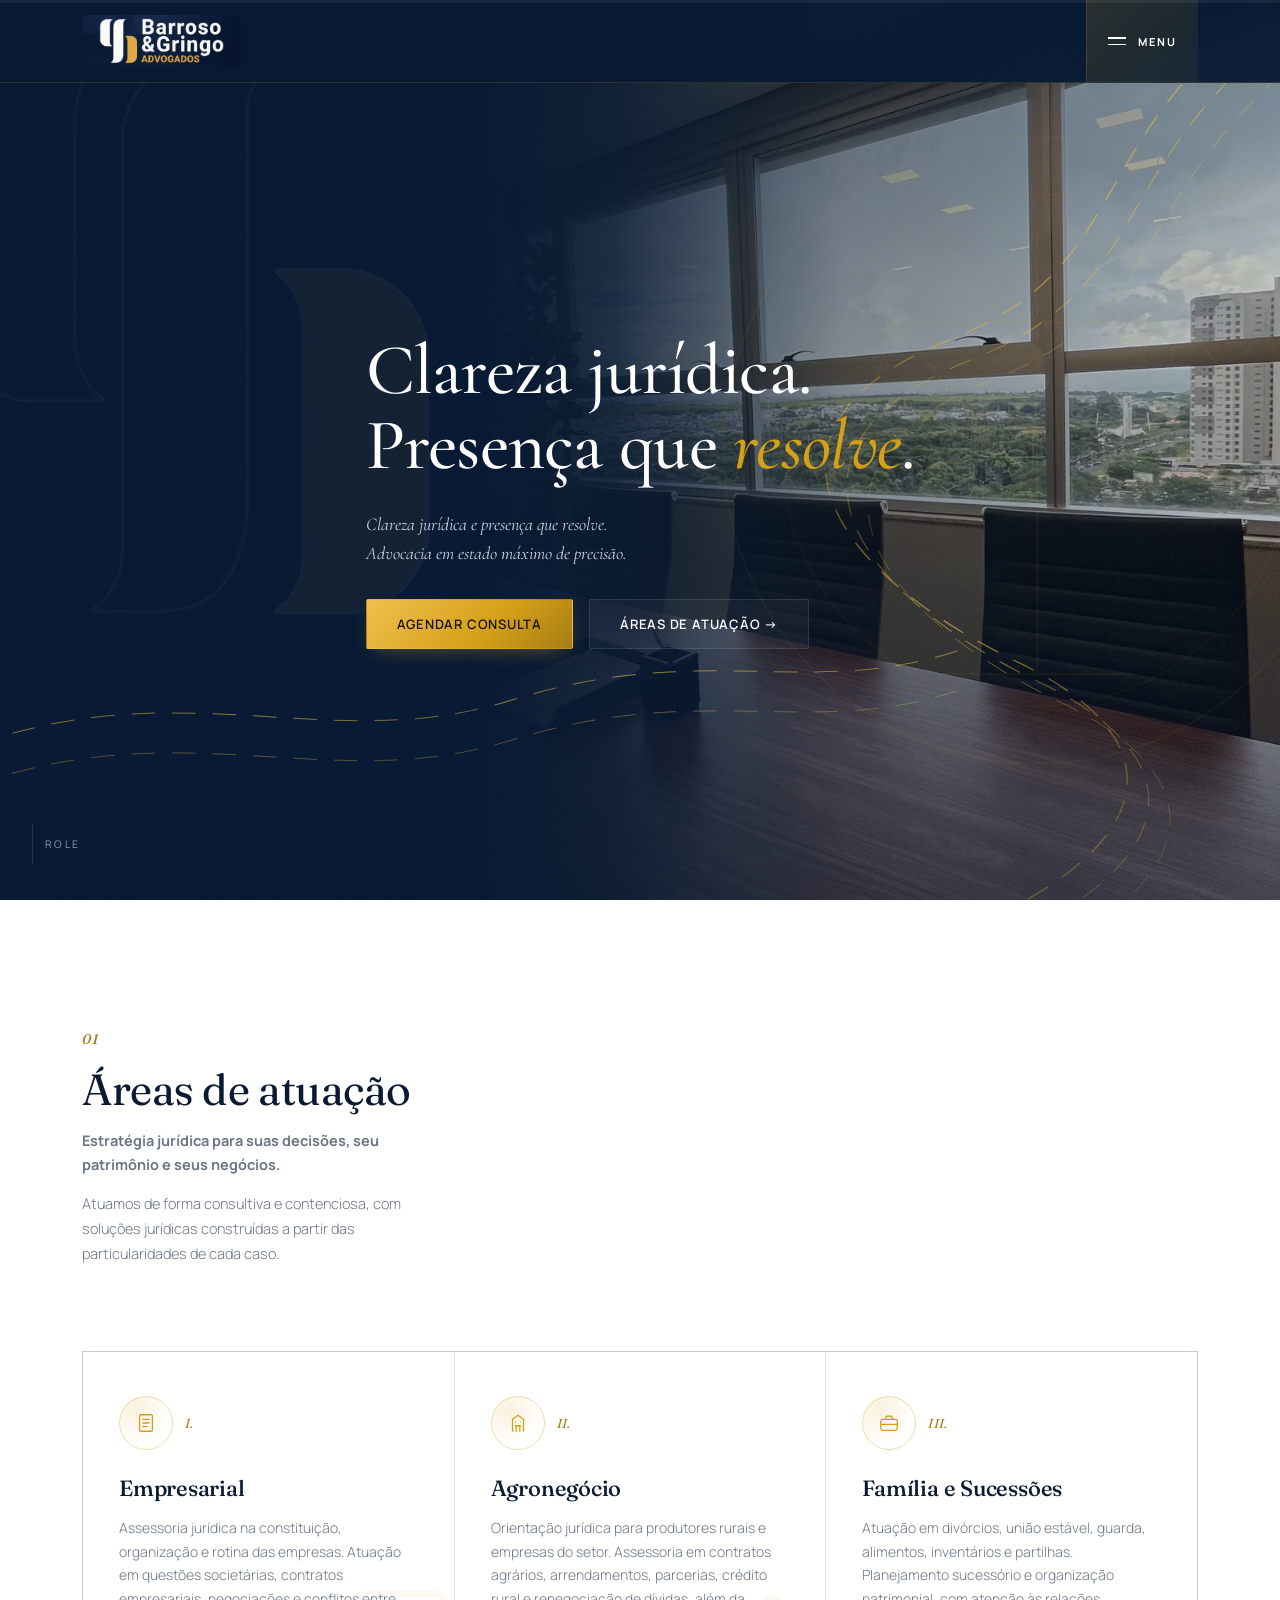
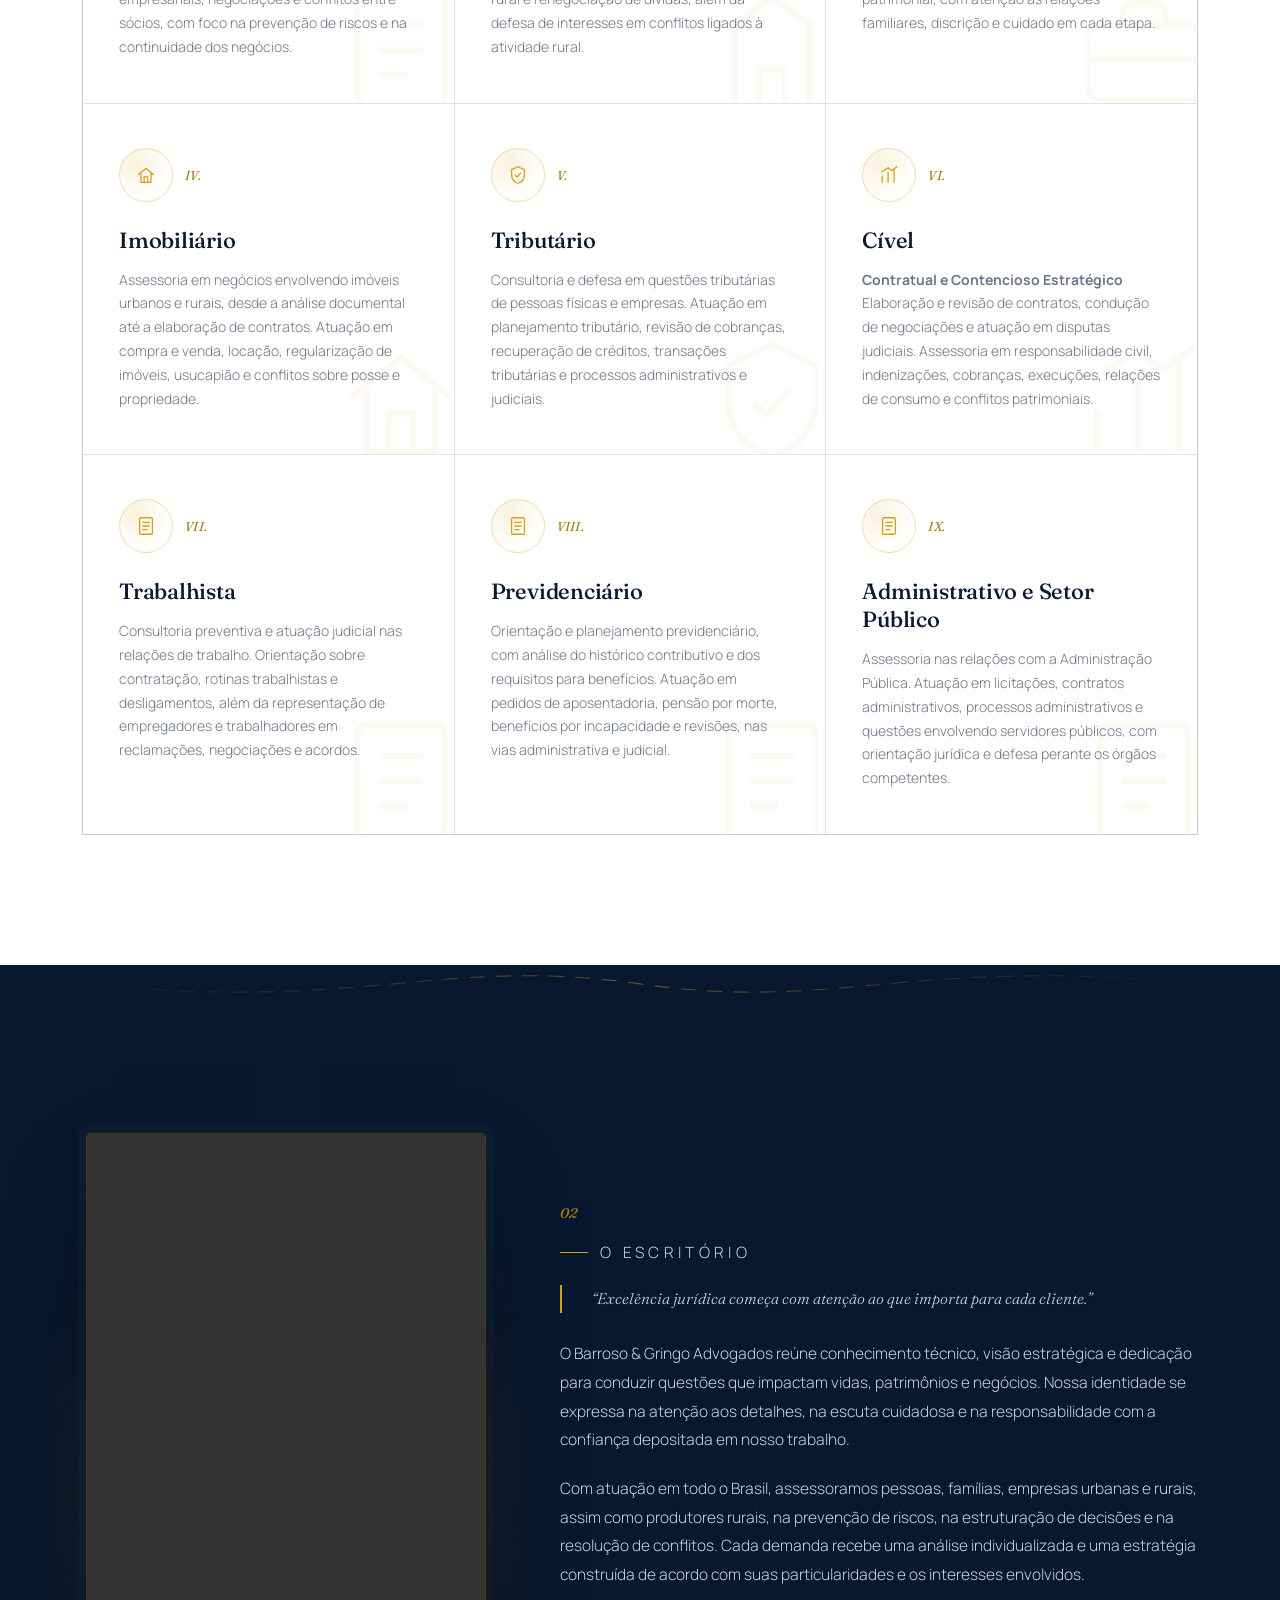
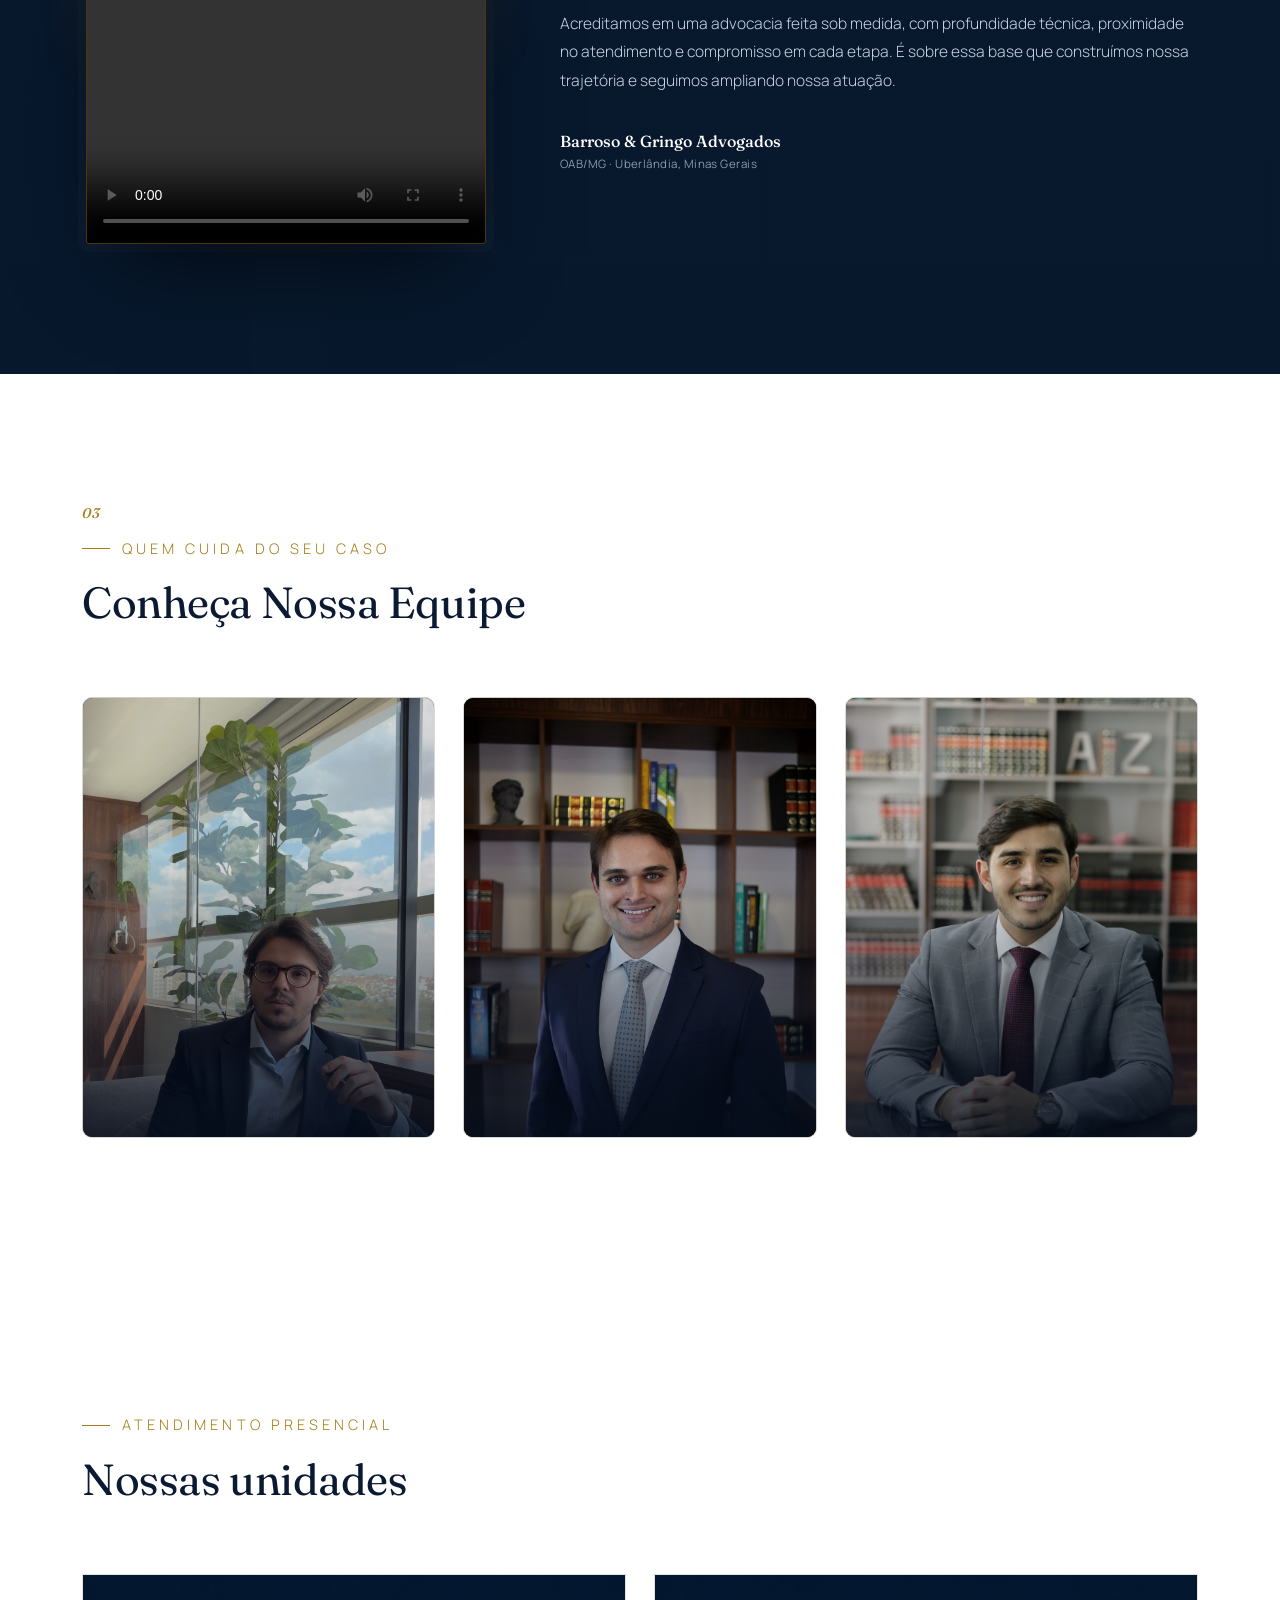
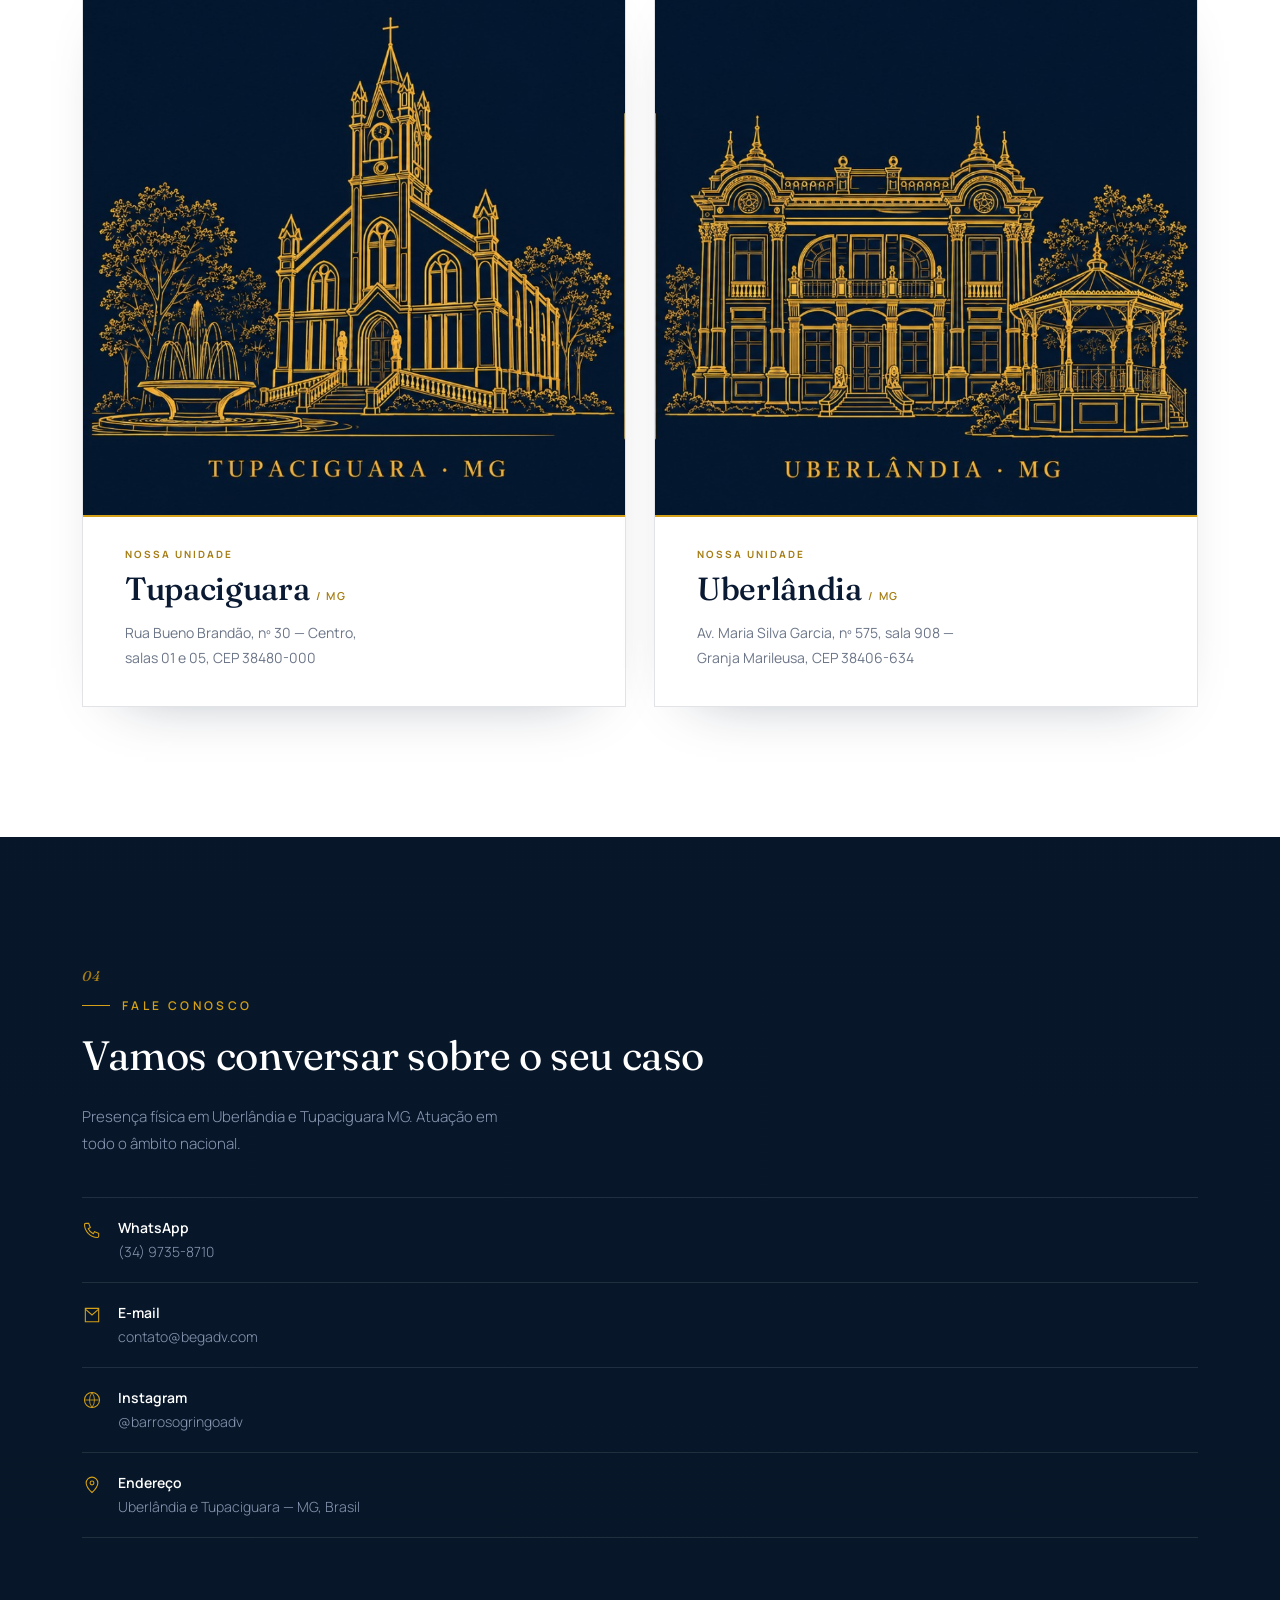
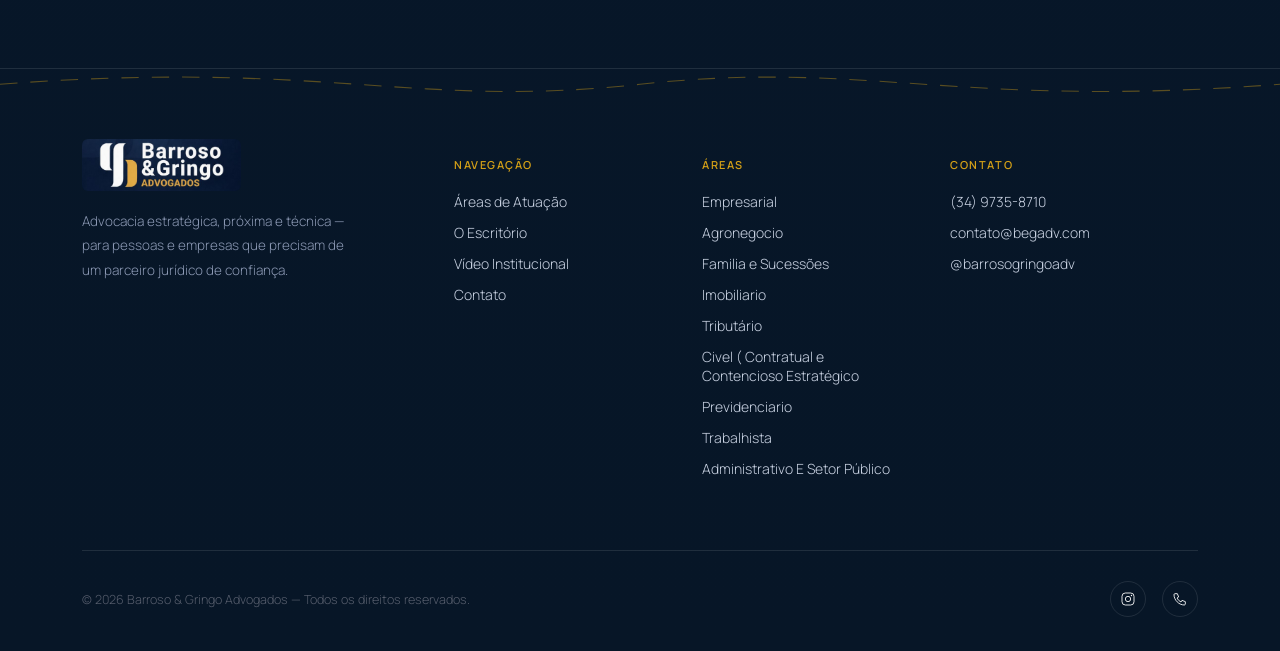
==== index.html @ 98a8cb7c "Atualiza imagem do hero para foto do escritório Co-authored-by: Copilot <223556219+Copilot@users.nor" ====
<!DOCTYPE html>
<html lang="pt-BR">
<head>
<meta charset="UTF-8">
<meta name="viewport" content="width=device-width, initial-scale=1.0">
<title>Barroso &amp; Gringo Advogados — Advocacia Estratégica</title>
<link rel="preconnect" href="https://fonts.googleapis.com">
<link rel="preconnect" href="https://fonts.gstatic.com" crossorigin>
<link href="https://fonts.googleapis.com/css2?family=Cormorant+Garamond:ital,wght@0,400;0,500;0,600;1,400;1,500&family=Fraunces:ital,opsz,wght@0,9..144,300;0,9..144,400;0,9..144,500;0,9..144,600;1,9..144,400;1,9..144,500&family=Manrope:wght@300;400;500;600;700;800&display=swap" rel="stylesheet">
<style>
  :root{
    --ink:#081a33;
    --ink-2:#0c2245;
    --ink-3:#123165;
    --cream:#ffffff;
    --cream-dim:#c9d2e2;
    --stone:#8b98b3;
    --gold:#d4a017;
    --gold-2:#f1c04f;
    --gold-soft:rgba(212,160,23,0.35);
    --gold-dim:#a67d14;
    --hair:rgba(255,255,255,0.10);
    --glass:rgba(255,255,255,0.045);
    --maxw:1180px;
  }
  *{box-sizing:border-box;}
  html{scroll-behavior:smooth;}
  body{
    margin:0;
    background:
      radial-gradient(ellipse 1200px 600px at 50% 0%, rgba(255,255,255,0.035), transparent 60%),
      linear-gradient(180deg, #081a33 0%, #071627 100%);
    color:var(--cream);
    font-family:'Manrope',sans-serif;
    font-weight:400;
    -webkit-font-smoothing:antialiased;
    overflow-x:hidden;
    position:relative;
  }
  body::before{
    content:"";
    position:fixed;inset:0;z-index:1;pointer-events:none;
    background-image:url("data:image/svg+xml,%3Csvg xmlns='http://www.w3.org/2000/svg' width='140' height='140'%3E%3Cfilter id='n'%3E%3CfeTurbulence type='fractalNoise' baseFrequency='0.85' numOctaves='2' stitchTiles='stitch'/%3E%3C/filter%3E%3Crect width='100%25' height='100%25' filter='url(%23n)'/%3E%3C/svg%3E");
    opacity:0.035;
    mix-blend-mode:overlay;
  }
  ::selection{background:var(--gold);color:var(--ink);}
  .curve-divider{display:block;width:100%;height:auto;opacity:0.55;pointer-events:none;}
  .curve-divider.flip{transform:scaleX(-1);}
  .glass{
    background:var(--glass);
    backdrop-filter:blur(18px);
    -webkit-backdrop-filter:blur(18px);
    border:1px solid rgba(255,255,255,0.09);
  }
  a{color:inherit;text-decoration:none;}
  a:focus-visible,button:focus-visible{outline:2px solid var(--gold-2);outline-offset:4px;}
  img{max-width:100%;display:block;}
  h1,h2,h3,h4{
    font-family:'Fraunces',serif;
    font-weight:500;
    margin:0;
    letter-spacing:-0.01em;
  }
  .wrap{max-width:var(--maxw);margin:0 auto;padding:0 32px;}
  .section-index{
    font-family:'Fraunces',serif;font-style:italic;font-weight:500;
    font-size:14px;color:var(--gold-dim);letter-spacing:0.04em;
    margin-bottom:12px;display:block;
  }
  .eyebrow{
    font-size:12px;
    letter-spacing:0.28em;
    text-transform:uppercase;
    color:var(--gold);
    font-weight:600;
    display:flex;
    align-items:center;
    gap:12px;
  }
  .eyebrow::before{
    content:"";
    display:inline-block;
    width:28px;height:1px;
    background:var(--gold);
  }
  section{position:relative;}
  .btn{
    display:inline-flex;
    align-items:center;
    gap:10px;
    padding:15px 30px;
    font-family:'Manrope',sans-serif;
    font-size:13px;
    font-weight:600;
    letter-spacing:0.06em;
    text-transform:uppercase;
    border-radius:2px;
    cursor:pointer;
    transition:all .35s cubic-bezier(.2,.8,.2,1);
    border:1px solid transparent;
    white-space:nowrap;
  }
  .btn-gold{
    background:linear-gradient(135deg, var(--gold-2), var(--gold) 60%, var(--gold-dim));
    color:#1a1200;
    position:relative;overflow:hidden;
    box-shadow:0 8px 20px -10px rgba(212,160,23,0.5);
  }
  .btn-gold::before{
    content:"";position:absolute;top:0;left:-60%;width:40%;height:100%;
    background:linear-gradient(120deg, transparent, rgba(255,255,255,0.55), transparent);
    transform:skewX(-20deg);transition:left .6s ease;
  }
  .btn-gold:hover::before{left:130%;}
  .btn-gold:hover{transform:translateY(-2px);box-shadow:0 14px 30px -10px rgba(212,160,23,0.6);}
  .btn-ghost{
    border-color:var(--hair);
    color:var(--cream);
    background:var(--glass);
  }
  .btn-ghost:hover{border-color:var(--gold-soft);color:var(--gold);transform:translateY(-2px);background:rgba(212,160,23,0.08);}

  /* ---------- NAV ---------- */
  header{
    position:fixed;top:0;left:0;right:0;z-index:100;
    padding:0;
    background:rgba(8,26,51,0.94);
    border-bottom:1px solid rgba(212,160,23,0.18);
    transition:all .4s ease;
    backdrop-filter:blur(16px);
    -webkit-backdrop-filter:blur(16px);
  }
  header.scrolled{
    background:rgba(6,17,35,0.96);
    box-shadow:0 10px 40px -20px rgba(0,0,0,0.6);
  }
  nav{display:flex;align-items:center;justify-content:space-between;gap:10px;min-width:0;min-height:82px;}
  .brand{
    display:flex;align-items:center;gap:12px;
    font-family:'Fraunces',serif;
    font-size:19px;
    letter-spacing:0.02em;
  }
  .brand .seal{width:34px;height:34px;flex-shrink:0;}
  .brand small{
    display:block;font-family:'Manrope',sans-serif;
    font-size:9.5px;letter-spacing:0.24em;color:var(--stone);
    font-weight:600;margin-top:2px;
  }
  .brand-logo{height:52px;width:auto;border-radius:6px;display:block;}
  .brand{position:relative;z-index:3;flex-shrink:0;}
  .navlinks{
    position:fixed;top:0;right:0;z-index:2;
    display:flex;flex-direction:column;justify-content:center;align-items:flex-start;
    gap:26px;width:min(420px,88vw);height:100vh;height:100dvh;
    padding:100px clamp(30px,7vw,58px) 48px;
    overflow-y:auto;
    background:
      radial-gradient(ellipse at 100% 0%,rgba(212,160,23,.13),transparent 50%),
      linear-gradient(160deg,#10294d,var(--ink) 60%);
    border-left:1px solid rgba(212,160,23,.28);
    box-shadow:-30px 0 90px rgba(0,0,0,.32);
    transform:translateX(105%);visibility:hidden;
    transition:transform .45s cubic-bezier(.2,.8,.2,1),visibility .45s;
  }
  .navlinks::before{
    content:"MENU PRINCIPAL";
    position:absolute;top:76px;left:clamp(30px,7vw,58px);
    color:var(--gold);font-size:10px;font-weight:700;letter-spacing:.24em;
  }
  .navlinks.open{transform:translateX(0);visibility:visible;}
  .navlinks a{
    font-family:'Fraunces',serif;font-size:clamp(22px,3vw,28px);font-weight:400;
    color:var(--cream-dim);
    position:relative;
    padding:0 0 5px;
    white-space:nowrap;
  }
  .navlinks a::after{
    content:"";position:absolute;left:0;bottom:0;width:0;height:1px;
    background:var(--gold);transition:width .3s ease;
  }
  .navlinks a:hover{color:var(--cream);}
  .navlinks a:hover::after{width:100%;}
  .navlinks .nav-contact{
    margin-top:10px;padding:15px 20px;
    font:700 11px 'Manrope',sans-serif;letter-spacing:.1em;text-transform:uppercase;
    color:#1a1200;background:linear-gradient(135deg,var(--gold-2),var(--gold) 60%,var(--gold-dim));
    border:1px solid rgba(241,192,79,.65);
  }
  .navlinks .nav-contact::after{display:none;}
  .nav-presence{
    width:100%;margin:12px 0 0;padding-top:18px;
    border-top:1px solid rgba(212,160,23,.22);
    color:var(--cream-dim);font:400 13px/1.7 'Manrope',sans-serif;
  }
  .burger{
    position:relative;z-index:3;
    display:flex;align-items:center;justify-content:center;gap:12px;
    min-width:112px;min-height:82px;padding:0 20px;
    border:0;border-left:1px solid rgba(212,160,23,.24);border-radius:0;
    background:linear-gradient(135deg,rgba(212,160,23,.16),rgba(212,160,23,.06));
    color:var(--cream);cursor:pointer;
    transition:background .25s ease,color .25s ease;
  }
  .burger:hover{background:rgba(212,160,23,.22);color:var(--gold-2);}
  .burger-label{font:700 11px 'Manrope',sans-serif;letter-spacing:.18em;}
  .burger-icon{display:flex;flex-direction:column;gap:5px;}
  .burger-icon span{width:18px;height:1.5px;background:currentColor;display:block;transition:transform .25s ease;}
  .burger[aria-expanded="true"] .burger-icon span:first-child{transform:translateY(3.25px) rotate(45deg);}
  .burger[aria-expanded="true"] .burger-icon span:last-child{transform:translateY(-3.25px) rotate(-45deg);}

  /* ---------- HERO ---------- */
  .hero{
    min-height:100vh;
    display:flex;align-items:center;
    padding:150px 0 90px;
    position:relative;
    overflow:hidden;
    background:var(--ink) url("Seu%20Direito,%20Nossa%20Prioridade.webp") no-repeat;
    background-size:cover;
    background-position:center;
  }
  .hero-bg-mark{
    position:absolute;right:-6%;top:50%;transform:translateY(-50%);
    width:640px;height:640px;opacity:0.05;pointer-events:none;
  }
  .hero::before{
    content:"";position:absolute;inset:0;z-index:0;pointer-events:none;
    background:
      linear-gradient(90deg,rgba(8,26,51,1) 0%,rgba(8,26,51,1) 38%,rgba(8,26,51,.9) 48%,rgba(8,26,51,.42) 66%,rgba(8,26,51,.18) 100%),
      linear-gradient(180deg,rgba(8,26,51,.35) 0%,transparent 38%,rgba(8,26,51,.45) 100%);
  }
  .hero-lines{position:absolute;inset:0;width:100%;height:100%;z-index:1;pointer-events:none;}
  .hero-lines path{
    fill:none;stroke:url(#goldLineGrad);opacity:0.65;
    stroke-dasharray:22 16;
    animation:goldFlow 9s linear infinite;
  }
  .hero-lines path:nth-child(2){animation-duration:11s;animation-direction:reverse;}
  .hero-lines path:nth-child(3){animation-duration:7.5s;}
  .hero-lines path:nth-child(4){animation-duration:13s;animation-direction:reverse;}
  .hero-lines path:nth-child(5){animation-duration:10s;}
  @keyframes goldFlow{
    to{ stroke-dashoffset:-380; }
  }
  .curve-divider path{
    stroke-dasharray:16 12;
    animation:goldFlow 8s linear infinite;
  }
  .hero-wordmark-bg{
    position:absolute;left:-4%;top:6%;
    width:480px;opacity:0.05;z-index:0;pointer-events:none;user-select:none;
  }
  .hero-grid{display:grid;grid-template-columns:1fr;gap:60px;align-items:end;position:relative;z-index:2;}
  .hero h1{
    font-family:'Cormorant Garamond',serif;
    font-size:clamp(40px,5.6vw,74px);
    line-height:1.05;
    margin:22px 0 26px;
    font-weight:500;
  }
  .hero h1 em{font-style:italic;color:var(--gold);font-weight:500;}
  .hero p.lead{
    max-width:560px;margin:0 0 30px;
    color:var(--cream-dim);font:italic 400 clamp(16px,1.45vw,18px)/1.65 'Cormorant Garamond',serif;
  }
  .hero-actions{display:flex;gap:16px;flex-wrap:wrap;}
  .scroll-cue{
    position:absolute;bottom:36px;left:32px;
    display:flex;align-items:center;gap:12px;
    font-size:10.5px;letter-spacing:0.22em;text-transform:uppercase;color:var(--stone);
  }
  .scroll-cue .line{width:1px;height:40px;background:var(--hair);position:relative;overflow:hidden;}
  .scroll-cue .line::after{
    content:"";position:absolute;top:-40px;left:0;width:100%;height:40px;background:var(--gold);
    animation:scrolldrip 2.2s ease-in-out infinite;
  }
  @keyframes scrolldrip{0%{top:-40px;}60%{top:40px;}100%{top:40px;}}

  /* ---------- SECTION HEADS ---------- */
  .section-pad{padding:130px 0;}

  /* ---------- LIGHT SECTIONS (alternância com branco, estilo Demarest) ---------- */
  .section-light{
    --ink:#ffffff;
    --ink-2:#f5f3ee;
    --ink-3:#ece7dc;
    --cream:#0b1a33;
    --cream-dim:#3a4863;
    --stone:#6c7688;
    --hair:rgba(11,26,51,0.12);
    --glass:rgba(11,26,51,0.03);
    background:var(--ink);
    color:var(--cream);
    position:relative;
  }
  .section-light .eyebrow{color:var(--gold-dim);}
  .section-light .eyebrow::before{background:var(--gold-dim);}
  .section-light .btn-ghost{color:var(--cream);}
  .section-light .btn-ghost:hover{color:var(--gold-dim);}
  .section-light .area-num{color:var(--gold-dim);}
  .section-head{
    display:flex;justify-content:space-between;align-items:flex-end;gap:40px;
    margin-bottom:70px;flex-wrap:wrap;
  }
  .section-head h2{font-size:clamp(30px,3.4vw,46px);font-weight:400;max-width:560px;line-height:1.15;margin-top:16px;}
  .section-head p{max-width:340px;color:var(--stone);font-size:14.5px;line-height:1.7;font-weight:300;}
  /* ---------- AREAS GRID ---------- */
  .areas-grid{display:grid;grid-template-columns:repeat(3,1fr);gap:1px;background:var(--hair);border:1px solid var(--hair);}
  .area-card{
    background:var(--ink);
    padding:44px 36px;
    transition:background .4s ease;
    position:relative;
    overflow:hidden;
  }
  .area-card:hover{background:var(--ink-2);}
  .bg-icon{
    position:absolute;right:-22px;bottom:-22px;width:150px;height:150px;
    opacity:0.05;stroke:var(--gold);fill:none;stroke-width:1;
    pointer-events:none;z-index:0;transition:opacity .4s ease, transform .5s ease;
  }
  .area-card:hover .bg-icon{opacity:0.09;transform:scale(1.06);}
  .area-card > *:not(.bg-icon){position:relative;z-index:1;}
  .icon-badge{
    width:54px;height:54px;border-radius:50%;flex-shrink:0;
    border:1px solid rgba(212,160,23,0.32);
    display:flex;align-items:center;justify-content:center;
    background:radial-gradient(circle at 30% 25%, rgba(212,160,23,0.14), transparent 70%);
    margin-bottom:24px;
    transition:all .4s cubic-bezier(.2,.8,.2,1);
  }
  .icon-badge svg{width:22px;height:22px;stroke:var(--gold);fill:none;stroke-width:1.4;stroke-linecap:round;stroke-linejoin:round;transition:stroke .3s ease;}
  .area-card:hover .icon-badge, .process-item:hover .icon-badge{
    border-color:var(--gold);
    background:var(--gold);
    transform:scale(1.06);
  }
  .area-card:hover .icon-badge svg, .process-item:hover .icon-badge svg{stroke:#1a1200;}
  .area-num{font-family:'Fraunces',serif;font-style:italic;color:var(--gold-dim);font-size:13px;margin-left:12px;letter-spacing:0.02em;}
  .area-card .icon-row{display:flex;align-items:center;margin-bottom:24px;}
  .area-card .icon-row .icon-badge{margin-bottom:0;}
  .area-card h3{font-size:22px;font-weight:500;margin-bottom:14px;}
  .area-card p{font-size:14px;line-height:1.7;color:var(--stone);font-weight:300;margin:0;}
  .area-card .arrow{
    position:absolute;top:44px;right:36px;color:var(--gold);opacity:0;
    transition:all .3s ease;transform:translate(-6px,6px);
  }
  .area-card:hover .arrow{opacity:1;transform:translate(0,0);}

  /* ---------- ABOUT ---------- */
  .about-grid{display:grid;grid-template-columns:0.78fr 1.22fr;gap:70px;align-items:center;}
  .about-photo-wrap{position:relative;display:flex;justify-content:center;}
  .about-photo-glow{position:absolute;inset:-30px;z-index:-1;background:radial-gradient(circle, rgba(212,160,23,0.14), transparent 65%);filter:blur(10px);}
  .about-photo{
    position:relative;width:100%;max-width:400px;border-radius:4px;overflow:hidden;
    border:1px solid var(--gold-soft);
    box-shadow:0 40px 90px -30px rgba(0,0,0,0.7), 0 0 0 8px rgba(244,241,234,0.02);
  }
  .about-photo img{width:100%;display:block;filter:grayscale(0.15) contrast(1.04);}
  .about-photo.about-photo--video{aspect-ratio:9/16;background:#000;}
  .about-photo.about-photo--video video{width:100%;height:100%;display:block;object-fit:cover;background:#000;}
  .about-photo.about-photo--video::after{display:none;}
  .about-photo::after{
    content:"";position:absolute;inset:0;
    background:linear-gradient(180deg, transparent 55%, rgba(11,14,19,0.55) 100%);
    pointer-events:none;
  }
  .about-photo-tag{
    position:absolute;bottom:16px;left:16px;z-index:2;
    font-size:10px;letter-spacing:0.14em;text-transform:uppercase;color:var(--cream);
  }
  .about-photo-tag b{display:block;font-family:'Fraunces',serif;font-size:15px;font-style:italic;letter-spacing:0;text-transform:none;color:var(--gold);margin-bottom:2px;}
  .about-quote{
    font-family:'Fraunces',serif;font-style:italic;font-weight:400;
    font-size:clamp(24px,2.6vw,32px);line-height:1.4;color:var(--cream);
    border-left:2px solid var(--gold);padding-left:30px;
  }
  .about-text p{font-size:15.5px;line-height:1.85;color:var(--cream-dim);font-weight:300;margin-bottom:20px;}
  .about-signature{display:flex;align-items:center;gap:18px;margin-top:36px;}
  .about-signature .seal{width:46px;height:46px;}
  .about-signature b{display:block;font-family:'Fraunces',serif;font-size:16px;font-weight:500;}
  .about-signature span{font-size:11.5px;color:var(--stone);letter-spacing:0.04em;}

  /* ---------- SÓCIOS ---------- */
  .socios-hero-photo{
    position:relative;border-radius:10px;overflow:hidden;margin-bottom:64px;
    border:1px solid rgba(212,160,23,0.22);
    box-shadow:0 50px 100px -40px rgba(0,0,0,0.65);
  }
  .socios-grid{display:grid;grid-template-columns:repeat(3,minmax(0,1fr));gap:28px;}
  .socio-card{
    min-width:0;border-radius:10px;overflow:hidden;
    background:linear-gradient(180deg,var(--ink-2),var(--ink-3));
    border:1px solid var(--hair);position:relative;
    transition:transform .45s cubic-bezier(.2,.8,.2,1),border-color .45s ease,box-shadow .45s ease;
  }
  .socio-card:hover{transform:translateY(-6px);border-color:rgba(212,160,23,.35);box-shadow:0 30px 60px -24px rgba(0,0,0,.45);}
  .socio-photo{aspect-ratio:4/5;position:relative;overflow:hidden;background:#0c2245;}
  .socio-photo img{width:100%;height:100%;object-fit:cover;object-position:50% 15%;filter:grayscale(.15) contrast(1.04);transition:transform .6s ease;}
  .socio-card:hover .socio-photo img{transform:scale(1.04);}
  .socio-photo::after{content:"";position:absolute;inset:35% 0 0;background:linear-gradient(180deg,transparent,rgba(6,15,30,.82));pointer-events:none;}
  .socio-open{
    position:absolute;z-index:1;left:18px;bottom:18px;
    padding:11px 16px;border:1px solid rgba(241,192,79,.65);border-radius:2px;
    background:var(--gold);color:#1a1200;font:700 11px 'Manrope',sans-serif;
    letter-spacing:.08em;text-transform:uppercase;cursor:pointer;
    opacity:0;transform:translateY(6px);transition:opacity .25s ease,transform .25s ease;
  }
  .socio-card:hover .socio-open,.socio-open:focus-visible{opacity:1;transform:translateY(0);}
  .socio-badges{display:flex;flex-wrap:wrap;gap:7px;margin-top:15px;}
  .socio-badges span{border:1px solid rgba(212,160,23,.3);border-radius:20px;padding:5px 10px;color:var(--cream-dim);font-size:10px;}
  @media (hover:none),(pointer:coarse){.socio-open{opacity:1;transform:none;}}
  .socio-dialog{
    position:fixed;width:min(900px,calc(100% - 32px));max-width:900px;max-height:88vh;
    margin:auto;padding:30px;border:1px solid rgba(212,160,23,.35);border-radius:8px;
    background:var(--ink-2);color:var(--cream);box-shadow:0 30px 90px rgba(0,0,0,.65);overflow:auto;
  }
  .socio-dialog::backdrop{background:rgba(4,10,20,.82);backdrop-filter:blur(4px);}
  .socio-dialog__close{
    position:absolute;top:12px;right:12px;z-index:2;width:40px;height:40px;
    border:1px solid var(--hair);border-radius:50%;background:rgba(8,26,51,.86);
    color:var(--cream);font-size:24px;cursor:pointer;
  }
  .socio-dialog__profile{display:grid;grid-template-columns:minmax(200px,.68fr) minmax(0,1.32fr);gap:30px;align-items:start;}
  .socio-dialog__profile[hidden]{display:none;}
  .socio-dialog__photo{width:100%;aspect-ratio:4/5;object-fit:cover;object-position:50% 15%;border:1px solid var(--hair);}
  .socio-dialog__copy{padding:10px 34px 8px 0;}
  .socio-dialog__copy h2{font-size:clamp(27px,4vw,38px);line-height:1.15;margin:0 0 8px;}
  .socio-dialog__bio p{margin:18px 0 0;color:var(--cream-dim);font-size:13.5px;line-height:1.75;font-weight:300;}
  .socio-dialog__areas{margin-top:22px;}
  .socio-dialog__areas h3{font:700 10px 'Manrope',sans-serif;letter-spacing:.16em;text-transform:uppercase;color:var(--gold);}
  .socios-photo-glow{position:absolute;inset:-40px;z-index:-1;background:radial-gradient(circle, rgba(212,160,23,0.14), transparent 65%);filter:blur(14px);}
  .socios-hero-photo img{width:100%;height:auto;display:block;max-height:none;object-fit:contain;object-position:center;}
  .socios-hero-photo::after{
    content:"";position:absolute;inset:0;
    background:linear-gradient(180deg, rgba(8,26,51,0) 55%, rgba(6,17,33,0.88) 100%);
  }
  .socios-photo-caption{
    position:absolute;bottom:22px;left:28px;z-index:2;
    font-size:12.5px;color:var(--cream-dim);letter-spacing:0.03em;
  }
  .socios-photo-caption span{color:var(--gold);font-family:'Fraunces',serif;font-style:italic;font-size:16px;display:block;margin-bottom:2px;}

  /* toast */
  .toast{
    position:fixed;bottom:34px;left:50%;transform:translateX(-50%) translateY(20px);
    background:var(--ink-3);border:1px solid rgba(212,160,23,0.4);color:var(--cream);
    padding:14px 24px;border-radius:6px;font-size:13.5px;z-index:300;
    opacity:0;pointer-events:none;transition:all .4s cubic-bezier(.2,.8,.2,1);
    box-shadow:0 20px 50px -20px rgba(0,0,0,0.7);
  }
  .toast.show{opacity:1;transform:translateX(-50%) translateY(0);}

  /* ---------- MISSÃO / VISÃO / VALORES ---------- */
  .mvv-grid{
    display:grid;grid-template-columns:repeat(3,1fr);gap:1px;
    background:var(--hair);border:1px solid var(--hair);
    margin-top:80px;
  }
  .mvv-item{background:var(--ink);padding:38px 32px;transition:background .4s ease;}
  .mvv-item:hover{background:var(--ink-2);}
  .mvv-label{
    font-family:'Manrope',sans-serif;font-size:11px;letter-spacing:0.16em;text-transform:uppercase;
    color:var(--gold);font-weight:700;display:block;margin-bottom:16px;
  }
  .mvv-item h4{font-size:17px;font-weight:500;line-height:1.4;margin-bottom:12px;}
  .mvv-item p{font-size:13.5px;line-height:1.7;color:var(--stone);font-weight:300;margin:0;}
  .values-chips{
    display:flex;flex-wrap:wrap;gap:12px;justify-content:center;
    margin-top:40px;padding-top:40px;border-top:1px solid var(--hair);
  }
  .values-chips span{
    font-size:12px;letter-spacing:0.04em;color:var(--cream-dim);
    border:1px solid rgba(212,160,23,0.28);border-radius:20px;padding:8px 18px;
    transition:all .3s ease;
  }
  .values-chips span:hover{border-color:var(--gold);color:var(--gold);background:rgba(212,160,23,0.06);}

  /* ---------- TRAJETÓRIA ---------- */
  .trajetoria-section{
    position:relative;overflow:hidden;
    padding:100px 0;
    background:
      radial-gradient(ellipse 800px 400px at 12% 0%, rgba(212,160,23,0.07), transparent 60%),
      linear-gradient(180deg, var(--ink-3), var(--ink));
    border-top:1px solid var(--hair);border-bottom:1px solid var(--hair);
  }
  .trajetoria-head{max-width:640px;margin-bottom:66px;}
  .trajetoria-head h2{font-size:clamp(28px,3.4vw,44px);font-weight:400;line-height:1.2;margin-top:16px;}
  .trajetoria-head h2 em{font-style:italic;color:var(--gold);font-weight:400;}
  .trajetoria-grid{display:grid;grid-template-columns:repeat(4,1fr);border-top:1px solid var(--hair);}
  .traj-stat{
    padding:36px 30px 0 0;border-right:1px solid var(--hair);
    display:flex;flex-direction:column;gap:14px;
  }
  .traj-stat:last-child{border-right:none;}
  .traj-num{
    font-family:'Fraunces',serif;font-weight:500;font-size:clamp(42px,4.2vw,64px);
    color:var(--gold);line-height:1;letter-spacing:-0.02em;
  }
  .traj-num.traj-text{font-size:clamp(34px,3.6vw,54px);}
  .traj-label{font-size:13px;line-height:1.5;color:var(--stone);font-weight:400;}

  /* ---------- VIDEO ---------- */
  .video-section{
    background:var(--ink-2);
    border-top:1px solid var(--hair);border-bottom:1px solid var(--hair);
  }
  .video-grid{display:grid;grid-template-columns:0.85fr 1.15fr;gap:70px;align-items:center;}
  .video-copy .eyebrow{margin-bottom:20px;}
  .video-copy h2{font-size:clamp(28px,3vw,40px);line-height:1.18;margin-bottom:22px;font-weight:400;}
  .video-copy p{font-size:15px;line-height:1.8;color:var(--stone);font-weight:300;max-width:420px;margin-bottom:30px;}
  .video-frame-wrap{display:flex;justify-content:center;position:relative;}
  .video-frame{
    position:relative;
    width:280px;
    border-radius:22px;
    overflow:hidden;
    border:1px solid var(--gold-soft);
    box-shadow:0 40px 90px -30px rgba(0,0,0,0.7), 0 0 0 8px rgba(244,241,234,0.02);
    background:#000;
  }
  .video-frame video{width:100%;display:block;aspect-ratio:9/16;object-fit:cover;}
  .video-frame::before{
    content:"";position:absolute;top:0;left:0;right:0;height:70px;
    background:linear-gradient(180deg, rgba(0,0,0,0.45), transparent);z-index:2;pointer-events:none;
  }
  .video-tag{
    position:absolute;top:16px;left:16px;z-index:3;
    font-size:10px;letter-spacing:0.16em;text-transform:uppercase;color:var(--cream);
    display:flex;align-items:center;gap:7px;
  }
  .video-tag .dot{width:6px;height:6px;border-radius:50%;background:#e0554a;box-shadow:0 0 0 3px rgba(224,85,74,0.25);}
  .video-control-group{
    position:absolute;bottom:16px;right:16px;z-index:3;
    display:flex;gap:8px;
  }
  .video-controls{
    width:38px;height:38px;border-radius:50%;
    background:rgba(11,14,19,0.55);backdrop-filter:blur(6px);
    border:1px solid rgba(244,241,234,0.25);
    display:flex;align-items:center;justify-content:center;cursor:pointer;
    transition:all .25s ease;
  }
  .video-controls:focus-visible{outline:2px solid var(--gold-2);outline-offset:3px;}
  .video-controls:hover{background:var(--gold);border-color:var(--gold);}
  .video-controls:hover svg{stroke:#0b0e13;fill:#0b0e13;}
  .video-controls svg{width:15px;height:15px;stroke:var(--cream);}
  .video-frame-glow{
    position:absolute;inset:-40px;z-index:-1;
    background:radial-gradient(circle, rgba(212,160,23,0.16), transparent 65%);
    filter:blur(10px);
  }

  /* ---------- PROCESS ---------- */
  .process-list{display:grid;grid-template-columns:repeat(4,1fr);gap:0;border-top:1px solid var(--hair);}
  .process-item{
    padding:38px 30px 0 0;border-right:1px solid var(--hair);position:relative;overflow:hidden;
  }
  .process-item > *:not(.bg-icon){position:relative;z-index:1;}
  .process-item:last-child{border-right:none;}
  .process-item .pnum{
    font-family:'Fraunces',serif;font-size:13px;color:var(--gold);
    font-weight:600;letter-spacing:0.08em;margin-bottom:4px;display:block;
  }
  .process-item h4{font-size:16.5px;margin-bottom:10px;font-weight:500;}
  .process-item p{font-size:13.5px;line-height:1.7;color:var(--stone);font-weight:300;padding-right:16px;}

  /* ---------- CONTACT ---------- */
  .contact-section{position:relative;}
  .contact-grid{display:grid;grid-template-columns:1fr;}
  .contact-info h2{font-size:clamp(30px,3.2vw,42px);margin-bottom:24px;font-weight:400;line-height:1.15;}
  .contact-info p.lead{color:var(--stone);font-size:15px;line-height:1.8;font-weight:300;max-width:420px;margin-bottom:40px;}
  .contact-row{display:flex;align-items:flex-start;gap:16px;padding:20px 0;border-top:1px solid var(--hair);}
  .contact-row:last-of-type{border-bottom:1px solid var(--hair);}
  .contact-row .ico{color:var(--gold);flex-shrink:0;margin-top:2px;}
  .contact-row b{display:block;font-size:14px;font-weight:600;margin-bottom:3px;}
  .contact-row span, .contact-row a{font-size:14px;color:var(--stone);font-weight:300;}
  .contact-row a:hover{color:var(--gold);}

  /* ---------- UNIDADES ---------- */
  .locations-grid{display:grid;grid-template-columns:repeat(2,minmax(0,1fr));gap:28px;}
  .location-card{
    min-width:0;overflow:hidden;background:var(--ink);border:1px solid var(--hair);
    box-shadow:0 24px 60px -42px rgba(8,26,51,.42);
    transition:transform .35s ease,border-color .35s ease,box-shadow .35s ease;
  }
  .location-card:hover{
    transform:translateY(-4px);border-color:rgba(212,160,23,.45);
    box-shadow:0 30px 65px -38px rgba(8,26,51,.48);
  }
  .location-card__visual{
    position:relative;aspect-ratio:1;overflow:hidden;background:#081a33;
    border-bottom:2px solid var(--gold);
  }
  .location-card__visual img{
    position:absolute;top:0;left:0;width:200%;max-width:none;height:auto;
  }
  .location-card--uberlandia .location-card__visual img{left:-100%;}
  .location-card__content{padding:30px clamp(24px,4vw,42px) 36px;}
  .location-card__label{
    display:block;margin-bottom:8px;color:var(--gold-dim);
    font-size:10px;font-weight:700;letter-spacing:.2em;text-transform:uppercase;
  }
  .location-card__content h3{
    margin:0 0 12px;font-size:clamp(24px,2.5vw,32px);font-weight:500;
  }
  .location-card__content h3 span{
    color:var(--gold-dim);font:600 11px 'Manrope',sans-serif;
    letter-spacing:.14em;white-space:nowrap;
  }
  .location-card__content address{
    color:var(--stone);font-size:14px;font-style:normal;font-weight:400;line-height:1.8;
  }

  /* ---------- FOOTER ---------- */
  footer{border-top:1px solid var(--hair);padding:70px 0 34px;position:relative;}
  .foot-grid{display:grid;grid-template-columns:1.3fr 0.8fr 0.8fr 1fr;gap:50px;margin-bottom:60px;}
  .foot-brand .brand{margin-bottom:18px;}
  .foot-brand p{font-size:13.5px;color:var(--stone);line-height:1.8;font-weight:300;max-width:280px;}
  .foot-col h5{font-size:11px;letter-spacing:0.14em;text-transform:uppercase;color:var(--gold);margin-bottom:20px;font-weight:600;}
  .foot-col a{display:block;font-size:14px;color:var(--cream-dim);margin-bottom:12px;font-weight:300;}
  .foot-col a:hover{color:var(--gold);}
  .foot-bottom{
    display:flex;justify-content:space-between;align-items:center;
    padding-top:30px;border-top:1px solid var(--hair);flex-wrap:wrap;gap:16px;
  }
  .foot-bottom span{font-size:12.5px;color:#565d6c;font-weight:300;}
  .foot-social{display:flex;gap:16px;}
  .foot-social a{
    width:36px;height:36px;border:1px solid var(--hair);border-radius:50%;
    display:flex;align-items:center;justify-content:center;transition:all .3s ease;
  }
  .foot-social a:hover{border-color:var(--gold);color:var(--gold);transform:translateY(-3px);}

  /* ---------- REVEAL ---------- */
  .reveal{opacity:0;transform:translateY(26px);transition:opacity .8s cubic-bezier(.2,.7,.3,1), transform .8s cubic-bezier(.2,.7,.3,1);}
  .reveal.in{opacity:1;transform:translateY(0);}

  /* ---------- PROGRESS BAR ---------- */
  .progress-bar{
    position:fixed;top:0;left:0;width:100%;height:3px;z-index:250;
    background:rgba(255,255,255,0.06);
  }
  .progress-bar-fill{
    height:100%;width:0%;
    background:linear-gradient(90deg, var(--gold-dim), var(--gold-2));
    box-shadow:0 0 8px rgba(212,160,23,0.6);
    transition:width .08s linear;
  }

  /* ---------- SCROLL-SPY ---------- */
  .navlinks a.active{color:var(--gold);}
  .navlinks a.active::after{width:100%;}

  /* ---------- PREVIEW BADGE ---------- */

  /* ---------- RESPONSIVE ---------- */
  @media (max-width:980px){
    .hero-grid{gap:40px;}
    .areas-grid{grid-template-columns:repeat(2,1fr);}
    .socios-grid{grid-template-columns:repeat(2,minmax(0,1fr));}
    .about-grid,.video-grid,.contact-grid{grid-template-columns:1fr;gap:44px;}
    .about-photo{max-width:280px;}
    .socios-hero-photo img{max-height:none;}
    .trajetoria-grid{grid-template-columns:repeat(2,1fr);row-gap:36px;}
    .traj-stat:nth-child(2){border-right:none;}
    .mvv-grid{grid-template-columns:1fr;}
    .video-frame-wrap{order:-1;}
    .process-list{grid-template-columns:repeat(2,1fr);}
    .process-item{border-bottom:1px solid var(--hair);padding-bottom:30px;}
    .foot-grid{grid-template-columns:1fr 1fr;}
  }
  @media (max-width:720px){
    .hero{background-position:60% center;}
    .hero::before{
      background:
        linear-gradient(90deg,rgba(8,26,51,.98) 0%,rgba(8,26,51,.92) 52%,rgba(8,26,51,.4) 100%),
        linear-gradient(180deg,rgba(8,26,51,.45) 0%,transparent 42%,rgba(8,26,51,.65) 100%);
    }
    nav{min-height:70px;gap:8px;}
    .burger{min-width:96px;min-height:70px;padding:0 14px;gap:9px;}
    .burger-label{font-size:10px;}
    .brand-logo{height:44px;}
    .areas-grid{grid-template-columns:1fr;}
    .socios-grid{grid-template-columns:1fr;}
    .locations-grid{grid-template-columns:1fr;gap:22px;}
    .socio-dialog{padding:24px 18px;}
    .socio-dialog__profile{grid-template-columns:minmax(0,1fr);gap:22px;}
    .socio-dialog__photo{max-width:230px;}
    .socio-dialog__copy{padding:0;}
    .process-list{grid-template-columns:1fr;}
    .process-item{border-right:none;}
    .trajetoria-grid{grid-template-columns:1fr;}
    .traj-stat{border-right:none;border-bottom:1px solid var(--hair);padding-bottom:26px;}
    .traj-stat:last-child{border-bottom:none;}
    .socios-hero-photo img{max-height:none;}
    .foot-grid{grid-template-columns:1fr;gap:36px;}
    .section-pad{padding:90px 0;}
    .wrap{padding:0 22px;}
  }
</style>
</head>
<body>

<!-- ================= HEADER ================= -->
<div class="progress-bar"><div class="progress-bar-fill" id="progressFill"></div></div>

<header id="siteHeader">
  <div class="wrap">
    <nav>
      <a href="#top" class="brand">
        <img src="[data-uri]" alt="Barroso &amp; Gringo Advogados" class="brand-logo">
      </a>
      <div class="navlinks" id="navLinks">
        <a href="#areas">Áreas de Atuação</a>
        <a href="#escritorio">O Escritório</a>
        <a href="#socios">Nossa Equipe</a>
        <a href="#unidades">Nossas Unidades</a>
        <a href="#contato">Contato</a>
        <a href="https://wa.me/553497358710" target="_blank" rel="noopener noreferrer" class="nav-contact">Fale no WhatsApp</a>
        <p class="nav-presence">Presença física em Uberlândia e Tupaciguara MG. Atuação em todo o âmbito nacional.</p>
      </div>
      <button class="burger" id="burgerBtn" type="button" aria-label="Abrir menu" aria-expanded="false" aria-controls="navLinks">
        <span class="burger-icon" aria-hidden="true"><span></span><span></span></span>
        <span class="burger-label">MENU</span>
      </button>
    </nav>
  </div>
</header>

<!-- ================= HERO ================= -->
<section class="hero" id="top">
  <img class="hero-wordmark-bg" src="[data-uri]" alt="" aria-hidden="true">
  <svg class="hero-lines parallax-line" data-speed="0.18" viewBox="0 0 1200 900" preserveAspectRatio="none" xmlns="http://www.w3.org/2000/svg">
    <defs>
      <linearGradient id="goldLineGrad" x1="0%" y1="0%" x2="100%" y2="100%">
        <stop offset="0%" stop-color="#d4a017" stop-opacity="0"/>
        <stop offset="45%" stop-color="#f1c04f" stop-opacity="0.9"/>
        <stop offset="100%" stop-color="#d4a017" stop-opacity="0"/>
      </linearGradient>
    </defs>
    <path d="M1250,-40 C1000,120 1080,260 890,340 C700,420 760,560 950,660 C1120,745 1080,860 880,940" stroke-width="1.4"/>
    <path d="M1270,-20 C1020,150 1100,280 910,360 C720,440 780,580 970,680 C1140,765 1100,880 900,960" stroke-width="1"/>
    <path d="M1290,0 C1040,180 1120,300 930,380 C740,460 800,600 990,700 C1160,785 1120,900 920,980" stroke-width="0.7"/>
    <path d="M-60,760 C160,660 300,760 480,700 C660,640 760,700 900,650" stroke-width="1"/>
    <path d="M-60,800 C160,700 300,800 480,740 C660,680 760,740 900,690" stroke-width="0.6"/>
  </svg>
  <svg class="hero-bg-mark" viewBox="0 0 200 200" fill="none">
    <circle cx="100" cy="100" r="98" stroke="#d4a017" stroke-width="0.6"/>
    <circle cx="100" cy="100" r="80" stroke="#d4a017" stroke-width="0.4"/>
    <path d="M100 30 L100 170 M55 60 L45 95 A20 12 0 0 0 65 105 A20 12 0 0 0 85 95 Z M145 60 L135 95 A20 12 0 0 0 155 105 A20 12 0 0 0 175 95 Z M60 60 L140 60 M70 170 L130 170" stroke="#d4a017" stroke-width="0.8" stroke-linecap="round"/>
  </svg>
  <div class="wrap">
    <div class="hero-grid">
      <div class="reveal in">
        <h1>Clareza jurídica.<br>Presença que <em>resolve</em>.</h1>
        <p class="lead">Clareza jurídica e presença que resolve.<br>Advocacia em estado máximo de precisão.</p>
        <div class="hero-actions">
          <a href="#contato" class="btn btn-gold">Agendar Consulta</a>
          <a href="#areas" class="btn btn-ghost">Áreas de Atuação →</a>
        </div>
      </div>
    </div>
  </div>
  <div class="scroll-cue"><div class="line"></div><span>Role</span></div>
</section>

<!-- ================= ÁREAS DE ATUAÇÃO ================= -->
<section class="section-pad section-light" id="areas">
  <div class="wrap">
    <div class="section-head reveal">
      <div>
        <span class="section-index">01</span>
        <h2>Áreas de atuação</h2>
        <p><strong>Estratégia jurídica para suas decisões, seu patrimônio e seus negócios.</strong></p>
        <p>Atuamos de forma consultiva e contenciosa, com soluções jurídicas construídas a partir das particularidades de cada caso.</p>
      </div>
    </div>
    <div class="areas-grid reveal">
      <div class="area-card">
        <svg class="bg-icon" viewBox="0 0 24 24"><rect x="5" y="3" width="14" height="18" rx="1.5"/><path d="M8.5 8h7M8.5 12h7M8.5 16h4.5"/></svg>
        <div class="icon-row"><div class="icon-badge"><svg viewBox="0 0 24 24"><rect x="5" y="3" width="14" height="18" rx="1.5"/><path d="M8.5 8h7M8.5 12h7M8.5 16h4.5"/></svg></div><span class="area-num">I.</span></div>
        <h3>Empresarial</h3>
        <p>Assessoria jurídica na constituição, organização e rotina das empresas. Atuação em questões societárias, contratos empresariais, negociações e conflitos entre sócios, com foco na prevenção de riscos e na continuidade dos negócios.</p>
        <svg class="arrow" width="18" height="18" viewBox="0 0 24 24" fill="none"><path d="M5 19L19 5M19 5H8M19 5V16" stroke="currentColor" stroke-width="1.4"/></svg>
      </div>
      <div class="area-card">
        <svg class="bg-icon" viewBox="0 0 24 24"><path d="M6 21V8l6-4.5L18 8v13"/><path d="M10 21v-6h4v6"/><path d="M9 11h.01M9 15h.01M15 11h.01M15 15h.01"/></svg>
        <div class="icon-row"><div class="icon-badge"><svg viewBox="0 0 24 24"><path d="M6 21V8l6-4.5L18 8v13"/><path d="M10 21v-6h4v6"/><path d="M9 11h.01M9 15h.01M15 11h.01M15 15h.01"/></svg></div><span class="area-num">II.</span></div>
        <h3>Agronegócio</h3>
        <p>Orientação jurídica para produtores rurais e empresas do setor. Assessoria em contratos agrários, arrendamentos, parcerias, crédito rural e renegociação de dívidas, além da defesa de interesses em conflitos ligados à atividade rural.</p>
        <svg class="arrow" width="18" height="18" viewBox="0 0 24 24" fill="none"><path d="M5 19L19 5M19 5H8M19 5V16" stroke="currentColor" stroke-width="1.4"/></svg>
      </div>
      <div class="area-card">
        <svg class="bg-icon" viewBox="0 0 24 24"><rect x="3" y="8" width="18" height="12" rx="2"/><path d="M8.5 8V6.5a2 2 0 012-2h3a2 2 0 012 2V8"/><path d="M3 13.5h18"/></svg>
        <div class="icon-row"><div class="icon-badge"><svg viewBox="0 0 24 24"><rect x="3" y="8" width="18" height="12" rx="2"/><path d="M8.5 8V6.5a2 2 0 012-2h3a2 2 0 012 2V8"/><path d="M3 13.5h18"/></svg></div><span class="area-num">III.</span></div>
        <h3>Família e Sucessões</h3>
        <p>Atuação em divórcios, união estável, guarda, alimentos, inventários e partilhas. Planejamento sucessório e organização patrimonial, com atenção às relações familiares, discrição e cuidado em cada etapa.</p>
        <svg class="arrow" width="18" height="18" viewBox="0 0 24 24" fill="none"><path d="M5 19L19 5M19 5H8M19 5V16" stroke="currentColor" stroke-width="1.4"/></svg>
      </div>
      <div class="area-card">
        <svg class="bg-icon" viewBox="0 0 24 24"><path d="M4 11.5L12 5l8 6.5"/><path d="M6.5 10v10h11V10"/><path d="M10 20v-6h4v6"/></svg>
        <div class="icon-row"><div class="icon-badge"><svg viewBox="0 0 24 24"><path d="M4 11.5L12 5l8 6.5"/><path d="M6.5 10v10h11V10"/><path d="M10 20v-6h4v6"/></svg></div><span class="area-num">IV.</span></div>
        <h3>Imobiliário</h3>
        <p>Assessoria em negócios envolvendo imóveis urbanos e rurais, desde a análise documental até a elaboração de contratos. Atuação em compra e venda, locação, regularização de imóveis, usucapião e conflitos sobre posse e propriedade.</p>
        <svg class="arrow" width="18" height="18" viewBox="0 0 24 24" fill="none"><path d="M5 19L19 5M19 5H8M19 5V16" stroke="currentColor" stroke-width="1.4"/></svg>
      </div>
      <div class="area-card">
        <svg class="bg-icon" viewBox="0 0 24 24"><path d="M12 3l7 3.2v5.3c0 5-3 8.3-7 9.5-4-1.2-7-4.5-7-9.5V6.2z"/><path d="M9 12.2l2 2 4-4.2"/></svg>
        <div class="icon-row"><div class="icon-badge"><svg viewBox="0 0 24 24"><path d="M12 3l7 3.2v5.3c0 5-3 8.3-7 9.5-4-1.2-7-4.5-7-9.5V6.2z"/><path d="M9 12.2l2 2 4-4.2"/></svg></div><span class="area-num">V.</span></div>
        <h3>Tributário</h3>
        <p>Consultoria e defesa em questões tributárias de pessoas físicas e empresas. Atuação em planejamento tributário, revisão de cobranças, recuperação de créditos, transações tributárias e processos administrativos e judiciais.</p>
        <svg class="arrow" width="18" height="18" viewBox="0 0 24 24" fill="none"><path d="M5 19L19 5M19 5H8M19 5V16" stroke="currentColor" stroke-width="1.4"/></svg>
      </div>
      <div class="area-card">
        <svg class="bg-icon" viewBox="0 0 24 24"><path d="M4.5 20V13.5M11 20V9M17.5 20V5.5"/><path d="M4 8.5L11 4l4 3 5.5-4"/></svg>
        <div class="icon-row"><div class="icon-badge"><svg viewBox="0 0 24 24"><path d="M4.5 20V13.5M11 20V9M17.5 20V5.5"/><path d="M4 8.5L11 4l4 3 5.5-4"/></svg></div><span class="area-num">VI.</span></div>
        <h3>Cível</h3>
        <p><strong>Contratual e Contencioso Estratégico</strong></p>
        <p>Elaboração e revisão de contratos, condução de negociações e atuação em disputas judiciais. Assessoria em responsabilidade civil, indenizações, cobranças, execuções, relações de consumo e conflitos patrimoniais.</p>
        <svg class="arrow" width="18" height="18" viewBox="0 0 24 24" fill="none"><path d="M5 19L19 5M19 5H8M19 5V16" stroke="currentColor" stroke-width="1.4"/></svg>
      </div>
      <div class="area-card">
        <svg class="bg-icon" viewBox="0 0 24 24"><rect x="5" y="3" width="14" height="18" rx="1.5"/><path d="M8.5 8h7M8.5 12h7M8.5 16h4.5"/></svg>
        <div class="icon-row"><div class="icon-badge"><svg viewBox="0 0 24 24"><rect x="5" y="3" width="14" height="18" rx="1.5"/><path d="M8.5 8h7M8.5 12h7M8.5 16h4.5"/></svg></div><span class="area-num">VII.</span></div>
        <h3>Trabalhista</h3>
        <p>Consultoria preventiva e atuação judicial nas relações de trabalho. Orientação sobre contratação, rotinas trabalhistas e desligamentos, além da representação de empregadores e trabalhadores em reclamações, negociações e acordos.</p>
        <svg class="arrow" width="18" height="18" viewBox="0 0 24 24" fill="none"><path d="M5 19L19 5M19 5H8M19 5V16" stroke="currentColor" stroke-width="1.4"/></svg>
      </div>
      <div class="area-card">
        <svg class="bg-icon" viewBox="0 0 24 24"><rect x="5" y="3" width="14" height="18" rx="1.5"/><path d="M8.5 8h7M8.5 12h7M8.5 16h4.5"/></svg>
        <div class="icon-row"><div class="icon-badge"><svg viewBox="0 0 24 24"><rect x="5" y="3" width="14" height="18" rx="1.5"/><path d="M8.5 8h7M8.5 12h7M8.5 16h4.5"/></svg></div><span class="area-num">VIII.</span></div>
        <h3>Previdenciário</h3>
        <p>Orientação e planejamento previdenciário, com análise do histórico contributivo e dos requisitos para benefícios. Atuação em pedidos de aposentadoria, pensão por morte, benefícios por incapacidade e revisões, nas vias administrativa e judicial.</p>
        <svg class="arrow" width="18" height="18" viewBox="0 0 24 24" fill="none"><path d="M5 19L19 5M19 5H8M19 5V16" stroke="currentColor" stroke-width="1.4"/></svg>
      </div>
      <div class="area-card">
        <svg class="bg-icon" viewBox="0 0 24 24"><rect x="5" y="3" width="14" height="18" rx="1.5"/><path d="M8.5 8h7M8.5 12h7M8.5 16h4.5"/></svg>
        <div class="icon-row"><div class="icon-badge"><svg viewBox="0 0 24 24"><rect x="5" y="3" width="14" height="18" rx="1.5"/><path d="M8.5 8h7M8.5 12h7M8.5 16h4.5"/></svg></div><span class="area-num">IX.</span></div>
        <h3>Administrativo e Setor Público</h3>
        <p>Assessoria nas relações com a Administração Pública. Atuação em licitações, contratos administrativos, processos administrativos e questões envolvendo servidores públicos, com orientação jurídica e defesa perante os órgãos competentes.</p>
        <svg class="arrow" width="18" height="18" viewBox="0 0 24 24" fill="none"><path d="M5 19L19 5M19 5H8M19 5V16" stroke="currentColor" stroke-width="1.4"/></svg>
      </div>
    </div>
  </div>
</section>

<div class="wrap">
  <svg class="curve-divider parallax-line" data-speed="-0.05" viewBox="0 0 1180 40" preserveAspectRatio="none" xmlns="http://www.w3.org/2000/svg">
    <defs>
      <linearGradient id="divGrad2" x1="0%" y1="0%" x2="100%" y2="0%">
        <stop offset="0%" stop-color="#d4a017" stop-opacity="0"/>
        <stop offset="50%" stop-color="#d4a017" stop-opacity="0.8"/>
        <stop offset="100%" stop-color="#d4a017" stop-opacity="0"/>
      </linearGradient>
    </defs>
    <path d="M1180,20 C880,-10 800,50 590,20 C380,-10 300,50 0,20" stroke="url(#divGrad2)" stroke-width="1.2" fill="none"/>
  </svg>
</div>

<!-- ================= O ESCRITÓRIO ================= -->
<section class="section-pad" id="escritorio">
  <div class="wrap">
    <div class="about-grid">
      <div class="about-photo-wrap reveal">
        <div class="about-photo-glow"></div>
        <div class="about-photo about-photo--video">
          <video controls playsinline preload="metadata" aria-label="Vídeo institucional do escritório">
            <source src="Barroso%20e%20gringo%20institucional.mp4" type="video/mp4">
          </video>
        </div>
      </div>
      <div class="about-text reveal">
        <span class="section-index">02</span>
        <p class="eyebrow" style="margin-bottom:18px;">O escritório</p>
        <p class="about-quote" style="margin-bottom:26px;">“Excelência jurídica começa com atenção ao que importa para cada cliente.”</p>
        <p>O Barroso &amp; Gringo Advogados reúne conhecimento técnico, visão estratégica e dedicação para conduzir questões que impactam vidas, patrimônios e negócios. Nossa identidade se expressa na atenção aos detalhes, na escuta cuidadosa e na responsabilidade com a confiança depositada em nosso trabalho.</p>
        <p>Com atuação em todo o Brasil, assessoramos pessoas, famílias, empresas urbanas e rurais, assim como produtores rurais, na prevenção de riscos, na estruturação de decisões e na resolução de conflitos. Cada demanda recebe uma análise individualizada e uma estratégia construída de acordo com suas particularidades e os interesses envolvidos.</p>
        <p>Acreditamos em uma advocacia feita sob medida, com profundidade técnica, proximidade no atendimento e compromisso em cada etapa. É sobre essa base que construímos nossa trajetória e seguimos ampliando nossa atuação.</p>
        <div class="about-signature">
          <div>
            <b>Barroso &amp; Gringo Advogados</b>
            <span>OAB/MG · Uberlândia, Minas Gerais</span>
          </div>
        </div>
      </div>
    </div>



  </div>
</section>

<!-- ================= SÓCIOS ================= -->
<section class="section-pad socios-section section-light" id="socios">
  <div class="wrap">
    <div class="section-head reveal">
      <div>
        <span class="section-index">03</span>
        <p class="eyebrow">Quem cuida do seu caso</p>
        <h2>Conheça Nossa Equipe</h2>
      </div>
    </div>

    <div class="socios-grid reveal">
      <article class="socio-card">
        <div class="socio-photo">
          <img src="gabriel-barroso.png" alt="Retrato de Gabriel Barroso Gonçalves">
          <button type="button" class="socio-open" data-profile="profile-gabriel" aria-haspopup="dialog" aria-controls="socioDialog">VEJA MAIS</button>
        </div>
      </article>
      <article class="socio-card">
        <div class="socio-photo">
          <img src="andre-luiz-gringo.jpg" alt="Retrato de André Luiz Gringo dos Santos Filho">
          <button type="button" class="socio-open" data-profile="profile-andre" aria-haspopup="dialog" aria-controls="socioDialog">VEJA MAIS</button>
        </div>
      </article>
      <article class="socio-card">
        <div class="socio-photo">
          <img src="nathan-faleiros.jpg" alt="Retrato de Nathan Faleiros de Oliveira">
          <button type="button" class="socio-open" data-profile="profile-nathan" aria-haspopup="dialog" aria-controls="socioDialog">VEJA MAIS</button>
        </div>
      </article>
    </div>

    <dialog class="socio-dialog" id="socioDialog" aria-label="Perfil completo do sócio">
      <button type="button" class="socio-dialog__close" id="socioDialogClose" aria-label="Fechar perfil">&times;</button>
      <article class="socio-dialog__profile" id="profile-nathan" hidden>
        <img class="socio-dialog__photo" src="nathan-faleiros.jpg" alt="Retrato de Nathan Faleiros de Oliveira">
        <div class="socio-dialog__copy">
          <h2 id="profile-nathan-title">Nathan Faleiros de Oliveira</h2>
          <p class="socio-oab">Sócio | OAB/MG 239.601</p>
          <div class="socio-dialog__bio">
            <p>Graduado em Direito pelo Centro Universitário do Triângulo — UNITRI, em 2024, e pós-graduando em Direito Tributário pelo Instituto Brasileiro de Estudos Tributários — IBET, Nathan Faleiros de Oliveira atua exclusivamente na área tributária, com experiência em questões consultivas e contenciosas, administrativas e judiciais, além de demandas relacionadas ao planejamento e à estratégia tributária empresarial.</p>
            <p>Antes de integrar a sociedade do escritório, atuou por seis anos no escritório Ladir Franco Ribeiro, experiência que contribuiu para sua formação prática e para o desenvolvimento de uma visão estratégica sobre as relações entre empresas, contribuintes e o Fisco.</p>
            <p>Sua atuação é pautada pela análise individualizada de cada situação, buscando compreender não apenas a questão jurídica apresentada, mas também o contexto, os objetivos e as necessidades de cada cliente. A partir dessa compreensão, busca construir soluções personalizadas, tecnicamente consistentes e alinhadas aos interesses de cada negócio.</p>
            <p>No exercício da advocacia, acredita em uma atuação próxima, estratégica e cuidadosa, em que cada cliente é compreendido em sua individualidade e cada questão é analisada sob suas particularidades. Uma advocacia de clientes, e não de demandas, voltada à construção das melhores soluções jurídicas para cada realidade.</p>
          </div>
          <div class="socio-dialog__areas"><h3>Áreas de atuação</h3><div class="socio-badges"><span>Tributário</span></div></div>
        </div>
      </article>
      <article class="socio-dialog__profile" id="profile-gabriel" hidden>
        <img class="socio-dialog__photo" src="gabriel-barroso.png" alt="Retrato de Gabriel Barroso Gonçalves">
        <div class="socio-dialog__copy">
          <h2 id="profile-gabriel-title">Gabriel Barroso Gonçalves</h2>
          <p class="socio-oab">Sócio fundador | OAB/MG 205.365</p>
          <div class="socio-dialog__bio">
            <p>Sócio fundador do Barroso &amp; Gringo Advogados, Gabriel Barroso é graduado em Direito pela ESAMC Uberlândia e especialista em Direito Empresarial pela Fundação Getulio Vargas (FGV). Com mais de uma década de experiência profissional, construiu sua trajetória aliando profundo conhecimento técnico à experiência prática, desenvolvida em diferentes frentes da atividade jurídica, o que lhe permite uma abordagem estratégica, multidisciplinar e orientada à compreensão dos negócios e dos objetivos de seus clientes.</p>
            <p>Ao longo de sua carreira, exerceu as funções de Procurador e Chefe de Licitações em âmbito municipal e, durante sua formação profissional, integrou os quadros do Ministério Público e do Tribunal de Justiça de Minas Gerais, onde atuou no suporte direto a Promotores de Justiça e Magistrados, adquirindo ampla experiência na análise de diferentes situações jurídicas. Possui, ainda, certificação em métodos alternativos de solução de conflitos pelo Tribunal de Justiça de Minas Gerais.</p>
            <p>Atualmente, concentra sua atuação no Direito Civil Empresarial e no Agronegócio, com ênfase em estruturação e organização empresarial, contratos, negociações de alta complexidade, organização patrimonial, gestão de passivos e conflitos societários, assessorando empresas, empresários e produtores rurais em decisões estratégicas e na condução de relações jurídicas de relevância econômica.</p>
            <p>Também atua na recuperação estratégica de créditos e no contencioso cível estratégico, especialmente na condução de demandas judiciais de maior complexidade, relevância econômica ou impacto significativo sobre os negócios e o patrimônio de seus clientes.</p>
            <p>Sua prática profissional é pautada pela proximidade com o cliente, visão estratégica e compreensão aprofundada do negócio, buscando não apenas a solução de questões jurídicas, mas a construção de alternativas que ofereçam segurança, eficiência e previsibilidade para a tomada de decisões empresariais.</p>
          </div>
          <div class="socio-dialog__areas"><h3>Áreas de atuação</h3><div class="socio-badges"><span>Empresarial</span><span>Agronegocio</span></div></div>
        </div>
      </article>
      <article class="socio-dialog__profile" id="profile-andre" hidden>
        <img class="socio-dialog__photo" src="andre-luiz-gringo.jpg" alt="Retrato de André Luiz Gringo dos Santos Filho">
        <div class="socio-dialog__copy">
          <h2 id="profile-andre-title">André Luiz Gringo dos Santos Filho</h2>
          <p class="socio-oab">Sócio fundador | OAB/MG 207.829</p>
          <div class="socio-dialog__bio">
            <p>Sócio fundador do Barroso &amp; Gringo Advogados, André Luiz Gringo dos Santos Filho é graduado em Direito pela ESAMC Uberlândia e pós-graduado em Direito Imobiliário e em Direito de Família e Sucessões pela Escola Brasileira de Direito – EBRADI.</p>
            <p>Ao longo de sua trajetória profissional, desenvolveu sólida experiência em questões relacionadas a negócios e patrimônio, especialmente na interface entre o Direito de Família e Sucessões e o Direito Imobiliário. Sua atuação combina conhecimento técnico, experiência prática e compreensão das repercussões patrimoniais, econômicas e negociais envolvidas em relações familiares, sucessórias e imobiliárias.</p>
            <p>Há mais de uma década, atua como sócio e diretor da André Imóveis Ltda., sociedade empresária de relevante atuação no mercado imobiliário do Triângulo Mineiro, participando diretamente da condução e estruturação de negócios envolvendo imóveis urbanos e rurais. Essa vivência lhe proporcionou conhecimento aprofundado sobre a dinâmica do mercado, formação e negociação de negócios imobiliários, avaliação de riscos, documentação, regularização e particularidades práticas que envolvem operações dessa natureza.</p>
            <p>Atualmente, concentra sua atuação em Direito de Família e Sucessões e Direito Imobiliário. Na área de Família e Sucessões, atua especialmente em inventários, partilhas, planejamento sucessório, organização patrimonial, divórcios e demais questões relacionadas à estruturação, preservação e transmissão de patrimônio. No Direito Imobiliário, atua na estruturação e análise de negócios, elaboração e revisão de contratos, regularização de imóveis, compra e venda, locações, questões registrais e operações envolvendo propriedades urbanas e rurais.</p>
            <p>Possui, ainda, experiência na elaboração, revisão, negociação e estruturação de contratos em geral, especialmente em relações de natureza patrimonial, empresarial e imobiliária, com atenção à adequada distribuição de responsabilidades, prevenção de riscos e construção de mecanismos jurídicos capazes de conferir maior segurança e previsibilidade às relações negociais.</p>
          </div>
          <div class="socio-dialog__areas"><h3>Áreas de atuação</h3><div class="socio-badges"><span>Família e Sucessões</span><span>Imobiliário</span></div></div>
        </div>
      </article>
    </dialog>


  </div>
</section>

<section class="section-pad section-light locations-section" id="unidades" aria-labelledby="locations-title">
  <div class="wrap">
    <div class="section-head reveal">
      <div>
        <p class="eyebrow">Atendimento presencial</p>
        <h2 id="locations-title">Nossas unidades</h2>
      </div>
    </div>

    <div class="locations-grid">
      <article class="location-card location-card--tupaciguara reveal">
        <div class="location-card__visual">
          <img src="Imagem%20escritorio%20IA.jpeg" alt="Ilustração da unidade de Tupaciguara, Minas Gerais" loading="lazy">
        </div>
        <div class="location-card__content">
          <span class="location-card__label">Nossa unidade</span>
          <h3>Tupaciguara <span>/ MG</span></h3>
          <address>Rua Bueno Brandão, nº 30 — Centro,<br>salas 01 e 05, CEP 38480-000</address>
        </div>
      </article>

      <article class="location-card location-card--uberlandia reveal">
        <div class="location-card__visual">
          <img src="Imagem%20escritorio%20IA.jpeg" alt="Ilustração da unidade de Uberlândia, Minas Gerais" loading="lazy">
        </div>
        <div class="location-card__content">
          <span class="location-card__label">Nossa unidade</span>
          <h3>Uberlândia <span>/ MG</span></h3>
          <address>Av. Maria Silva Garcia, nº 575, sala 908 —<br>Granja Marileusa, CEP 38406-634</address>
        </div>
      </article>
    </div>
  </div>
</section>

<section class="section-pad contact-section" id="contato">
  <div class="wrap">
    <div class="contact-grid">
      <div class="contact-info reveal">
        <span class="section-index">04</span>
        <p class="eyebrow" style="margin-bottom:18px;">Fale conosco</p>
        <h2>Vamos conversar sobre o seu caso</h2>
        <p class="lead">Presença física em Uberlândia e Tupaciguara MG. Atuação em todo o âmbito nacional.</p>

        <div class="contact-row">
          <svg class="ico" width="20" height="20" viewBox="0 0 24 24" fill="none"><path d="M3 5.5C3 4.67 3.67 4 4.5 4H8l2 5-2.5 1.5a13 13 0 006 6L15 14l5 2v3.5c0 .83-.67 1.5-1.5 1.5C10.4 21 3 13.6 3 5.5z" stroke="currentColor" stroke-width="1.3"/></svg>
          <div><b>WhatsApp</b><a href="https://wa.me/553497358710" target="_blank">(34) 9735-8710</a></div>
        </div>
        <div class="contact-row">
          <svg class="ico" width="20" height="20" viewBox="0 0 24 24" fill="none"><path d="M4 4h16v16H4V4z" stroke="currentColor" stroke-width="1.3"/><path d="M4 5l8 7 8-7" stroke="currentColor" stroke-width="1.3"/></svg>
          <div><b>E-mail</b><a href="mailto:contato@begadv.com">contato@begadv.com</a></div>
        </div>
        <div class="contact-row">
          <svg class="ico" width="20" height="20" viewBox="0 0 24 24" fill="none"><circle cx="12" cy="12" r="9" stroke="currentColor" stroke-width="1.3"/><path d="M4 12h16M12 3a15 15 0 010 18M12 3a15 15 0 000 18" stroke="currentColor" stroke-width="1"/></svg>
          <div><b>Instagram</b><a href="https://www.instagram.com/barrosogringoadv/" target="_blank">@barrosogringoadv</a></div>
        </div>
        <div class="contact-row">
          <svg class="ico" width="20" height="20" viewBox="0 0 24 24" fill="none"><path d="M12 21s7-6.5 7-11.5a7 7 0 10-14 0C5 14.5 12 21 12 21z" stroke="currentColor" stroke-width="1.3"/><circle cx="12" cy="9.5" r="2.3" stroke="currentColor" stroke-width="1.3"/></svg>
          <div><b>Endereço</b><span>Uberlândia e Tupaciguara — MG, Brasil</span></div>
        </div>
      </div>

    </div>
  </div>
</section>

<!-- ================= FOOTER ================= -->
<footer>
  <svg class="curve-divider" viewBox="0 0 1180 30" preserveAspectRatio="none" style="position:absolute;top:-1px;left:0;opacity:0.4;" xmlns="http://www.w3.org/2000/svg">
    <path d="M0,15 C300,-8 380,38 590,15 C800,-8 880,38 1180,15" stroke="#d4a017" stroke-width="1" fill="none"/>
  </svg>
  <div class="wrap">
    <div class="foot-grid">
      <div class="foot-brand">
        <a href="#top" class="brand" style="margin-bottom:18px;">
          <img src="[data-uri]" alt="Barroso &amp; Gringo Advogados" class="brand-logo" style="height:52px;">
        </a>
        <p>Advocacia estratégica, próxima e técnica — para pessoas e empresas que precisam de um parceiro jurídico de confiança.</p>
      </div>
      <div class="foot-col">
        <h5>Navegação</h5>
        <a href="#areas">Áreas de Atuação</a>
        <a href="#escritorio">O Escritório</a>
        <a href="#escritorio">Vídeo Institucional</a>
        <a href="#contato">Contato</a>
      </div>
      <div class="foot-col">
        <h5>Áreas</h5>
        <a href="#areas">Empresarial</a>
        <a href="#areas">Agronegocio</a>
        <a href="#areas">Familia e Sucessões</a>
        <a href="#areas">Imobiliario</a>
        <a href="#areas">Tributário</a>
        <a href="#areas">Civel ( Contratual e Contencioso Estratégico</a>
        <a href="#areas">Previdenciario</a>
        <a href="#areas">Trabalhista</a>
        <a href="#areas">Administrativo E Setor Público</a>
      </div>
      <div class="foot-col">
        <h5>Contato</h5>
        <a href="https://wa.me/553497358710" target="_blank">(34) 9735-8710</a>
        <a href="mailto:contato@begadv.com">contato@begadv.com</a>
        <a href="https://www.instagram.com/barrosogringoadv/" target="_blank">@barrosogringoadv</a>
      </div>
    </div>
    <div class="foot-bottom">
      <span>© 2026 Barroso &amp; Gringo Advogados — Todos os direitos reservados.</span>
      <div class="foot-social">
        <a href="https://www.instagram.com/barrosogringoadv/" target="_blank" aria-label="Instagram">
          <svg width="16" height="16" viewBox="0 0 24 24" fill="none"><rect x="3" y="3" width="18" height="18" rx="5" stroke="currentColor" stroke-width="1.3"/><circle cx="12" cy="12" r="4" stroke="currentColor" stroke-width="1.3"/><circle cx="17.2" cy="6.8" r="1" fill="currentColor"/></svg>
        </a>
        <a href="https://wa.me/553497358710" target="_blank" aria-label="WhatsApp">
          <svg width="16" height="16" viewBox="0 0 24 24" fill="none"><path d="M3 5.5C3 4.67 3.67 4 4.5 4H8l2 5-2.5 1.5a13 13 0 006 6L15 14l5 2v3.5c0 .83-.67 1.5-1.5 1.5C10.4 21 3 13.6 3 5.5z" stroke="currentColor" stroke-width="1.3"/></svg>
        </a>
      </div>
    </div>
  </div>
</footer>



<script>
  // header scroll state
  const header = document.getElementById('siteHeader');
  const parallaxEls = Array.from(document.querySelectorAll('.parallax-line'));
  let ticking = false;
  function updateParallax(){
    const y = window.scrollY;
    if(y > 40){ header.classList.add('scrolled'); } else { header.classList.remove('scrolled'); }
    parallaxEls.forEach(el => {
      const speed = parseFloat(el.getAttribute('data-speed')) || 0.08;
      const offset = y * speed;
      if(el.classList.contains('hero-lines')){
        el.style.transform = `translate3d(0, ${offset}px, 0)`;
      } else {
        el.style.transform = `translate3d(${offset}px, 0, 0)`;
      }
    });
    // barra de progresso de leitura
    const docH = document.documentElement.scrollHeight - window.innerHeight;
    const pct = docH > 0 ? (y / docH) * 100 : 0;
    progressFill.style.width = pct + '%';
    ticking = false;
  }
  const progressFill = document.getElementById('progressFill');
  window.addEventListener('scroll', () => {
    if(!ticking){
      window.requestAnimationFrame(updateParallax);
      ticking = true;
    }
  });
  updateParallax();

  // scroll-spy: destaca no menu a seção visível
  const spySections = document.querySelectorAll('section[id]');
  const navAnchors = document.querySelectorAll('.navlinks a');
  const spyObserver = new IntersectionObserver((entries) => {
    entries.forEach(entry => {
      if(entry.isIntersecting){
        const id = entry.target.getAttribute('id');
        navAnchors.forEach(a => {
          a.classList.toggle('active', a.getAttribute('href') === '#' + id);
        });
      }
    });
  }, {rootMargin: '-45% 0px -50% 0px', threshold: 0});
  spySections.forEach(s => spyObserver.observe(s));

  // Navegação
  const burger = document.getElementById('burgerBtn');
  const navLinks = document.getElementById('navLinks');
  function setMenuOpen(isOpen){
    navLinks.classList.toggle('open', isOpen);
    burger.setAttribute('aria-expanded', String(isOpen));
    burger.setAttribute('aria-label', isOpen ? 'Fechar menu' : 'Abrir menu');
    burger.querySelector('.burger-label').textContent = isOpen ? 'FECHAR' : 'MENU';
  }
  burger.addEventListener('click', () => setMenuOpen(burger.getAttribute('aria-expanded') !== 'true'));
  navLinks.querySelectorAll('a').forEach(a => a.addEventListener('click', () => setMenuOpen(false)));
  document.addEventListener('click', event => {
    if(navLinks.classList.contains('open') && !navLinks.contains(event.target) && !burger.contains(event.target)){
      setMenuOpen(false);
    }
  });
  document.addEventListener('keydown', event => {
    if(event.key === 'Escape' && navLinks.classList.contains('open')){
      setMenuOpen(false);
      burger.focus();
    }
  });

  // perfis dos sócios
  const socioDialog = document.getElementById('socioDialog');
  document.querySelectorAll('.socio-open').forEach(button => {
    button.addEventListener('click', () => {
      document.querySelectorAll('.socio-dialog__profile').forEach(profile => {
        profile.hidden = profile.id !== button.dataset.profile;
      });
      socioDialog.showModal();
    });
  });
  document.getElementById('socioDialogClose').addEventListener('click', () => socioDialog.close());
  socioDialog.addEventListener('click', event => {
    if(event.target === socioDialog) socioDialog.close();
  });

  // reveal on scroll
  const reveals = document.querySelectorAll('.reveal');
  const io = new IntersectionObserver((entries) => {
    entries.forEach(e => { if(e.isIntersecting){ e.target.classList.add('in'); } });
  }, {threshold:0.15});
  reveals.forEach(r => io.observe(r));
ago
</script>
</body>
</html>
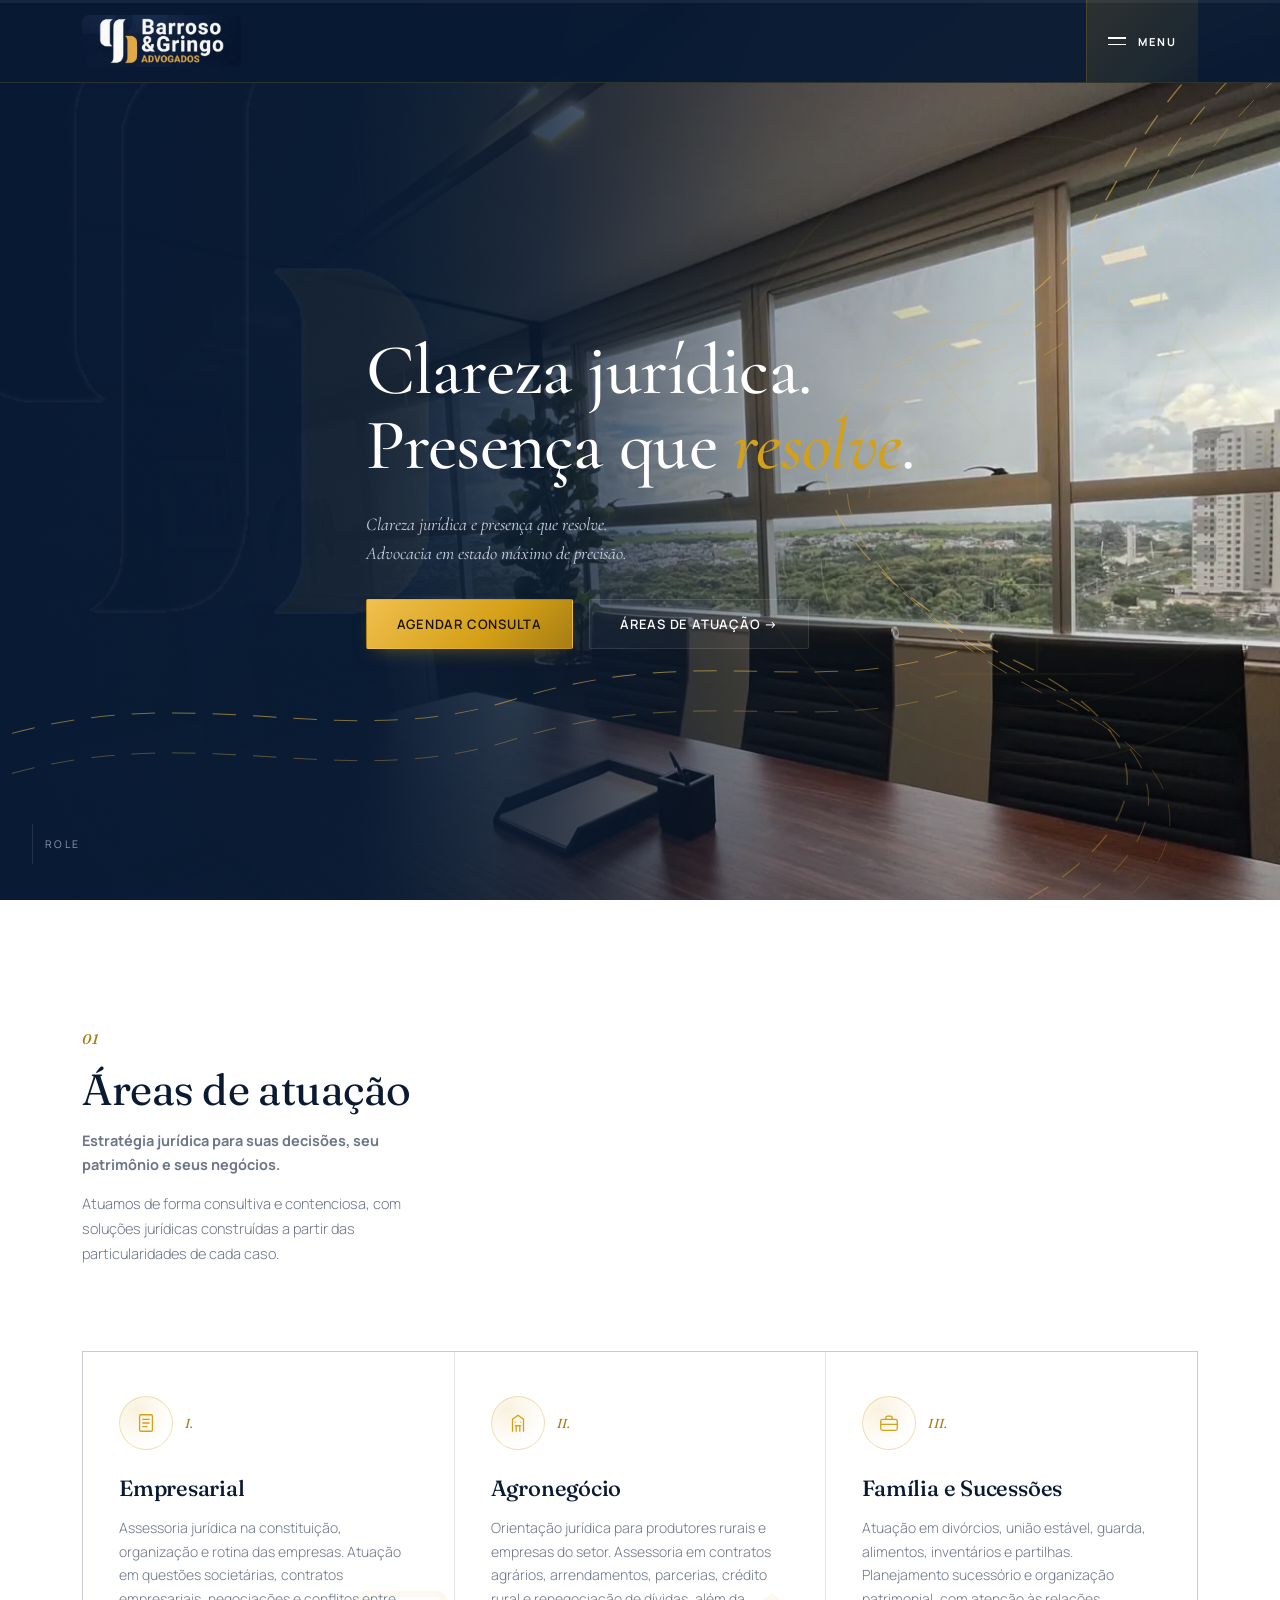
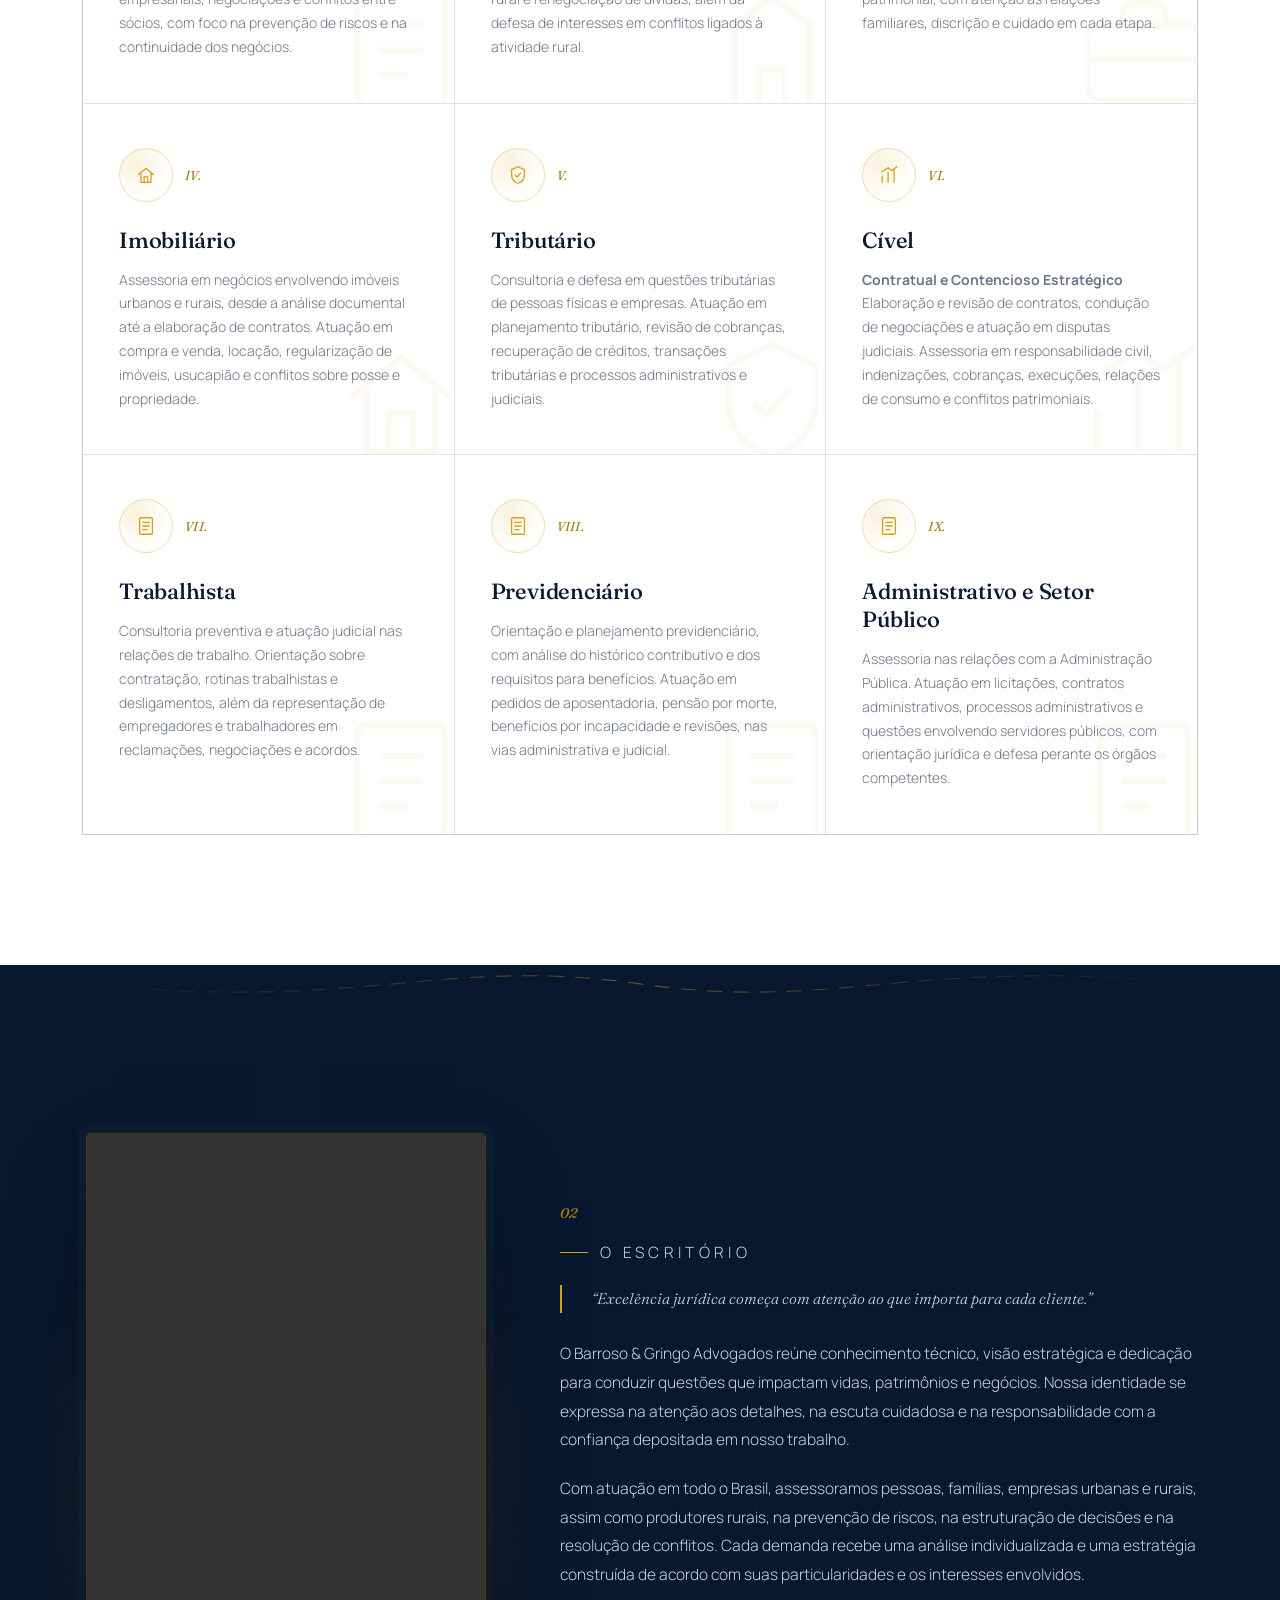
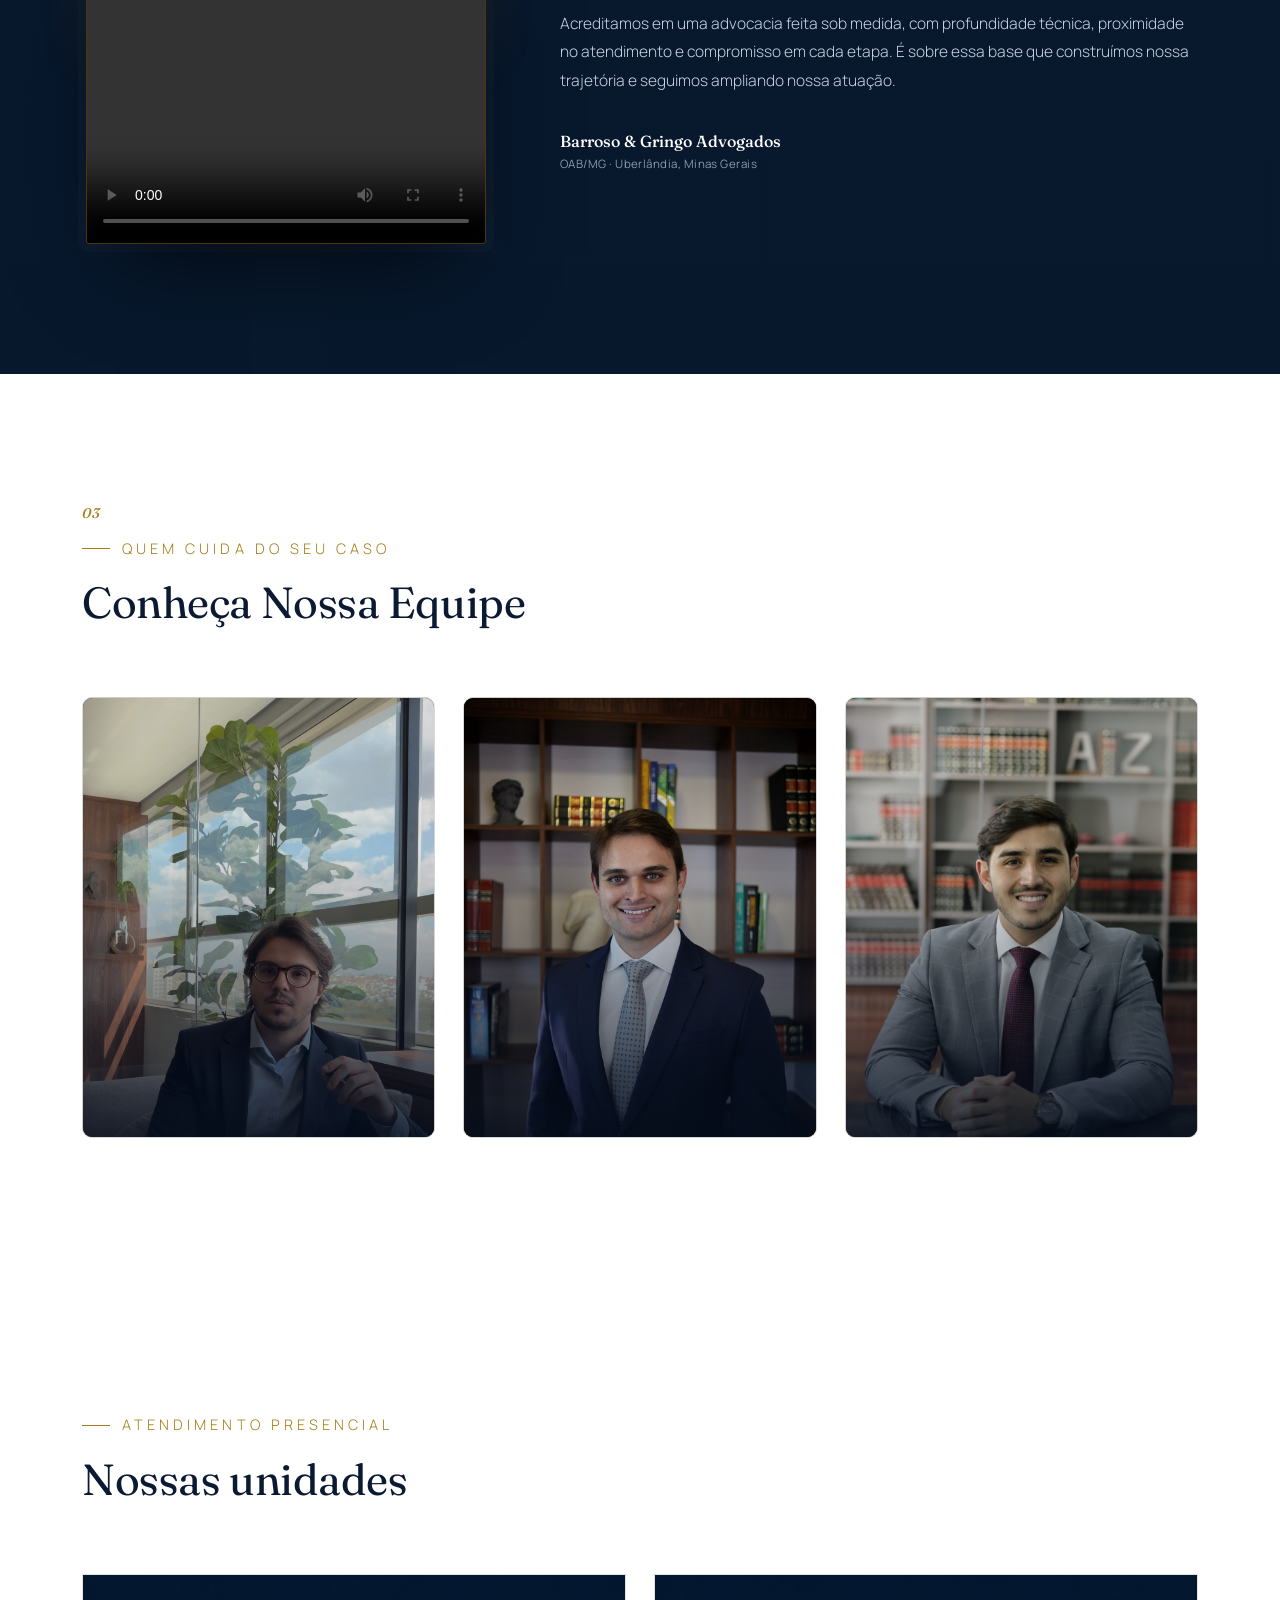
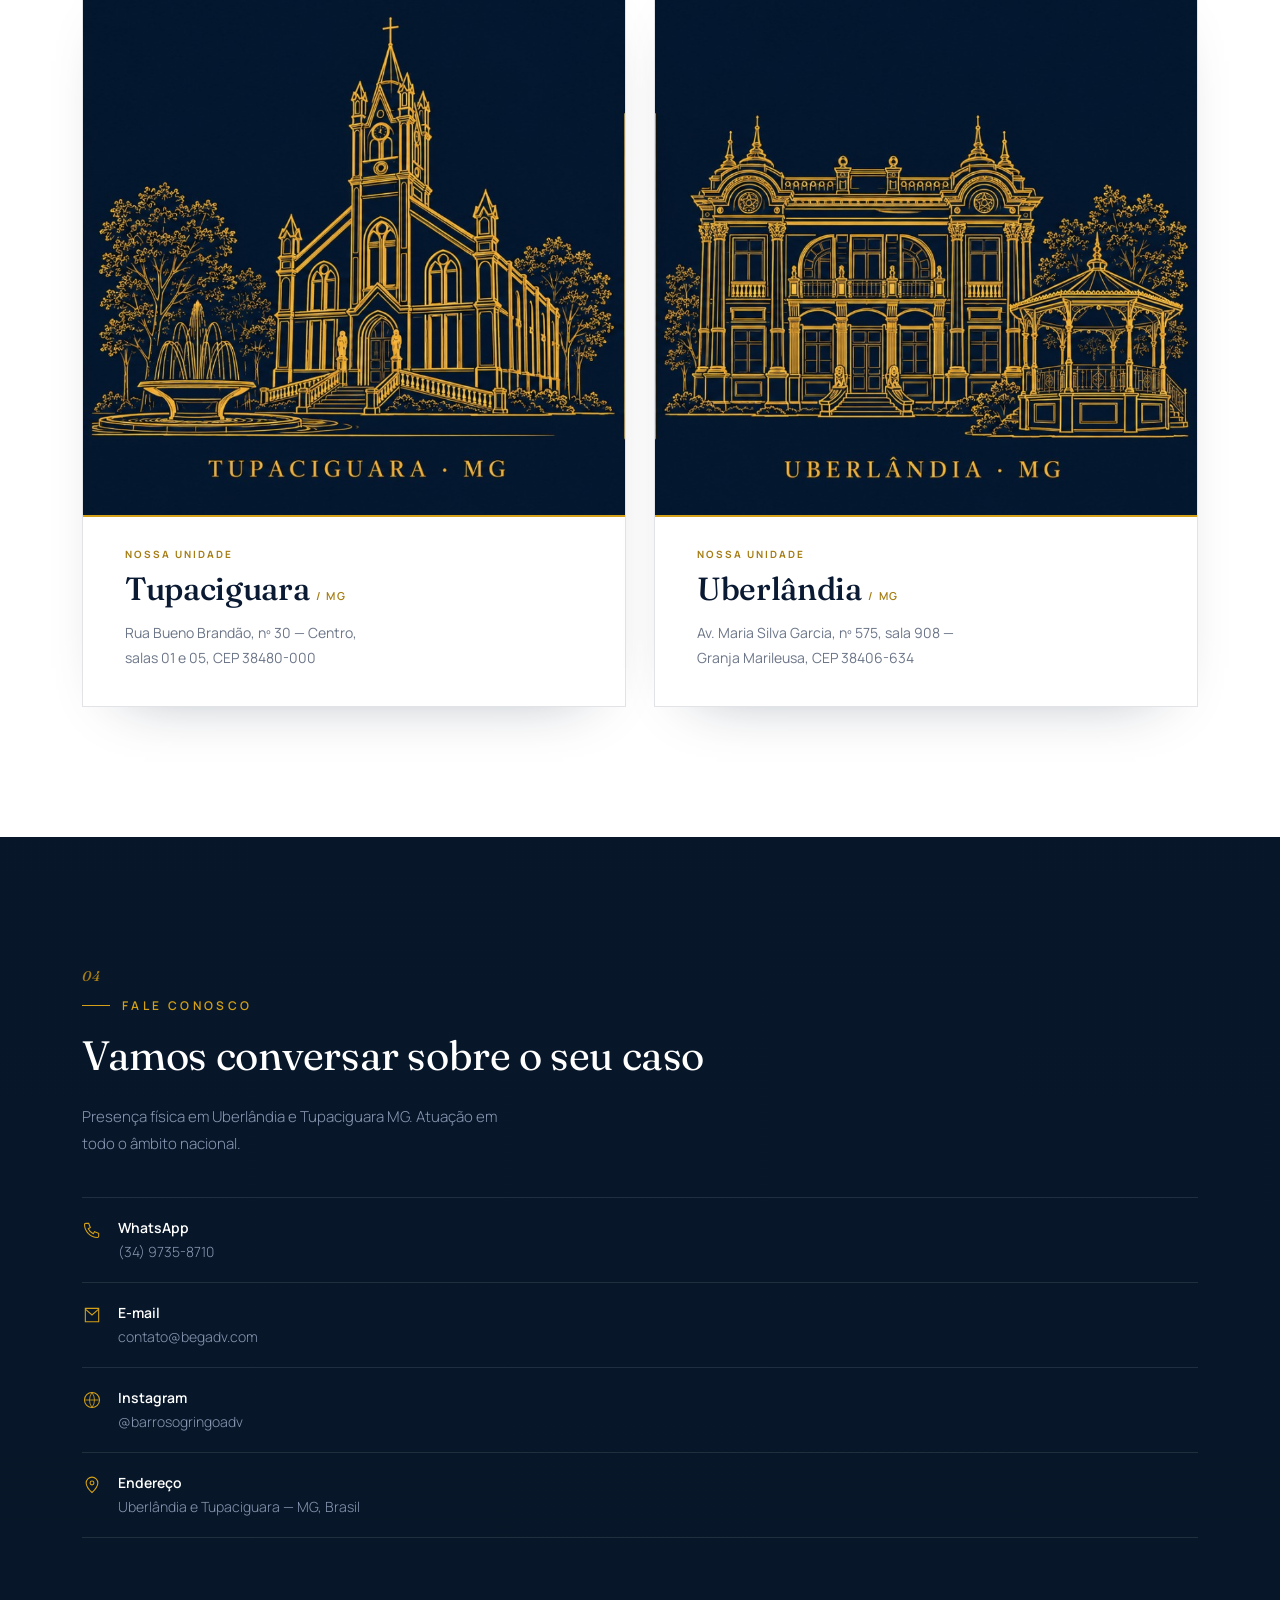
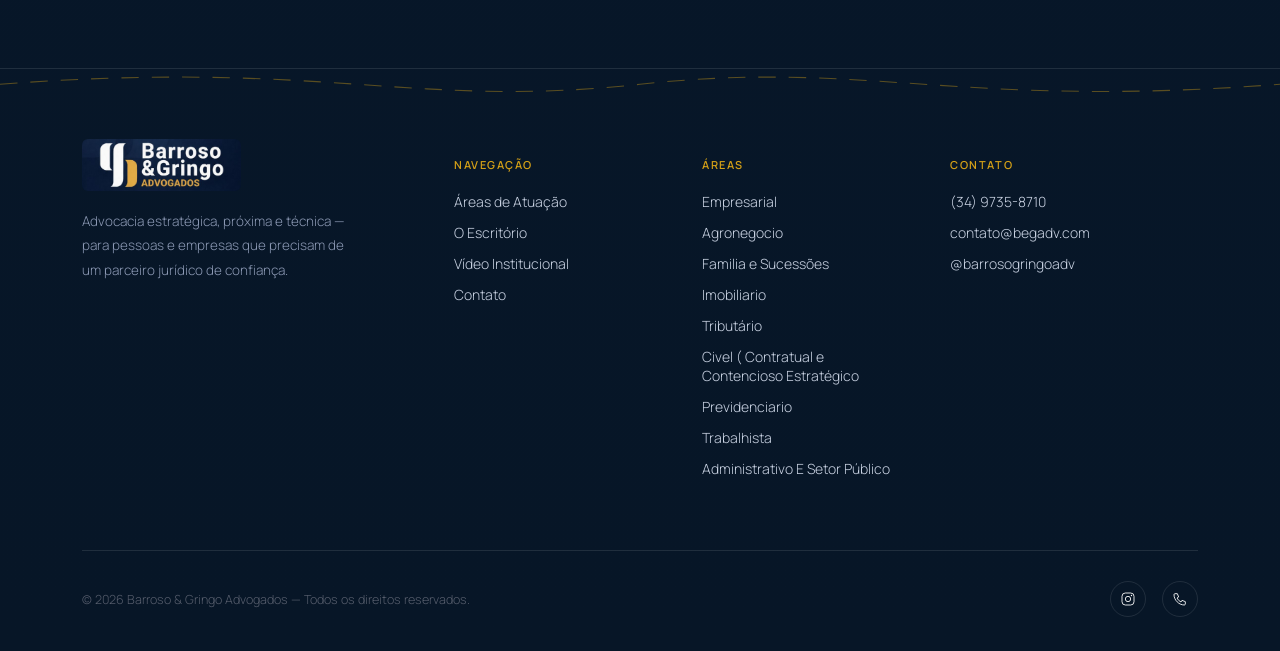
==== commit e71de80b: "Ajusta enquadramento e efeito do hero Co-authored-by: Copilot <223556219+Copilot@users.noreply.githu" ====
--- a/index.html
+++ b/index.html
@@ -219,8 +219,8 @@
     position:relative;
     overflow:hidden;
     background:var(--ink) url("Seu%20Direito,%20Nossa%20Prioridade.webp") no-repeat;
-    background-size:cover;
-    background-position:center;
+    background-size:auto 100%;
+    background-position:right center;
   }
   .hero-bg-mark{
     position:absolute;right:-6%;top:50%;transform:translateY(-50%);
@@ -229,8 +229,8 @@
   .hero::before{
     content:"";position:absolute;inset:0;z-index:0;pointer-events:none;
     background:
-      linear-gradient(90deg,rgba(8,26,51,1) 0%,rgba(8,26,51,1) 38%,rgba(8,26,51,.9) 48%,rgba(8,26,51,.42) 66%,rgba(8,26,51,.18) 100%),
-      linear-gradient(180deg,rgba(8,26,51,.35) 0%,transparent 38%,rgba(8,26,51,.45) 100%);
+      linear-gradient(90deg,rgba(8,26,51,1) 0%,rgba(8,26,51,.98) 28%,rgba(8,26,51,.78) 43%,rgba(8,26,51,.34) 60%,rgba(8,26,51,.08) 78%,transparent 100%),
+      linear-gradient(180deg,rgba(8,26,51,.18) 0%,transparent 42%,rgba(8,26,51,.22) 100%);
   }
   .hero-lines{position:absolute;inset:0;width:100%;height:100%;z-index:1;pointer-events:none;}
   .hero-lines path{
@@ -675,11 +675,14 @@
     .foot-grid{grid-template-columns:1fr 1fr;}
   }
   @media (max-width:720px){
-    .hero{background-position:60% center;}
+    .hero{
+      background-size:100% auto;
+      background-position:center bottom;
+    }
     .hero::before{
       background:
-        linear-gradient(90deg,rgba(8,26,51,.98) 0%,rgba(8,26,51,.92) 52%,rgba(8,26,51,.4) 100%),
-        linear-gradient(180deg,rgba(8,26,51,.45) 0%,transparent 42%,rgba(8,26,51,.65) 100%);
+        linear-gradient(90deg,rgba(8,26,51,.94) 0%,rgba(8,26,51,.82) 38%,rgba(8,26,51,.42) 68%,rgba(8,26,51,.12) 100%),
+        linear-gradient(180deg,rgba(8,26,51,.2) 0%,transparent 45%,rgba(8,26,51,.28) 100%);
     }
     nav{min-height:70px;gap:8px;}
     .burger{min-width:96px;min-height:70px;padding:0 14px;gap:9px;}
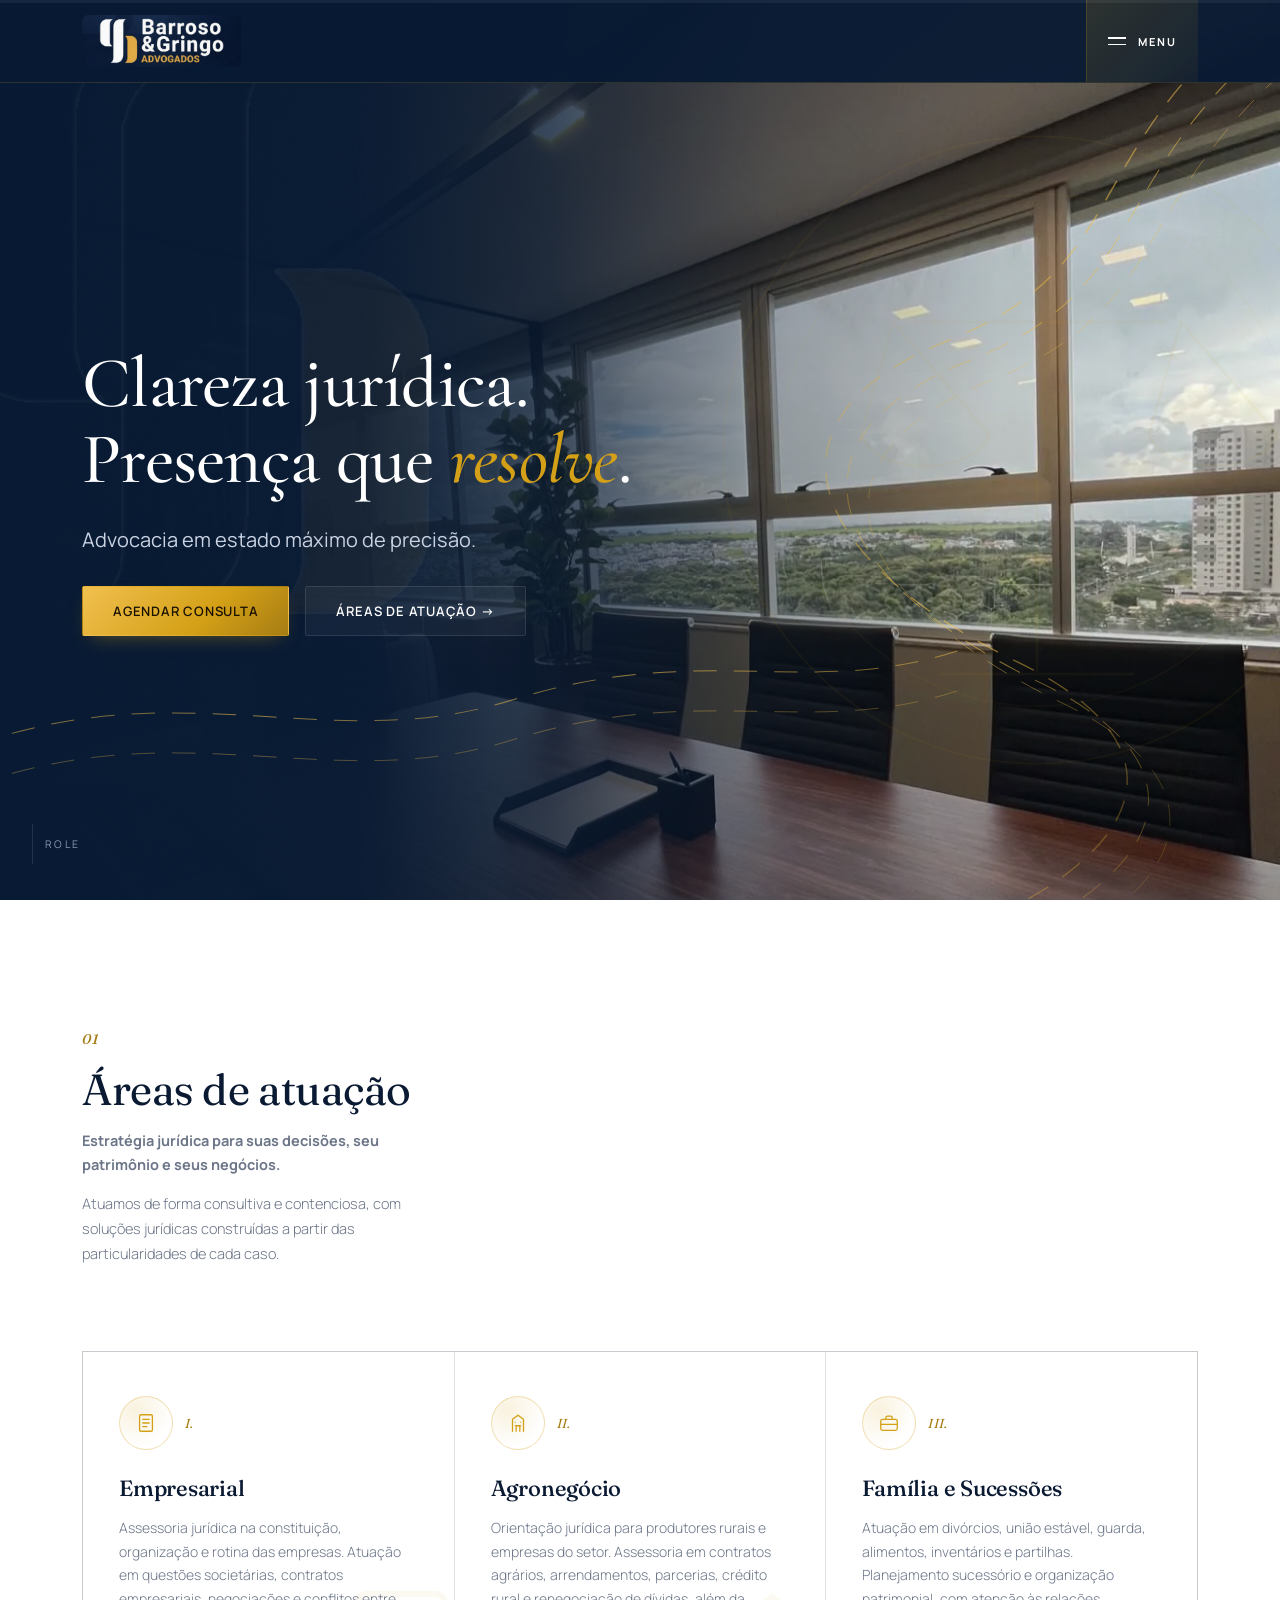
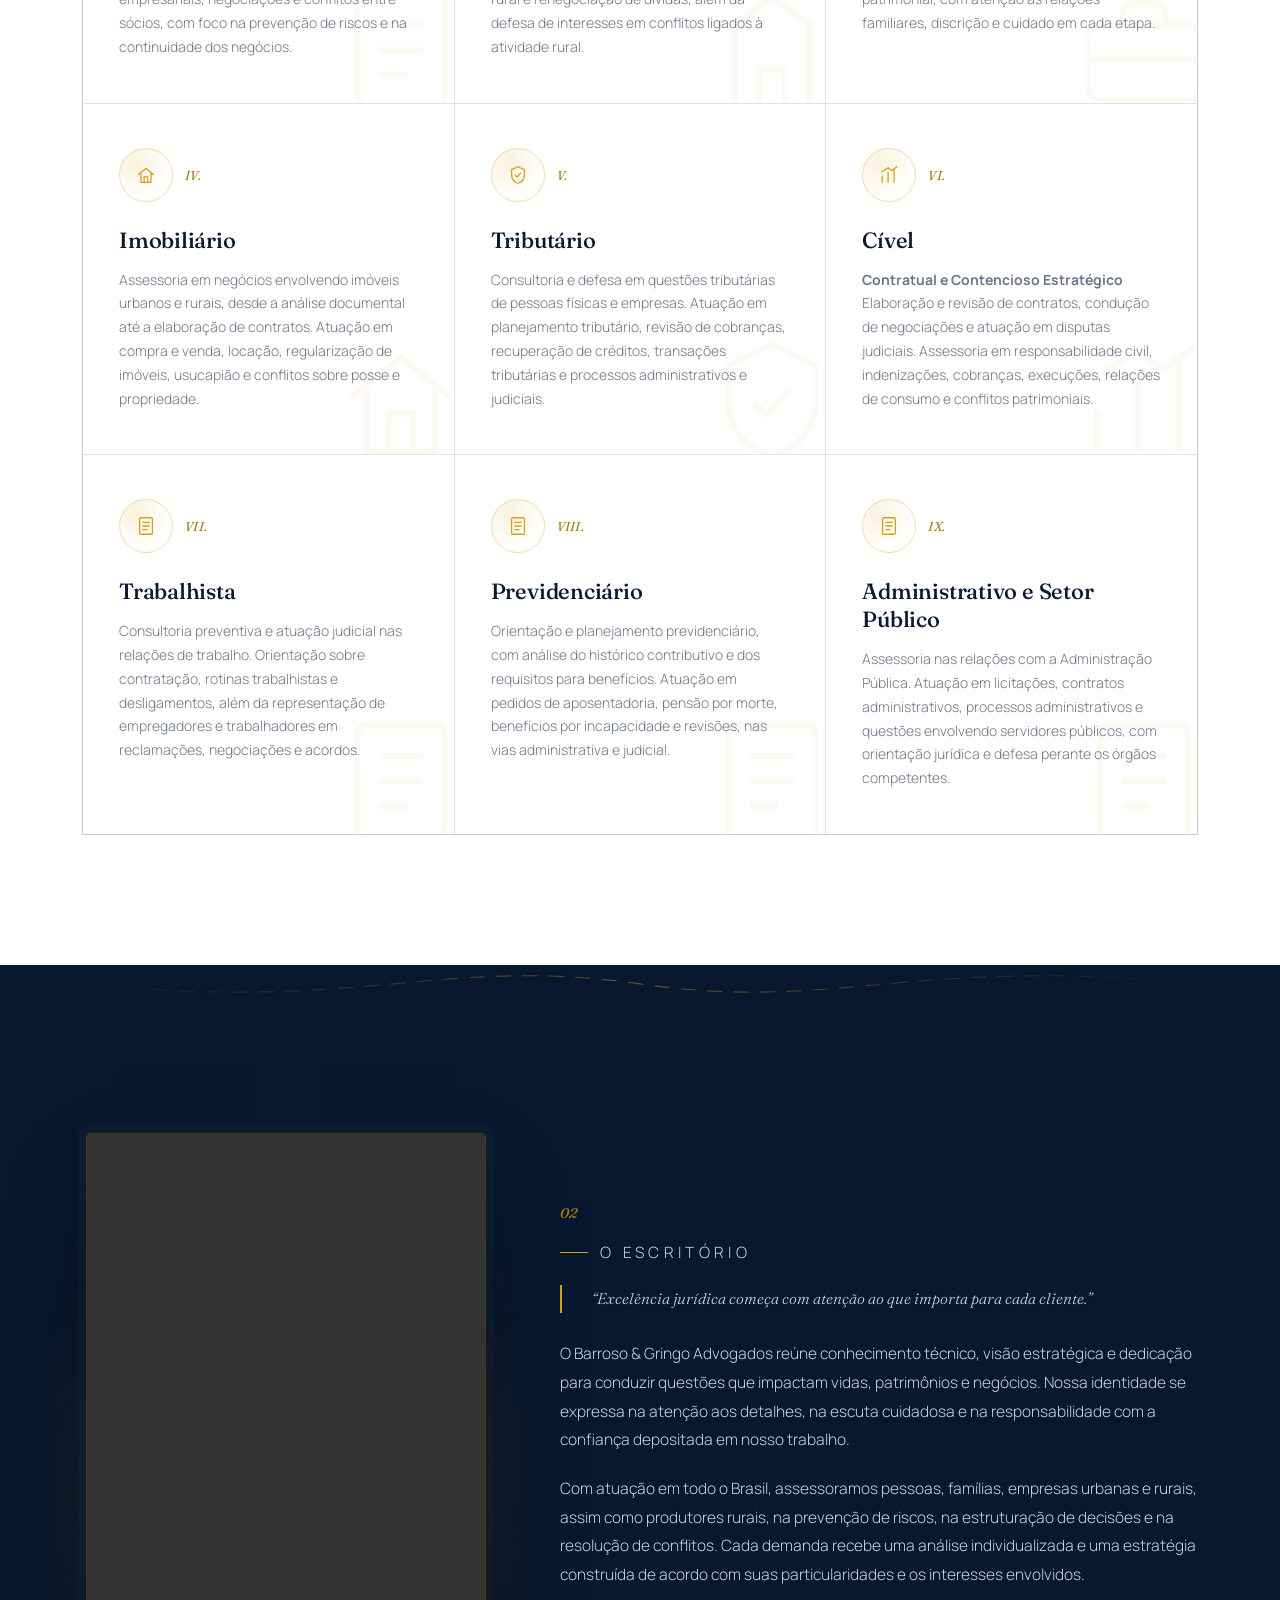
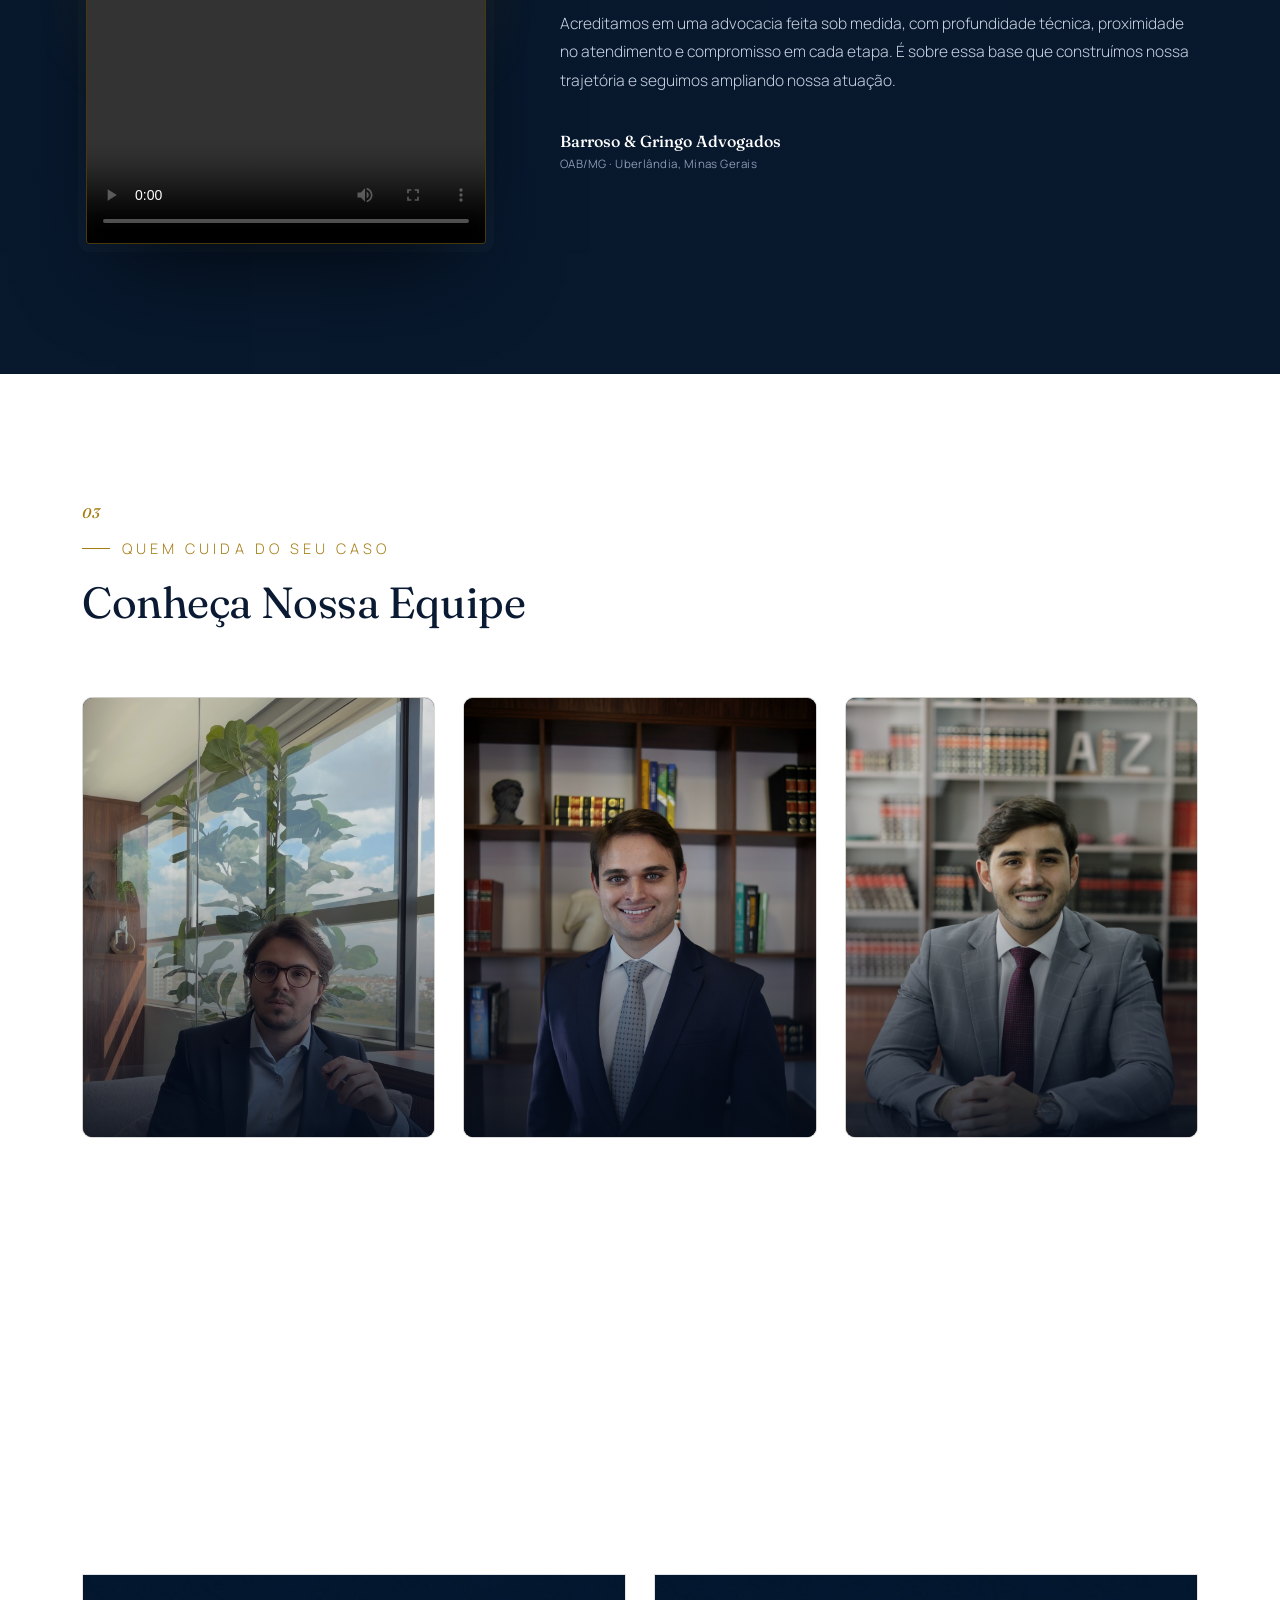
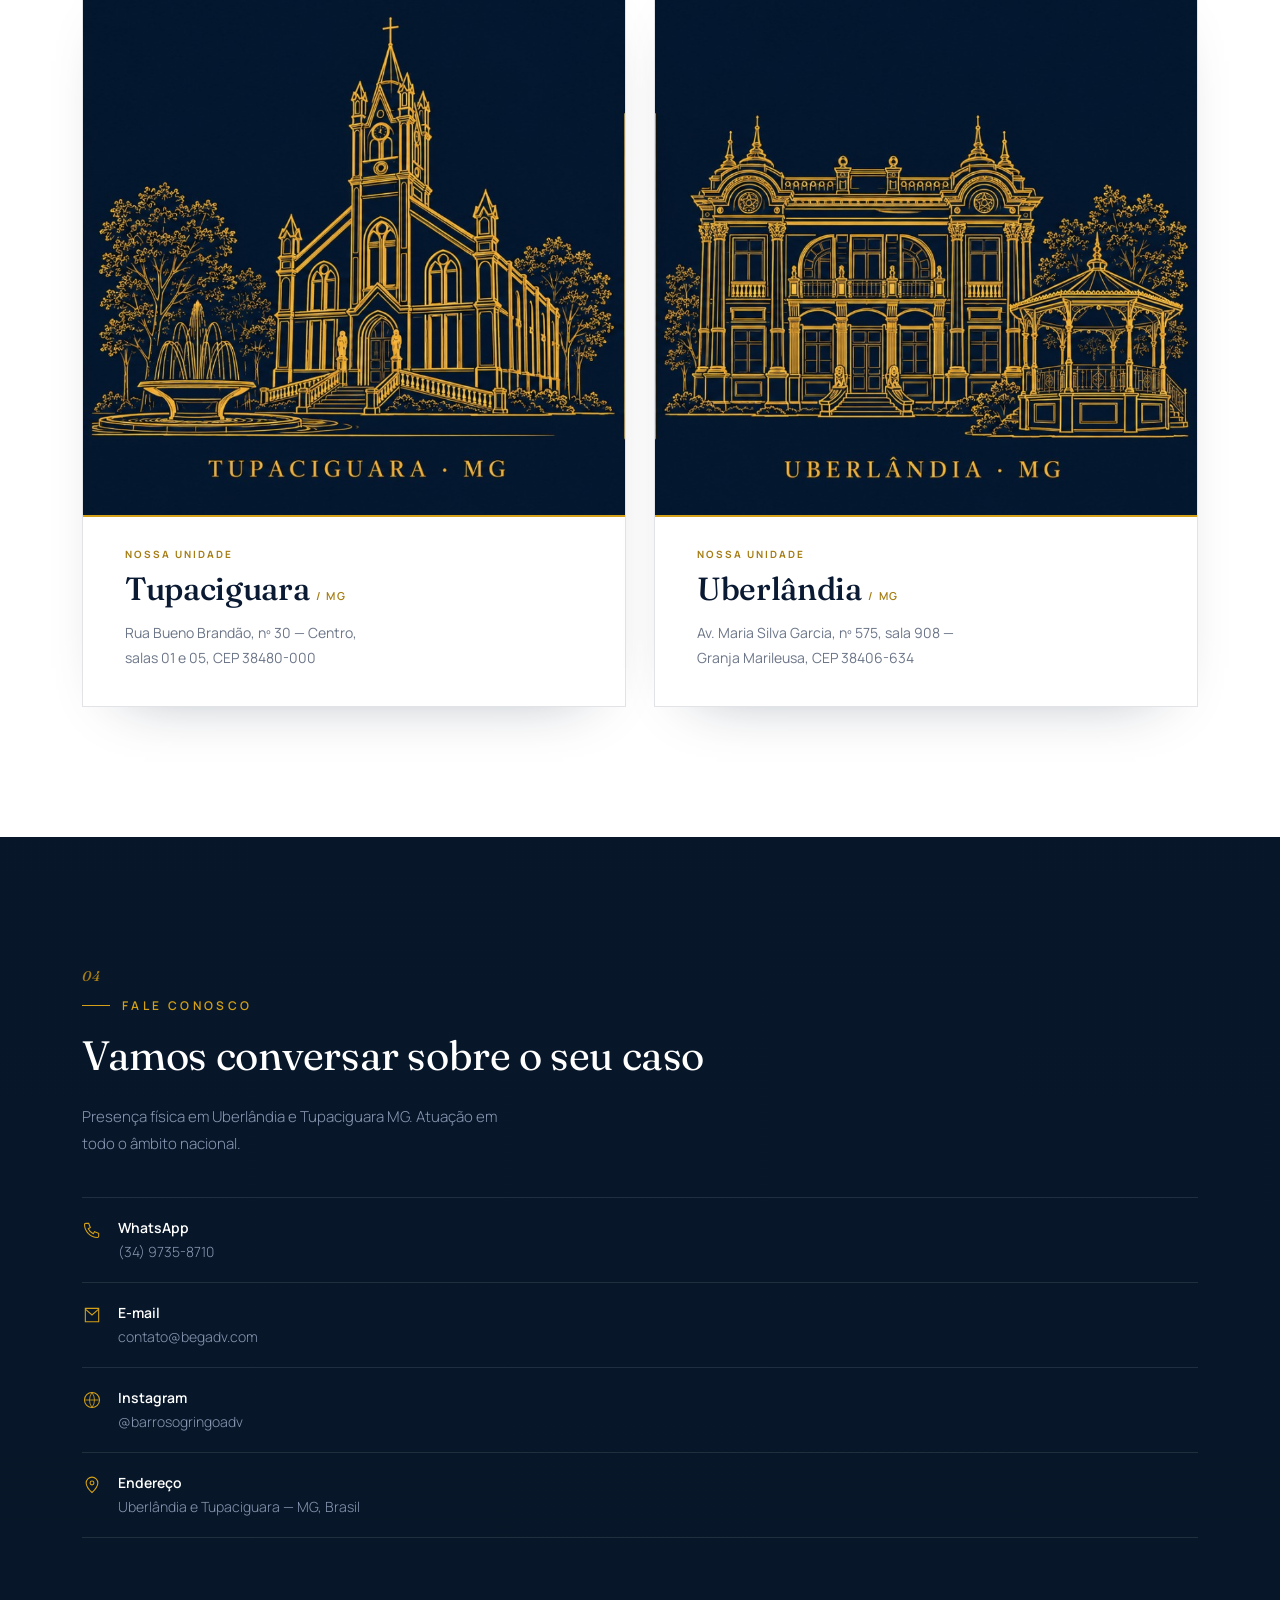
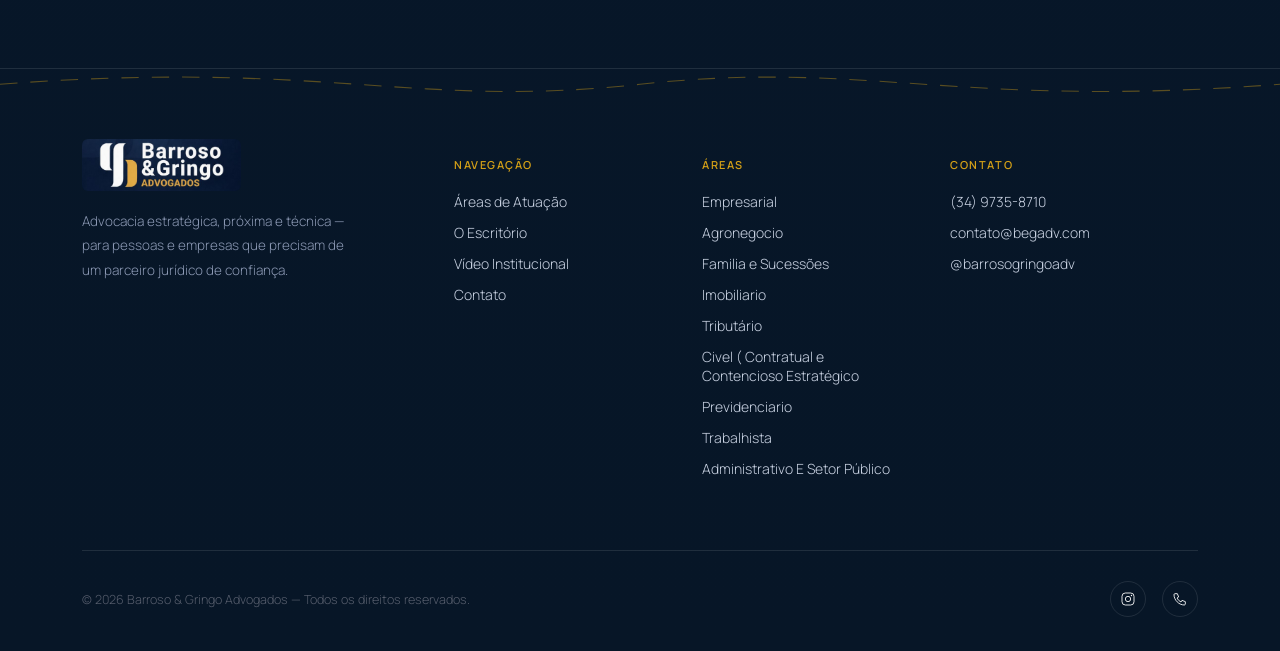
==== commit ff4acb45: "Ajusta texto e tipografia do hero Co-authored-by: Copilot <223556219+Copilot@users.noreply.github.co" ====
--- a/index.html
+++ b/index.html
@@ -222,6 +222,7 @@
     background-size:auto 100%;
     background-position:right center;
   }
+  .hero>.wrap{width:100%;}
   .hero-bg-mark{
     position:absolute;right:-6%;top:50%;transform:translateY(-50%);
     width:640px;height:640px;opacity:0.05;pointer-events:none;
@@ -264,7 +265,7 @@
   .hero h1 em{font-style:italic;color:var(--gold);font-weight:500;}
   .hero p.lead{
     max-width:560px;margin:0 0 30px;
-    color:var(--cream-dim);font:italic 400 clamp(16px,1.45vw,18px)/1.65 'Cormorant Garamond',serif;
+    color:var(--cream-dim);font:400 clamp(18px,1.6vw,20px)/1.65 'Manrope',sans-serif;
   }
   .hero-actions{display:flex;gap:16px;flex-wrap:wrap;}
   .scroll-cue{
@@ -761,7 +762,7 @@
     <div class="hero-grid">
       <div class="reveal in">
         <h1>Clareza jurídica.<br>Presença que <em>resolve</em>.</h1>
-        <p class="lead">Clareza jurídica e presença que resolve.<br>Advocacia em estado máximo de precisão.</p>
+        <p class="lead">Advocacia em estado máximo de precisão.</p>
         <div class="hero-actions">
           <a href="#contato" class="btn btn-gold">Agendar Consulta</a>
           <a href="#areas" class="btn btn-ghost">Áreas de Atuação →</a>
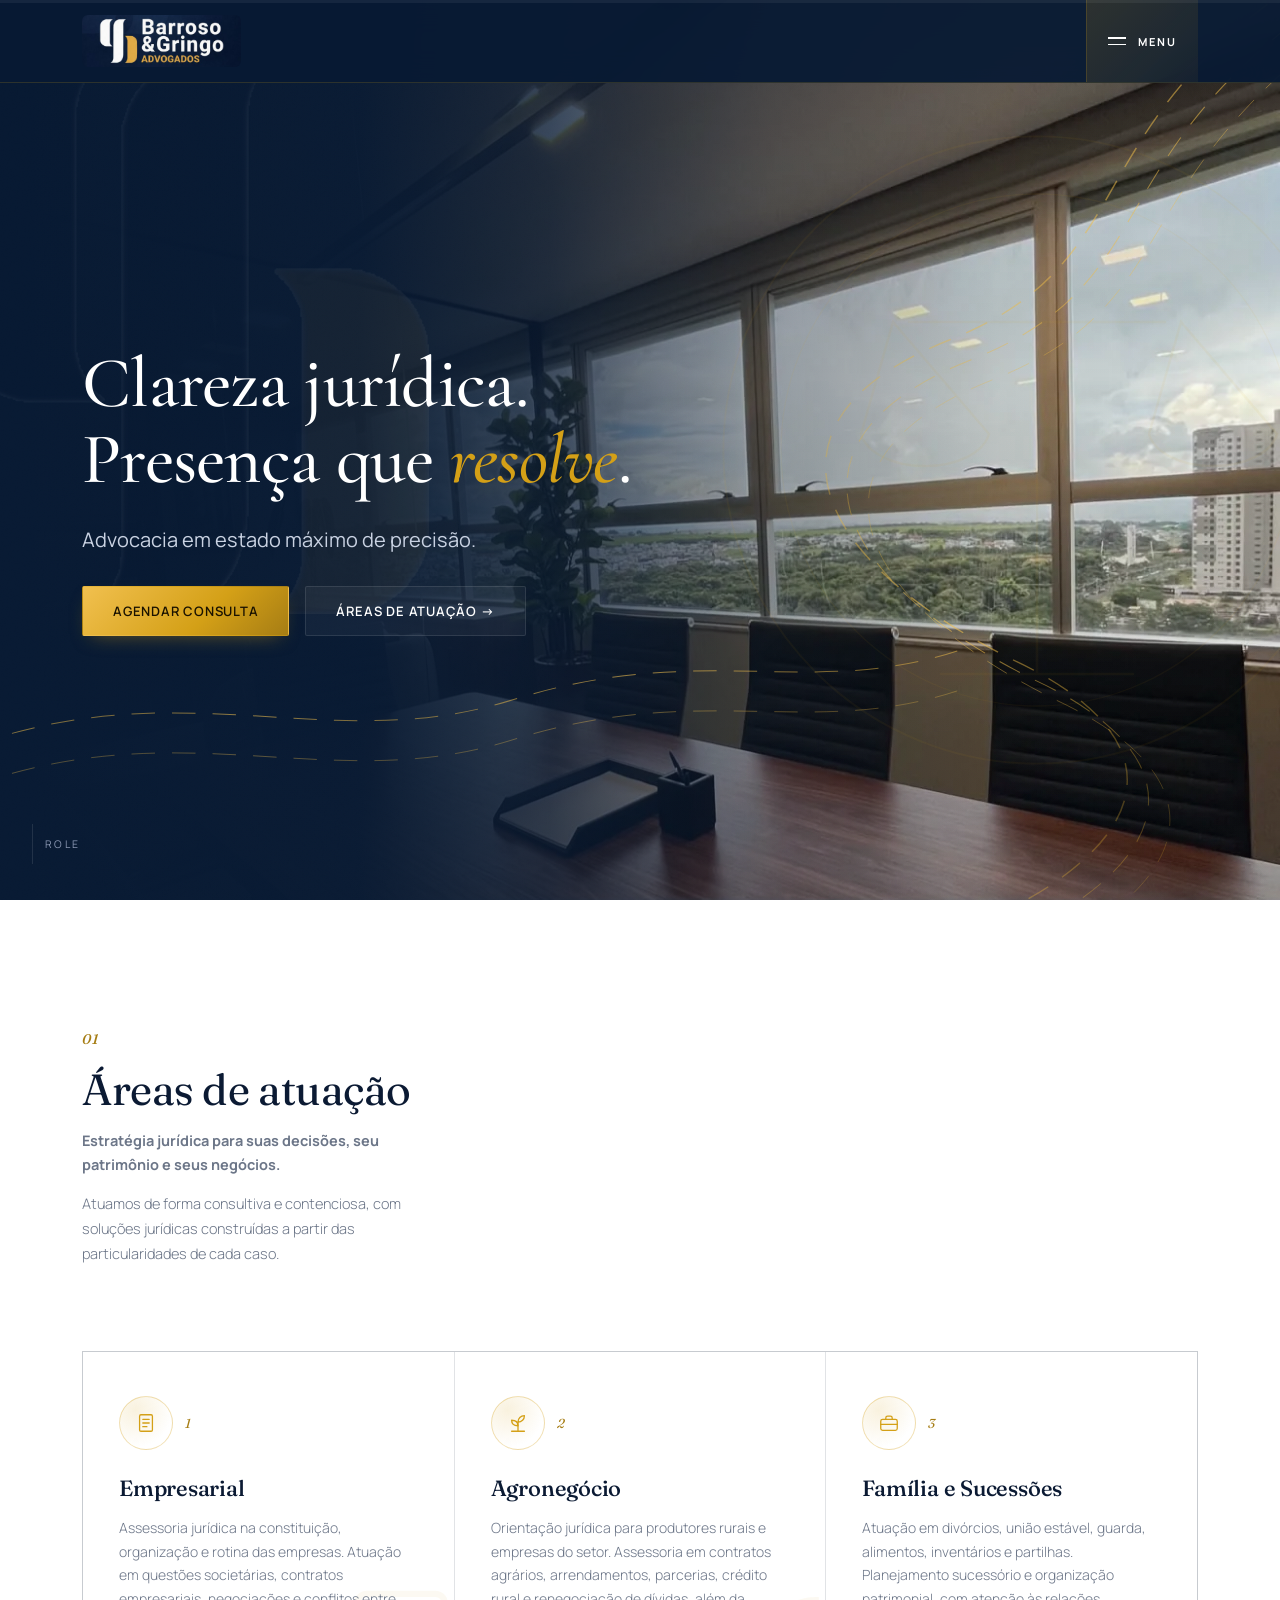
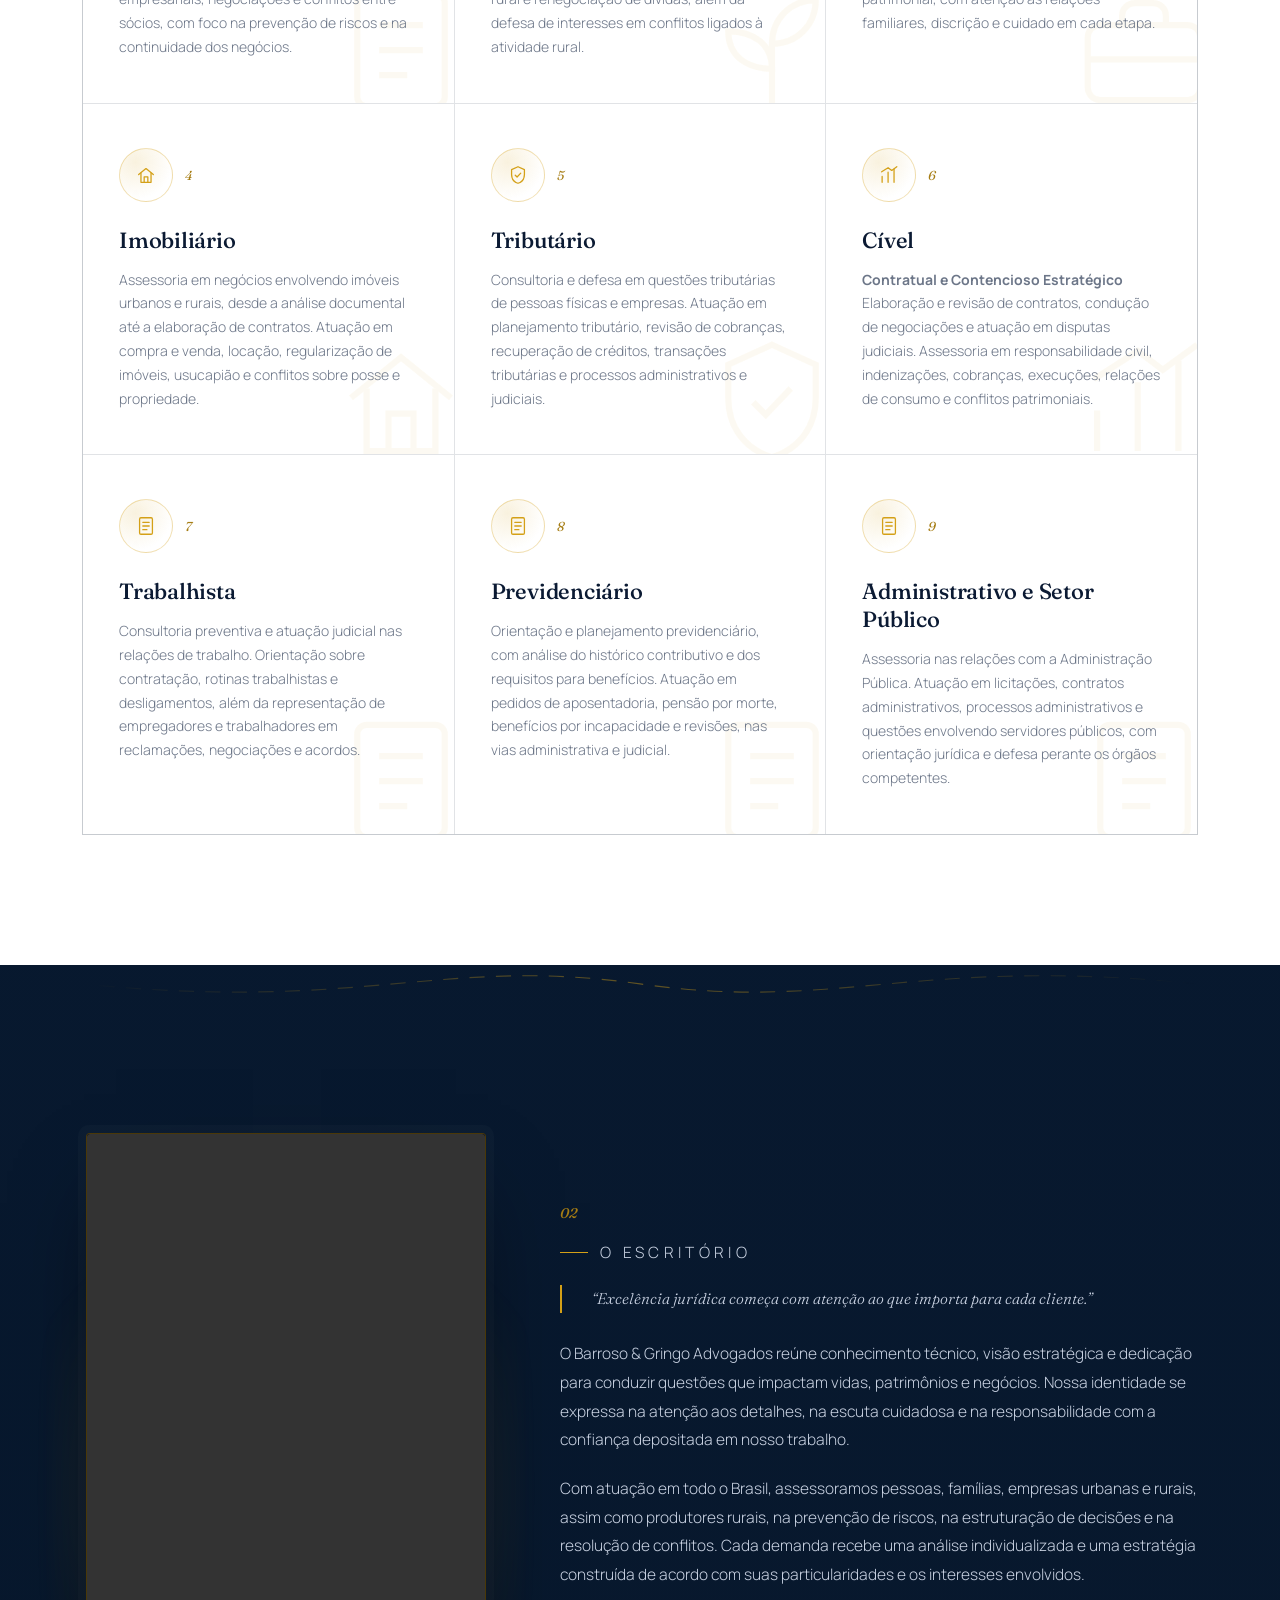
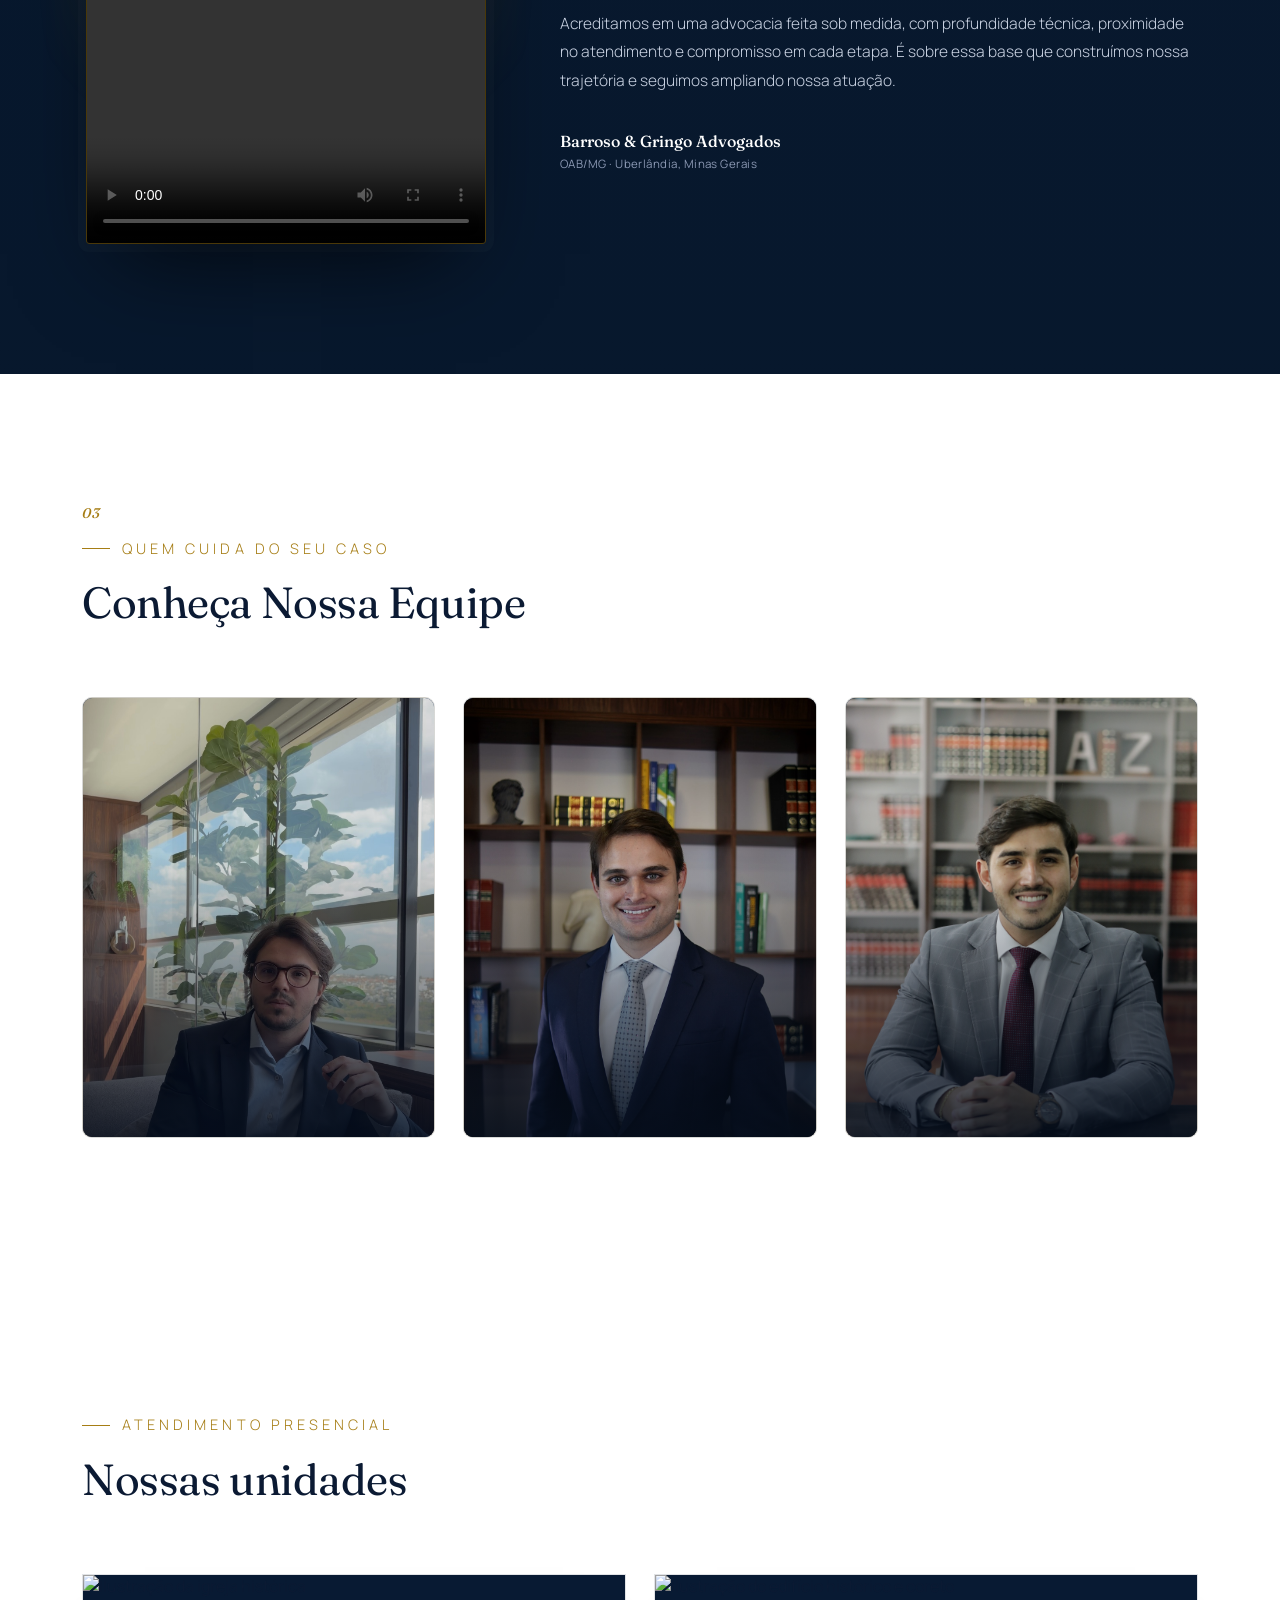
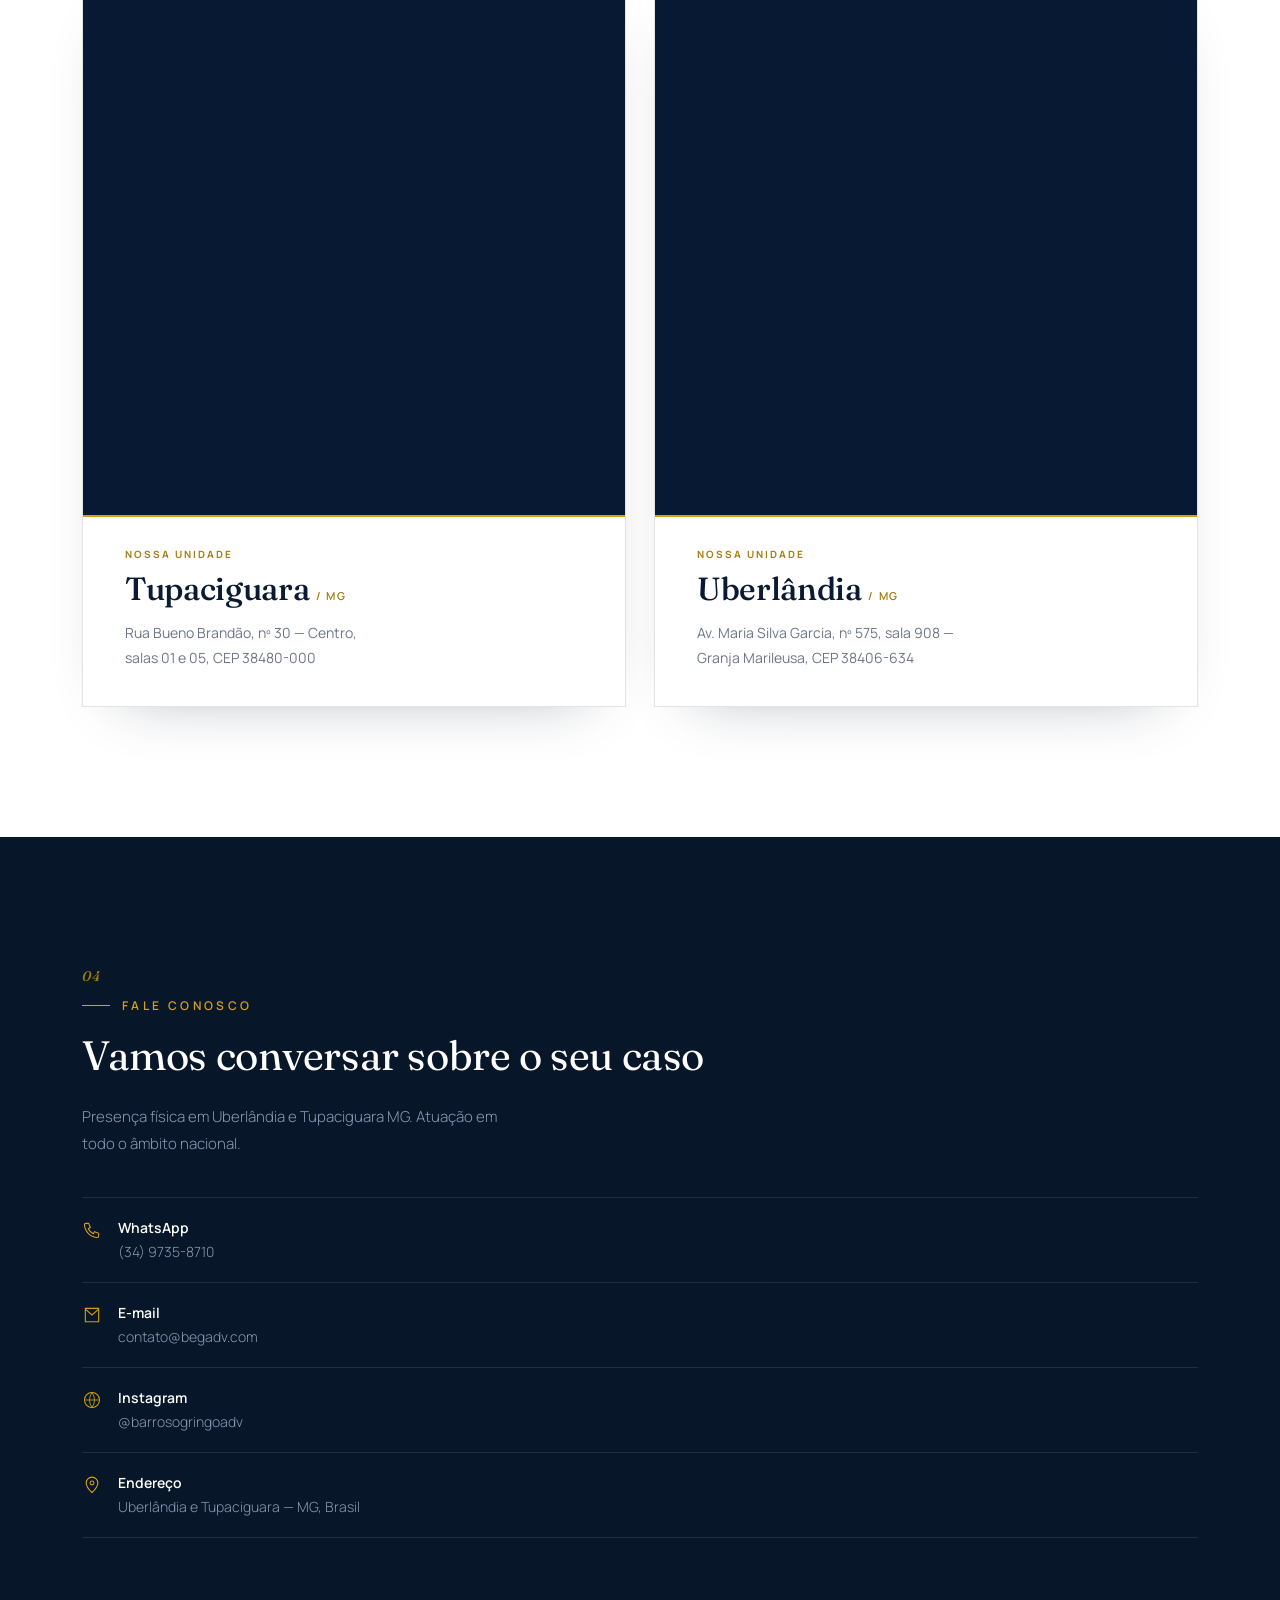
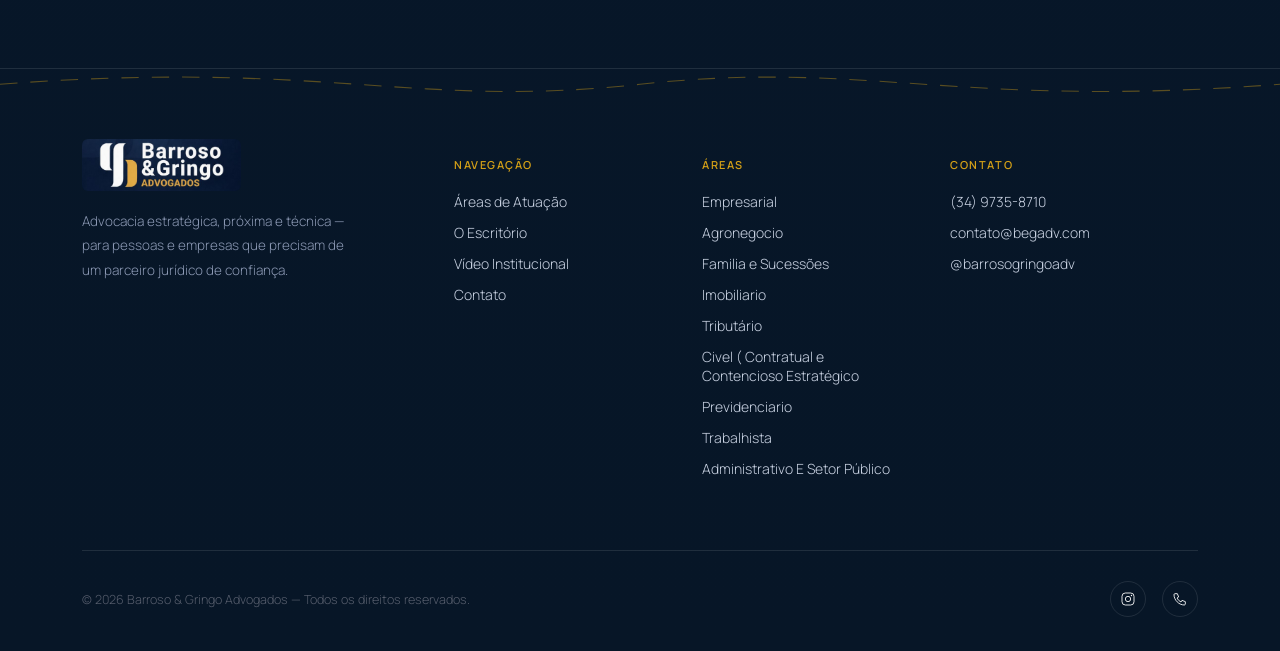
==== commit 416efe59: "Atualiza numeração e ícone das áreas Co-authored-by: Copilot <223556219+Copilot@users.noreply.github" ====
--- a/index.html
+++ b/index.html
@@ -598,9 +598,8 @@
     border-bottom:2px solid var(--gold);
   }
   .location-card__visual img{
-    position:absolute;top:0;left:0;width:200%;max-width:none;height:auto;
-  }
-  .location-card--uberlandia .location-card__visual img{left:-100%;}
+    position:absolute;inset:0;width:100%;height:100%;object-fit:cover;
+  }
   .location-card__content{padding:30px clamp(24px,4vw,42px) 36px;}
   .location-card__label{
     display:block;margin-bottom:8px;color:var(--gold-dim);
@@ -787,42 +786,42 @@
     <div class="areas-grid reveal">
       <div class="area-card">
         <svg class="bg-icon" viewBox="0 0 24 24"><rect x="5" y="3" width="14" height="18" rx="1.5"/><path d="M8.5 8h7M8.5 12h7M8.5 16h4.5"/></svg>
-        <div class="icon-row"><div class="icon-badge"><svg viewBox="0 0 24 24"><rect x="5" y="3" width="14" height="18" rx="1.5"/><path d="M8.5 8h7M8.5 12h7M8.5 16h4.5"/></svg></div><span class="area-num">I.</span></div>
+        <div class="icon-row"><div class="icon-badge"><svg viewBox="0 0 24 24"><rect x="5" y="3" width="14" height="18" rx="1.5"/><path d="M8.5 8h7M8.5 12h7M8.5 16h4.5"/></svg></div><span class="area-num">1</span></div>
         <h3>Empresarial</h3>
         <p>Assessoria jurídica na constituição, organização e rotina das empresas. Atuação em questões societárias, contratos empresariais, negociações e conflitos entre sócios, com foco na prevenção de riscos e na continuidade dos negócios.</p>
         <svg class="arrow" width="18" height="18" viewBox="0 0 24 24" fill="none"><path d="M5 19L19 5M19 5H8M19 5V16" stroke="currentColor" stroke-width="1.4"/></svg>
       </div>
       <div class="area-card">
-        <svg class="bg-icon" viewBox="0 0 24 24"><path d="M6 21V8l6-4.5L18 8v13"/><path d="M10 21v-6h4v6"/><path d="M9 11h.01M9 15h.01M15 11h.01M15 15h.01"/></svg>
-        <div class="icon-row"><div class="icon-badge"><svg viewBox="0 0 24 24"><path d="M6 21V8l6-4.5L18 8v13"/><path d="M10 21v-6h4v6"/><path d="M9 11h.01M9 15h.01M15 11h.01M15 15h.01"/></svg></div><span class="area-num">II.</span></div>
+        <svg class="bg-icon" viewBox="0 0 24 24"><path d="M12 21V11"/><path d="M12 15c-4 0-7-2-7-6 4 0 7 2 7 6Z"/><path d="M12 11c0-4 3-7 7-7 0 4-3 7-7 7Z"/><path d="M5 21h14"/></svg>
+        <div class="icon-row"><div class="icon-badge"><svg viewBox="0 0 24 24"><path d="M12 21V11"/><path d="M12 15c-4 0-7-2-7-6 4 0 7 2 7 6Z"/><path d="M12 11c0-4 3-7 7-7 0 4-3 7-7 7Z"/><path d="M5 21h14"/></svg></div><span class="area-num">2</span></div>
         <h3>Agronegócio</h3>
         <p>Orientação jurídica para produtores rurais e empresas do setor. Assessoria em contratos agrários, arrendamentos, parcerias, crédito rural e renegociação de dívidas, além da defesa de interesses em conflitos ligados à atividade rural.</p>
         <svg class="arrow" width="18" height="18" viewBox="0 0 24 24" fill="none"><path d="M5 19L19 5M19 5H8M19 5V16" stroke="currentColor" stroke-width="1.4"/></svg>
       </div>
       <div class="area-card">
         <svg class="bg-icon" viewBox="0 0 24 24"><rect x="3" y="8" width="18" height="12" rx="2"/><path d="M8.5 8V6.5a2 2 0 012-2h3a2 2 0 012 2V8"/><path d="M3 13.5h18"/></svg>
-        <div class="icon-row"><div class="icon-badge"><svg viewBox="0 0 24 24"><rect x="3" y="8" width="18" height="12" rx="2"/><path d="M8.5 8V6.5a2 2 0 012-2h3a2 2 0 012 2V8"/><path d="M3 13.5h18"/></svg></div><span class="area-num">III.</span></div>
+        <div class="icon-row"><div class="icon-badge"><svg viewBox="0 0 24 24"><rect x="3" y="8" width="18" height="12" rx="2"/><path d="M8.5 8V6.5a2 2 0 012-2h3a2 2 0 012 2V8"/><path d="M3 13.5h18"/></svg></div><span class="area-num">3</span></div>
         <h3>Família e Sucessões</h3>
         <p>Atuação em divórcios, união estável, guarda, alimentos, inventários e partilhas. Planejamento sucessório e organização patrimonial, com atenção às relações familiares, discrição e cuidado em cada etapa.</p>
         <svg class="arrow" width="18" height="18" viewBox="0 0 24 24" fill="none"><path d="M5 19L19 5M19 5H8M19 5V16" stroke="currentColor" stroke-width="1.4"/></svg>
       </div>
       <div class="area-card">
         <svg class="bg-icon" viewBox="0 0 24 24"><path d="M4 11.5L12 5l8 6.5"/><path d="M6.5 10v10h11V10"/><path d="M10 20v-6h4v6"/></svg>
-        <div class="icon-row"><div class="icon-badge"><svg viewBox="0 0 24 24"><path d="M4 11.5L12 5l8 6.5"/><path d="M6.5 10v10h11V10"/><path d="M10 20v-6h4v6"/></svg></div><span class="area-num">IV.</span></div>
+        <div class="icon-row"><div class="icon-badge"><svg viewBox="0 0 24 24"><path d="M4 11.5L12 5l8 6.5"/><path d="M6.5 10v10h11V10"/><path d="M10 20v-6h4v6"/></svg></div><span class="area-num">4</span></div>
         <h3>Imobiliário</h3>
         <p>Assessoria em negócios envolvendo imóveis urbanos e rurais, desde a análise documental até a elaboração de contratos. Atuação em compra e venda, locação, regularização de imóveis, usucapião e conflitos sobre posse e propriedade.</p>
         <svg class="arrow" width="18" height="18" viewBox="0 0 24 24" fill="none"><path d="M5 19L19 5M19 5H8M19 5V16" stroke="currentColor" stroke-width="1.4"/></svg>
       </div>
       <div class="area-card">
         <svg class="bg-icon" viewBox="0 0 24 24"><path d="M12 3l7 3.2v5.3c0 5-3 8.3-7 9.5-4-1.2-7-4.5-7-9.5V6.2z"/><path d="M9 12.2l2 2 4-4.2"/></svg>
-        <div class="icon-row"><div class="icon-badge"><svg viewBox="0 0 24 24"><path d="M12 3l7 3.2v5.3c0 5-3 8.3-7 9.5-4-1.2-7-4.5-7-9.5V6.2z"/><path d="M9 12.2l2 2 4-4.2"/></svg></div><span class="area-num">V.</span></div>
+        <div class="icon-row"><div class="icon-badge"><svg viewBox="0 0 24 24"><path d="M12 3l7 3.2v5.3c0 5-3 8.3-7 9.5-4-1.2-7-4.5-7-9.5V6.2z"/><path d="M9 12.2l2 2 4-4.2"/></svg></div><span class="area-num">5</span></div>
         <h3>Tributário</h3>
         <p>Consultoria e defesa em questões tributárias de pessoas físicas e empresas. Atuação em planejamento tributário, revisão de cobranças, recuperação de créditos, transações tributárias e processos administrativos e judiciais.</p>
         <svg class="arrow" width="18" height="18" viewBox="0 0 24 24" fill="none"><path d="M5 19L19 5M19 5H8M19 5V16" stroke="currentColor" stroke-width="1.4"/></svg>
       </div>
       <div class="area-card">
         <svg class="bg-icon" viewBox="0 0 24 24"><path d="M4.5 20V13.5M11 20V9M17.5 20V5.5"/><path d="M4 8.5L11 4l4 3 5.5-4"/></svg>
-        <div class="icon-row"><div class="icon-badge"><svg viewBox="0 0 24 24"><path d="M4.5 20V13.5M11 20V9M17.5 20V5.5"/><path d="M4 8.5L11 4l4 3 5.5-4"/></svg></div><span class="area-num">VI.</span></div>
+        <div class="icon-row"><div class="icon-badge"><svg viewBox="0 0 24 24"><path d="M4.5 20V13.5M11 20V9M17.5 20V5.5"/><path d="M4 8.5L11 4l4 3 5.5-4"/></svg></div><span class="area-num">6</span></div>
         <h3>Cível</h3>
         <p><strong>Contratual e Contencioso Estratégico</strong></p>
         <p>Elaboração e revisão de contratos, condução de negociações e atuação em disputas judiciais. Assessoria em responsabilidade civil, indenizações, cobranças, execuções, relações de consumo e conflitos patrimoniais.</p>
@@ -830,21 +829,21 @@
       </div>
       <div class="area-card">
         <svg class="bg-icon" viewBox="0 0 24 24"><rect x="5" y="3" width="14" height="18" rx="1.5"/><path d="M8.5 8h7M8.5 12h7M8.5 16h4.5"/></svg>
-        <div class="icon-row"><div class="icon-badge"><svg viewBox="0 0 24 24"><rect x="5" y="3" width="14" height="18" rx="1.5"/><path d="M8.5 8h7M8.5 12h7M8.5 16h4.5"/></svg></div><span class="area-num">VII.</span></div>
+        <div class="icon-row"><div class="icon-badge"><svg viewBox="0 0 24 24"><rect x="5" y="3" width="14" height="18" rx="1.5"/><path d="M8.5 8h7M8.5 12h7M8.5 16h4.5"/></svg></div><span class="area-num">7</span></div>
         <h3>Trabalhista</h3>
         <p>Consultoria preventiva e atuação judicial nas relações de trabalho. Orientação sobre contratação, rotinas trabalhistas e desligamentos, além da representação de empregadores e trabalhadores em reclamações, negociações e acordos.</p>
         <svg class="arrow" width="18" height="18" viewBox="0 0 24 24" fill="none"><path d="M5 19L19 5M19 5H8M19 5V16" stroke="currentColor" stroke-width="1.4"/></svg>
       </div>
       <div class="area-card">
         <svg class="bg-icon" viewBox="0 0 24 24"><rect x="5" y="3" width="14" height="18" rx="1.5"/><path d="M8.5 8h7M8.5 12h7M8.5 16h4.5"/></svg>
-        <div class="icon-row"><div class="icon-badge"><svg viewBox="0 0 24 24"><rect x="5" y="3" width="14" height="18" rx="1.5"/><path d="M8.5 8h7M8.5 12h7M8.5 16h4.5"/></svg></div><span class="area-num">VIII.</span></div>
+        <div class="icon-row"><div class="icon-badge"><svg viewBox="0 0 24 24"><rect x="5" y="3" width="14" height="18" rx="1.5"/><path d="M8.5 8h7M8.5 12h7M8.5 16h4.5"/></svg></div><span class="area-num">8</span></div>
         <h3>Previdenciário</h3>
         <p>Orientação e planejamento previdenciário, com análise do histórico contributivo e dos requisitos para benefícios. Atuação em pedidos de aposentadoria, pensão por morte, benefícios por incapacidade e revisões, nas vias administrativa e judicial.</p>
         <svg class="arrow" width="18" height="18" viewBox="0 0 24 24" fill="none"><path d="M5 19L19 5M19 5H8M19 5V16" stroke="currentColor" stroke-width="1.4"/></svg>
       </div>
       <div class="area-card">
         <svg class="bg-icon" viewBox="0 0 24 24"><rect x="5" y="3" width="14" height="18" rx="1.5"/><path d="M8.5 8h7M8.5 12h7M8.5 16h4.5"/></svg>
-        <div class="icon-row"><div class="icon-badge"><svg viewBox="0 0 24 24"><rect x="5" y="3" width="14" height="18" rx="1.5"/><path d="M8.5 8h7M8.5 12h7M8.5 16h4.5"/></svg></div><span class="area-num">IX.</span></div>
+        <div class="icon-row"><div class="icon-badge"><svg viewBox="0 0 24 24"><rect x="5" y="3" width="14" height="18" rx="1.5"/><path d="M8.5 8h7M8.5 12h7M8.5 16h4.5"/></svg></div><span class="area-num">9</span></div>
         <h3>Administrativo e Setor Público</h3>
         <p>Assessoria nas relações com a Administração Pública. Atuação em licitações, contratos administrativos, processos administrativos e questões envolvendo servidores públicos, com orientação jurídica e defesa perante os órgãos competentes.</p>
         <svg class="arrow" width="18" height="18" viewBox="0 0 24 24" fill="none"><path d="M5 19L19 5M19 5H8M19 5V16" stroke="currentColor" stroke-width="1.4"/></svg>
@@ -995,7 +994,7 @@
     <div class="locations-grid">
       <article class="location-card location-card--tupaciguara reveal">
         <div class="location-card__visual">
-          <img src="Imagem%20escritorio%20IA.jpeg" alt="Ilustração da unidade de Tupaciguara, Minas Gerais" loading="lazy">
+          <img src="unidade-tupaciguara.webp" alt="Ilustração da igreja histórica" loading="lazy">
         </div>
         <div class="location-card__content">
           <span class="location-card__label">Nossa unidade</span>
@@ -1006,7 +1005,7 @@
 
       <article class="location-card location-card--uberlandia reveal">
         <div class="location-card__visual">
-          <img src="Imagem%20escritorio%20IA.jpeg" alt="Ilustração da unidade de Uberlândia, Minas Gerais" loading="lazy">
+          <img src="unidade-uberlandia.webp" alt="Ilustração do edifício histórico e coreto" loading="lazy">
         </div>
         <div class="location-card__content">
           <span class="location-card__label">Nossa unidade</span>
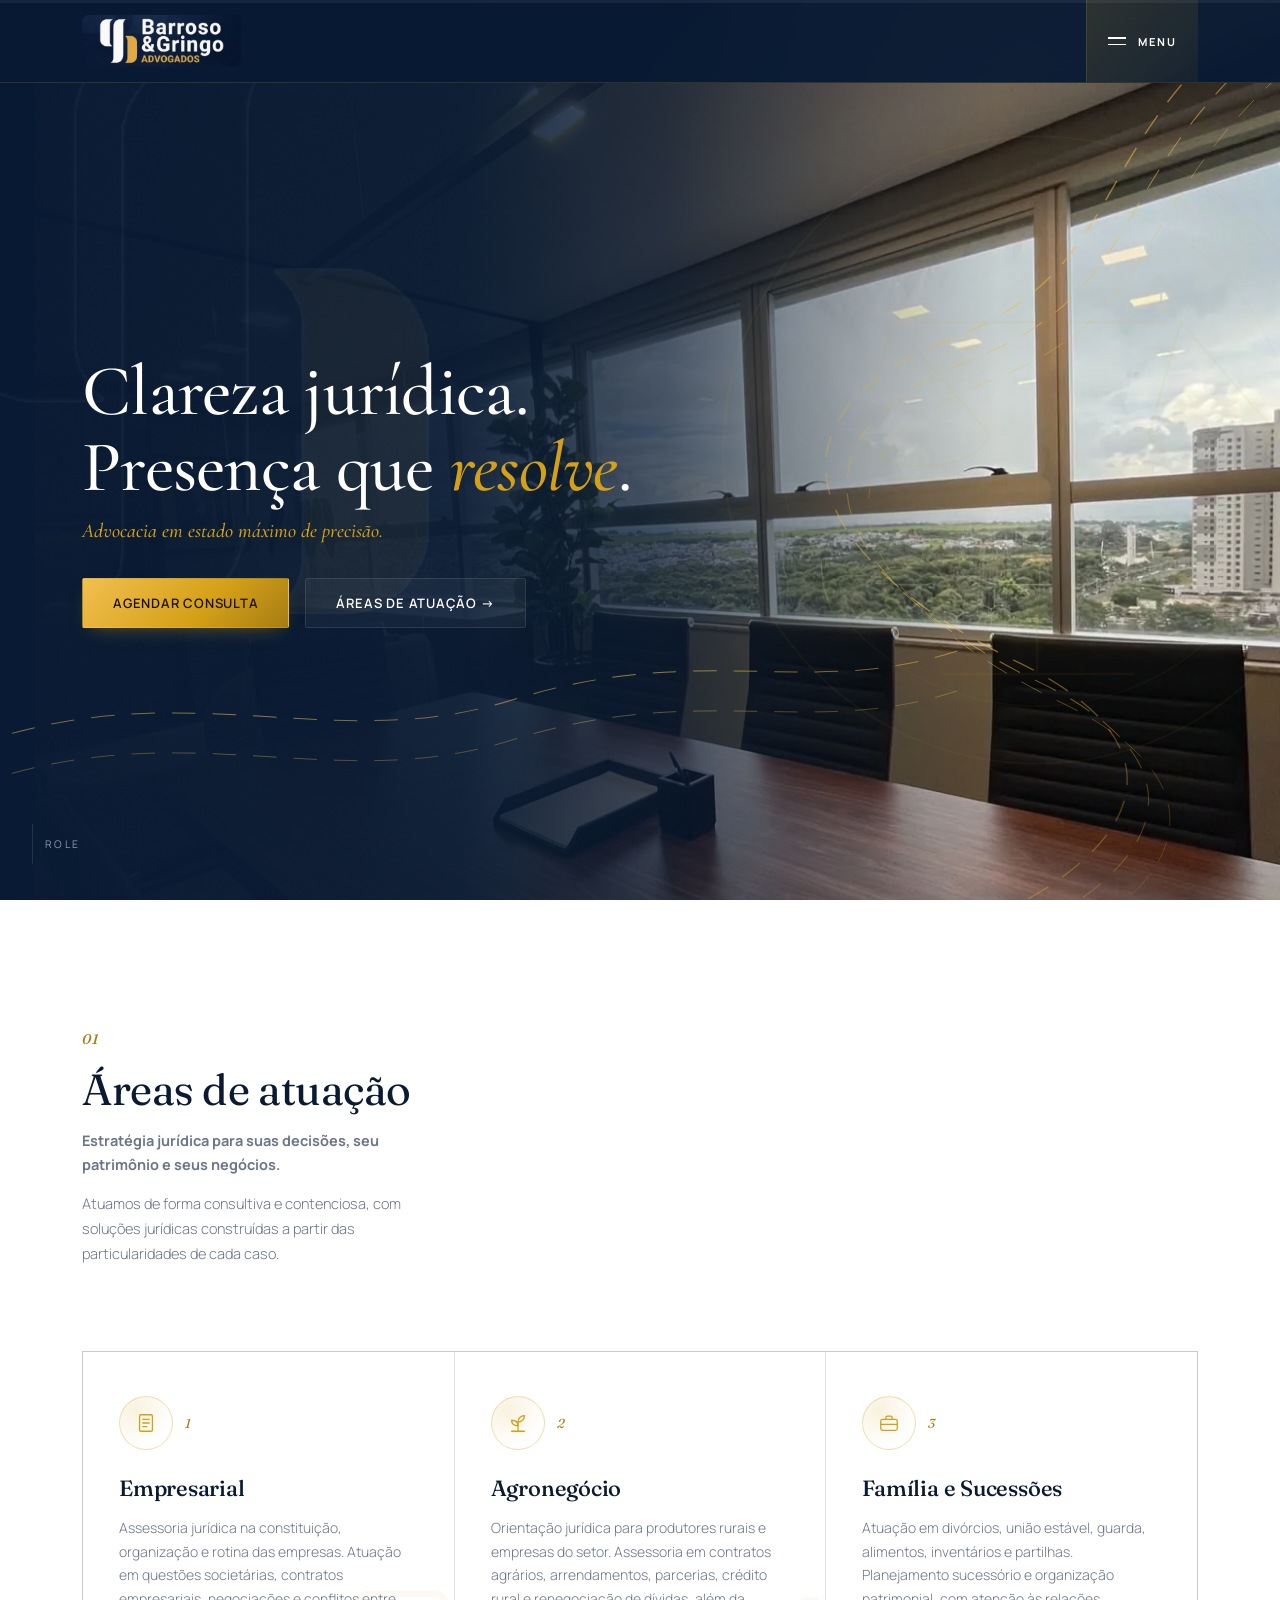
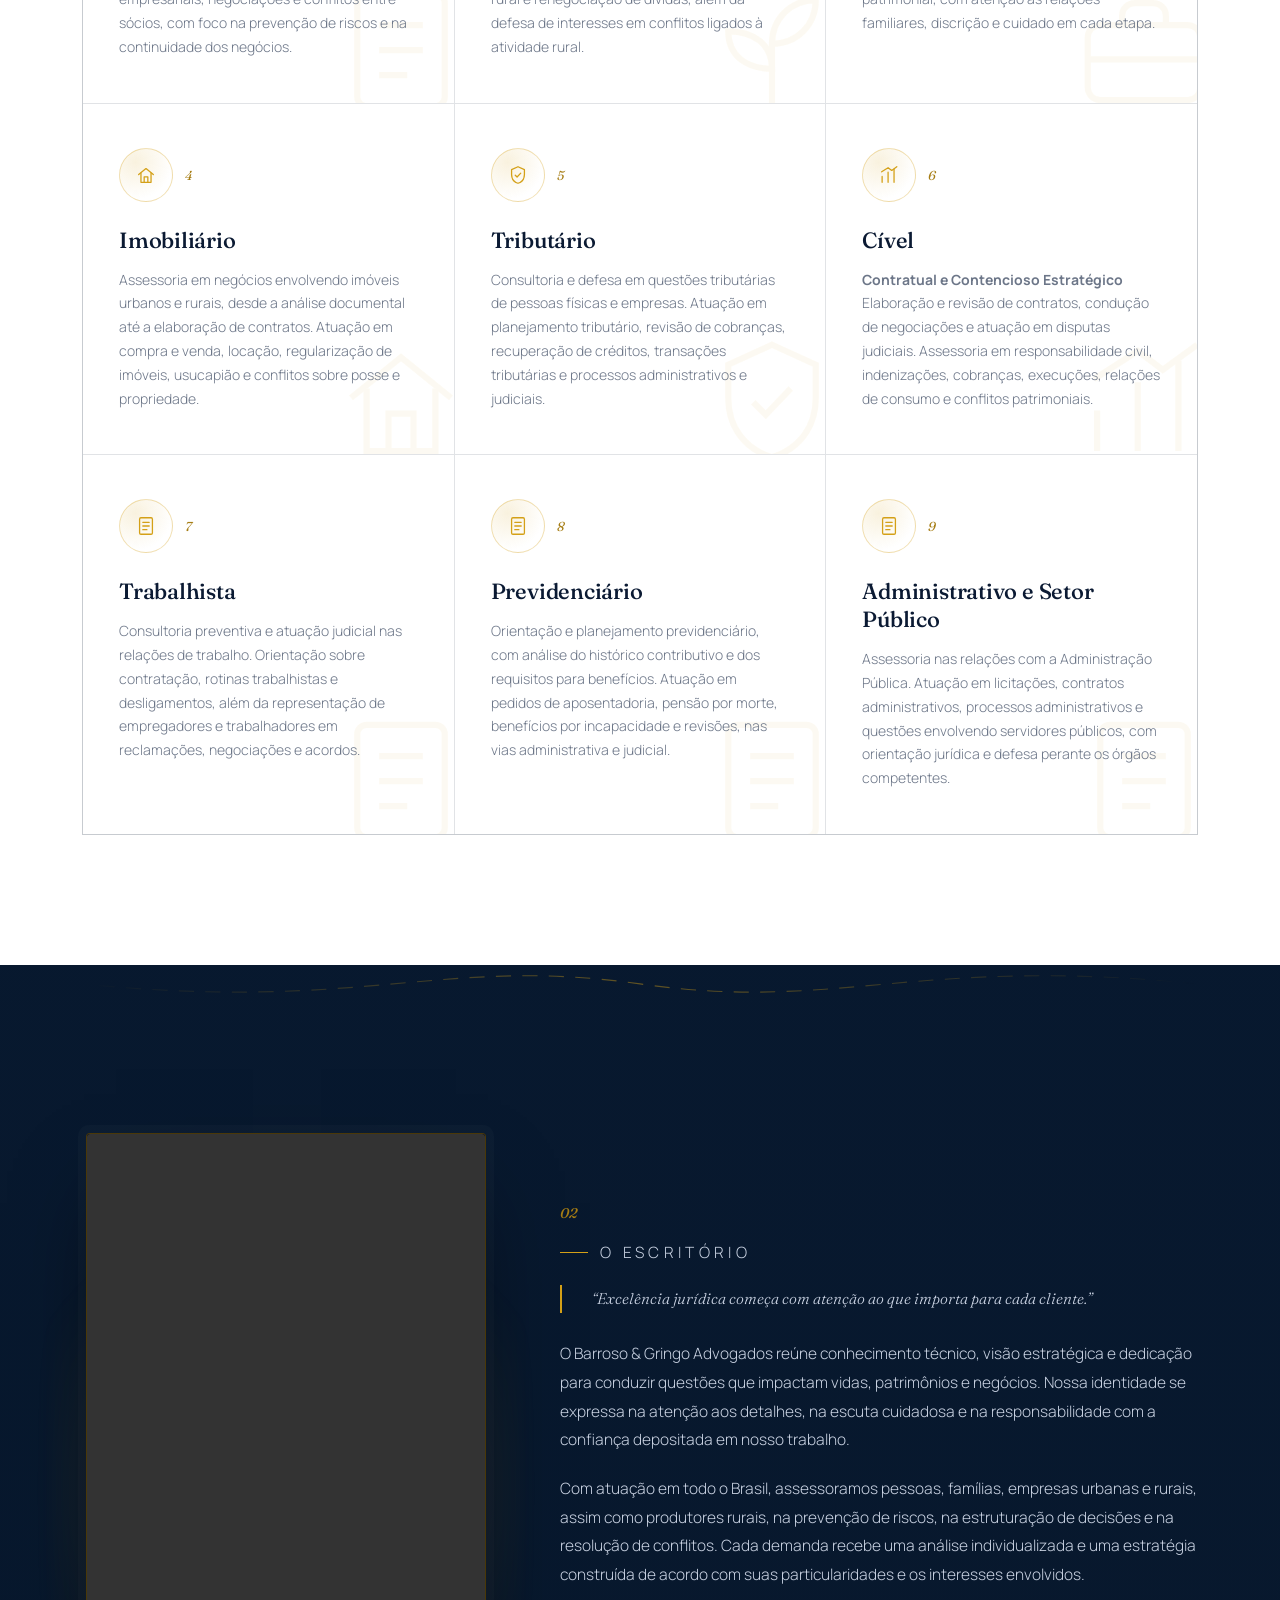
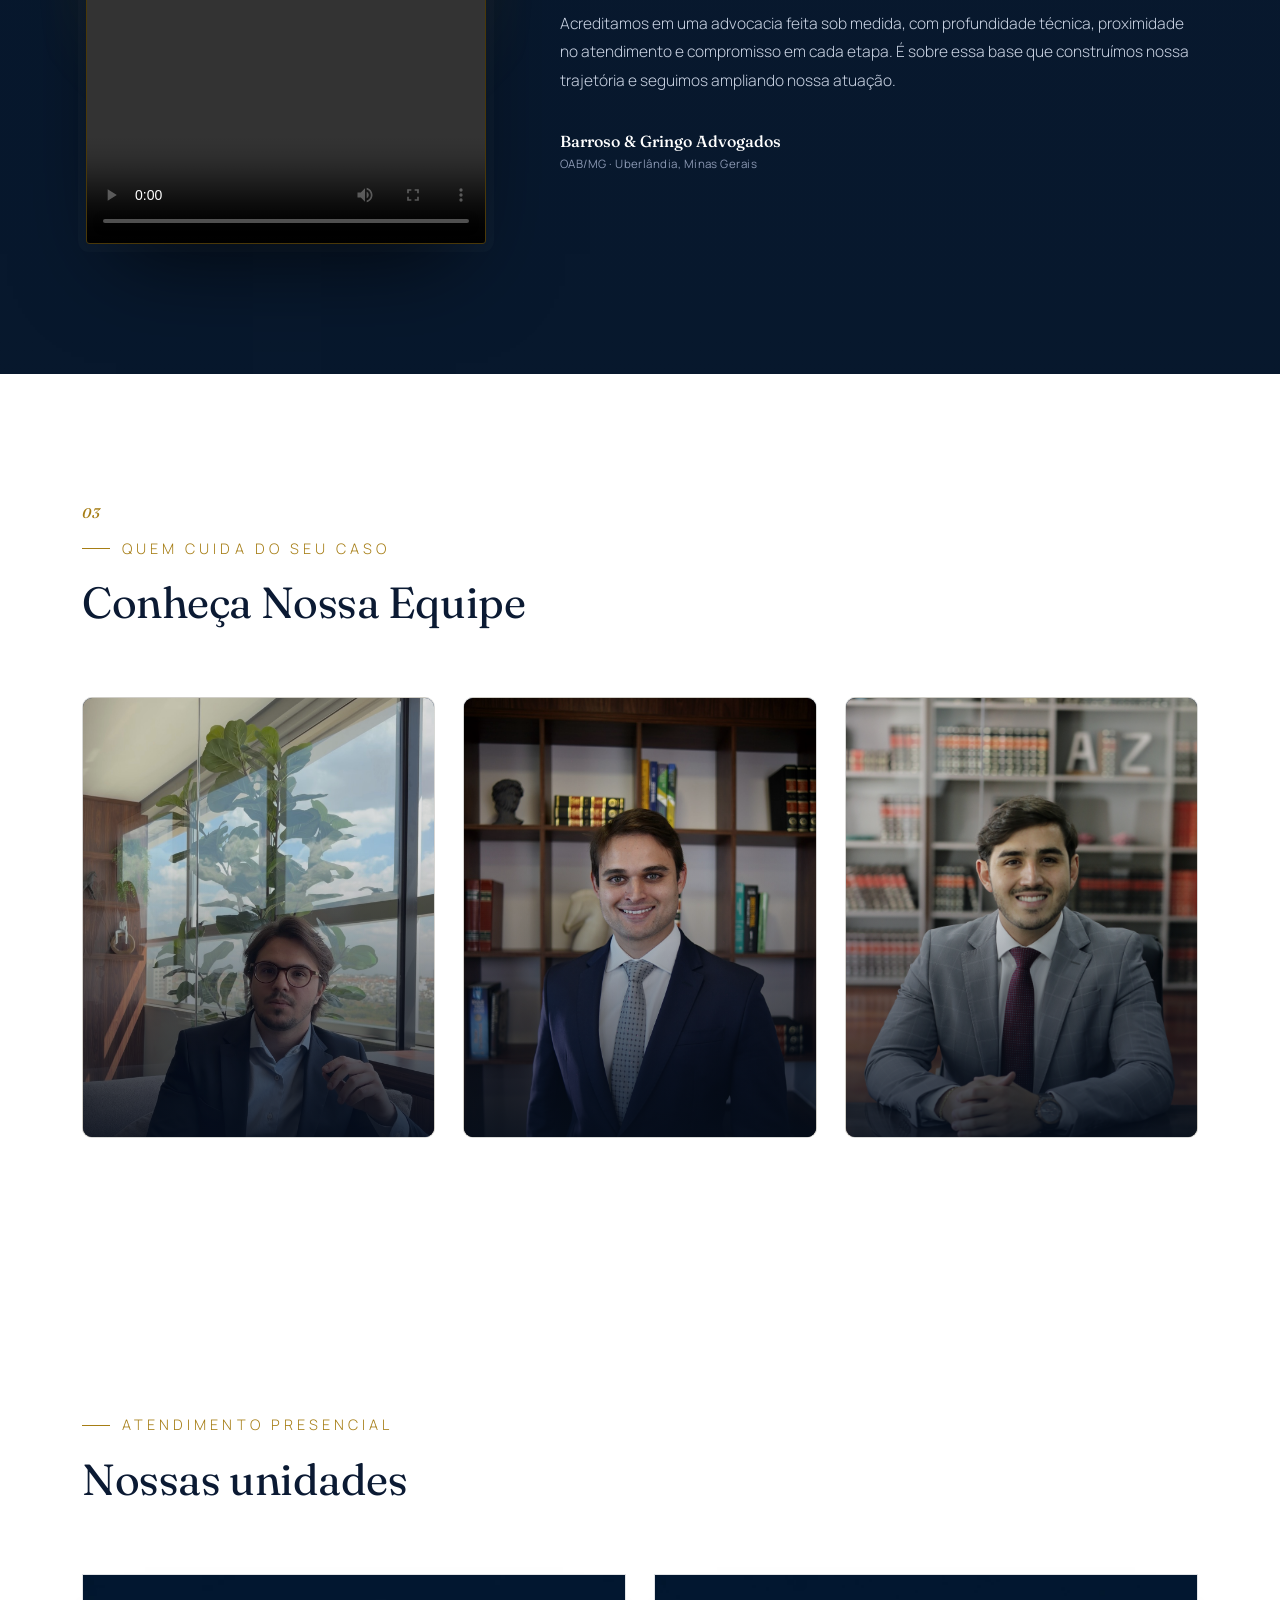
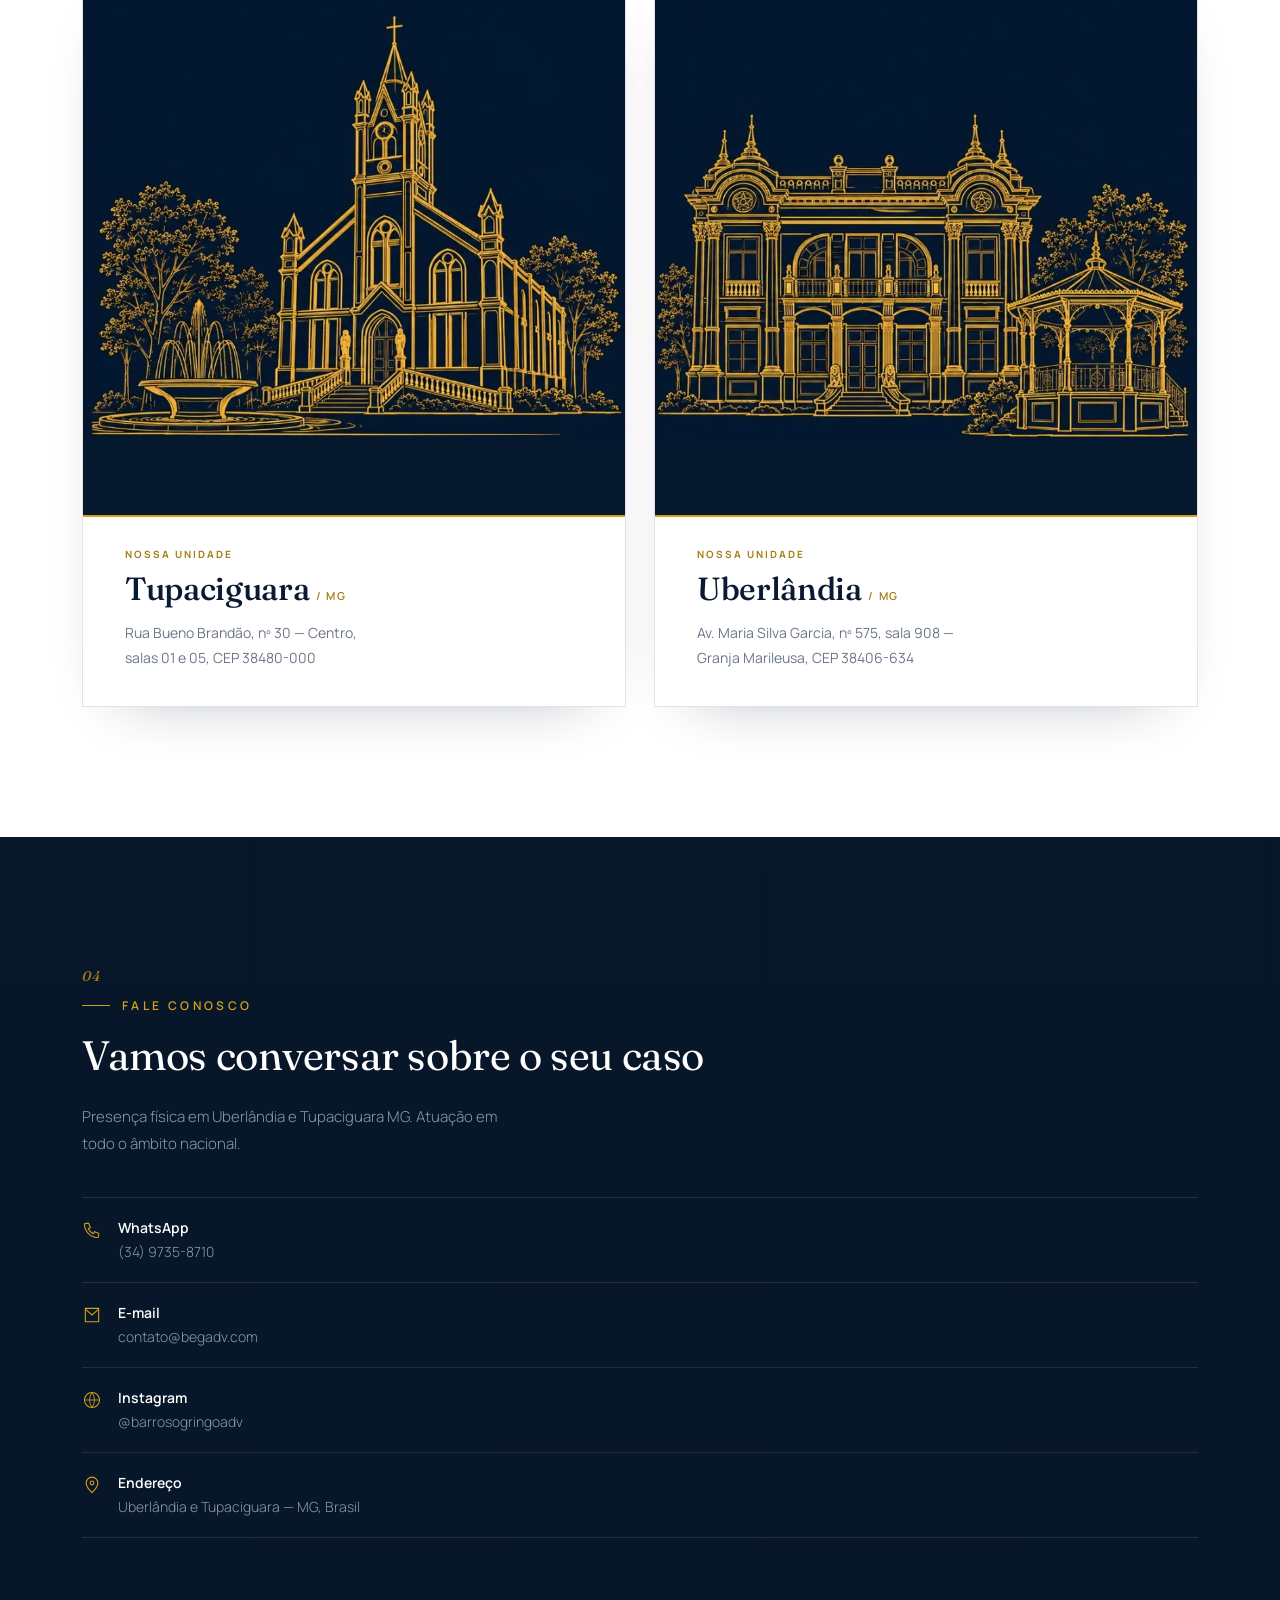
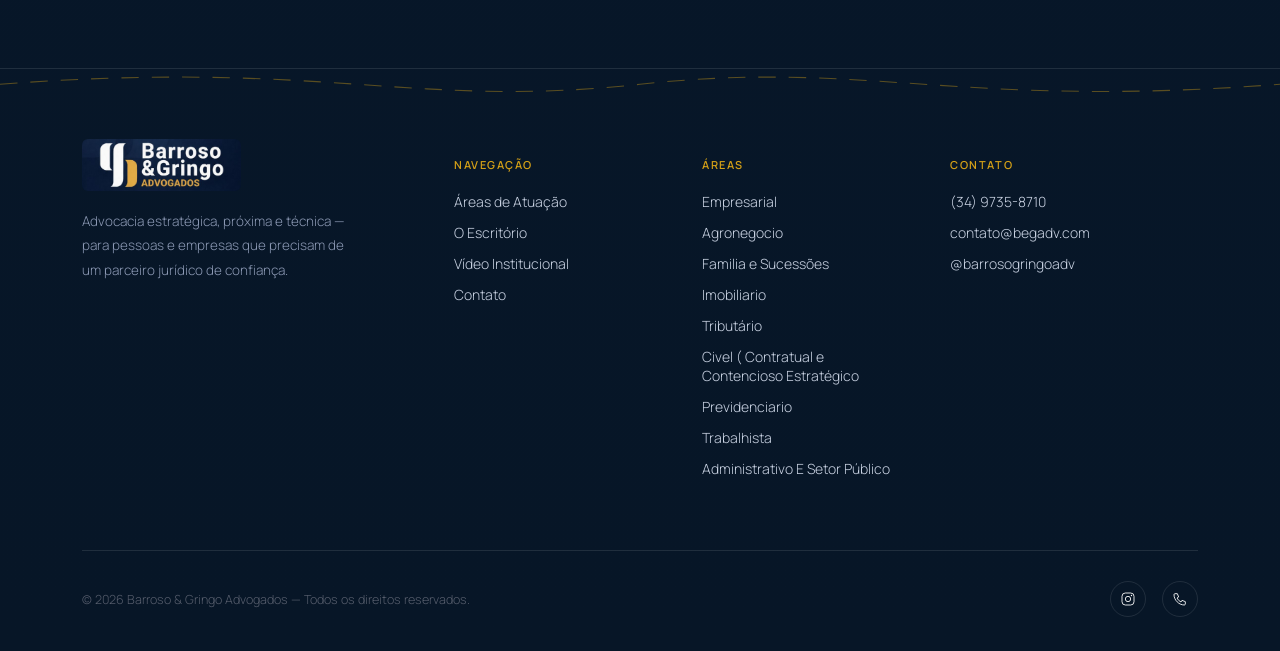
==== commit 2f723e1d: "Ajusta gradiente do hero Co-authored-by: Copilot <223556219+Copilot@users.noreply.github.com>" ====
--- a/index.html
+++ b/index.html
@@ -230,8 +230,8 @@
   .hero::before{
     content:"";position:absolute;inset:0;z-index:0;pointer-events:none;
     background:
-      linear-gradient(90deg,rgba(8,26,51,1) 0%,rgba(8,26,51,.98) 28%,rgba(8,26,51,.78) 43%,rgba(8,26,51,.34) 60%,rgba(8,26,51,.08) 78%,transparent 100%),
-      linear-gradient(180deg,rgba(8,26,51,.18) 0%,transparent 42%,rgba(8,26,51,.22) 100%);
+      linear-gradient(90deg,rgba(8,26,51,.98) 0%,rgba(8,26,51,.94) 36%,rgba(8,26,51,.72) 52%,rgba(8,26,51,.24) 68%,transparent 78%),
+      linear-gradient(180deg,rgba(8,26,51,.12) 0%,transparent 42%,rgba(8,26,51,.12) 100%);
   }
   .hero-lines{position:absolute;inset:0;width:100%;height:100%;z-index:1;pointer-events:none;}
   .hero-lines path{
@@ -264,8 +264,8 @@
   }
   .hero h1 em{font-style:italic;color:var(--gold);font-weight:500;}
   .hero p.lead{
-    max-width:560px;margin:0 0 30px;
-    color:var(--cream-dim);font:400 clamp(18px,1.6vw,20px)/1.65 'Manrope',sans-serif;
+    max-width:560px;margin:-16px 0 30px;
+    color:var(--gold);font:italic 500 clamp(18px,1.6vw,20px)/1.65 'Cormorant Garamond',serif;
   }
   .hero-actions{display:flex;gap:16px;flex-wrap:wrap;}
   .scroll-cue{
@@ -681,8 +681,8 @@
     }
     .hero::before{
       background:
-        linear-gradient(90deg,rgba(8,26,51,.94) 0%,rgba(8,26,51,.82) 38%,rgba(8,26,51,.42) 68%,rgba(8,26,51,.12) 100%),
-        linear-gradient(180deg,rgba(8,26,51,.2) 0%,transparent 45%,rgba(8,26,51,.28) 100%);
+        linear-gradient(90deg,rgba(8,26,51,.94) 0%,rgba(8,26,51,.82) 42%,rgba(8,26,51,.42) 68%,rgba(8,26,51,.12) 100%),
+        linear-gradient(180deg,rgba(8,26,51,.16) 0%,transparent 45%,rgba(8,26,51,.2) 100%);
     }
     nav{min-height:70px;gap:8px;}
     .burger{min-width:96px;min-height:70px;padding:0 14px;gap:9px;}
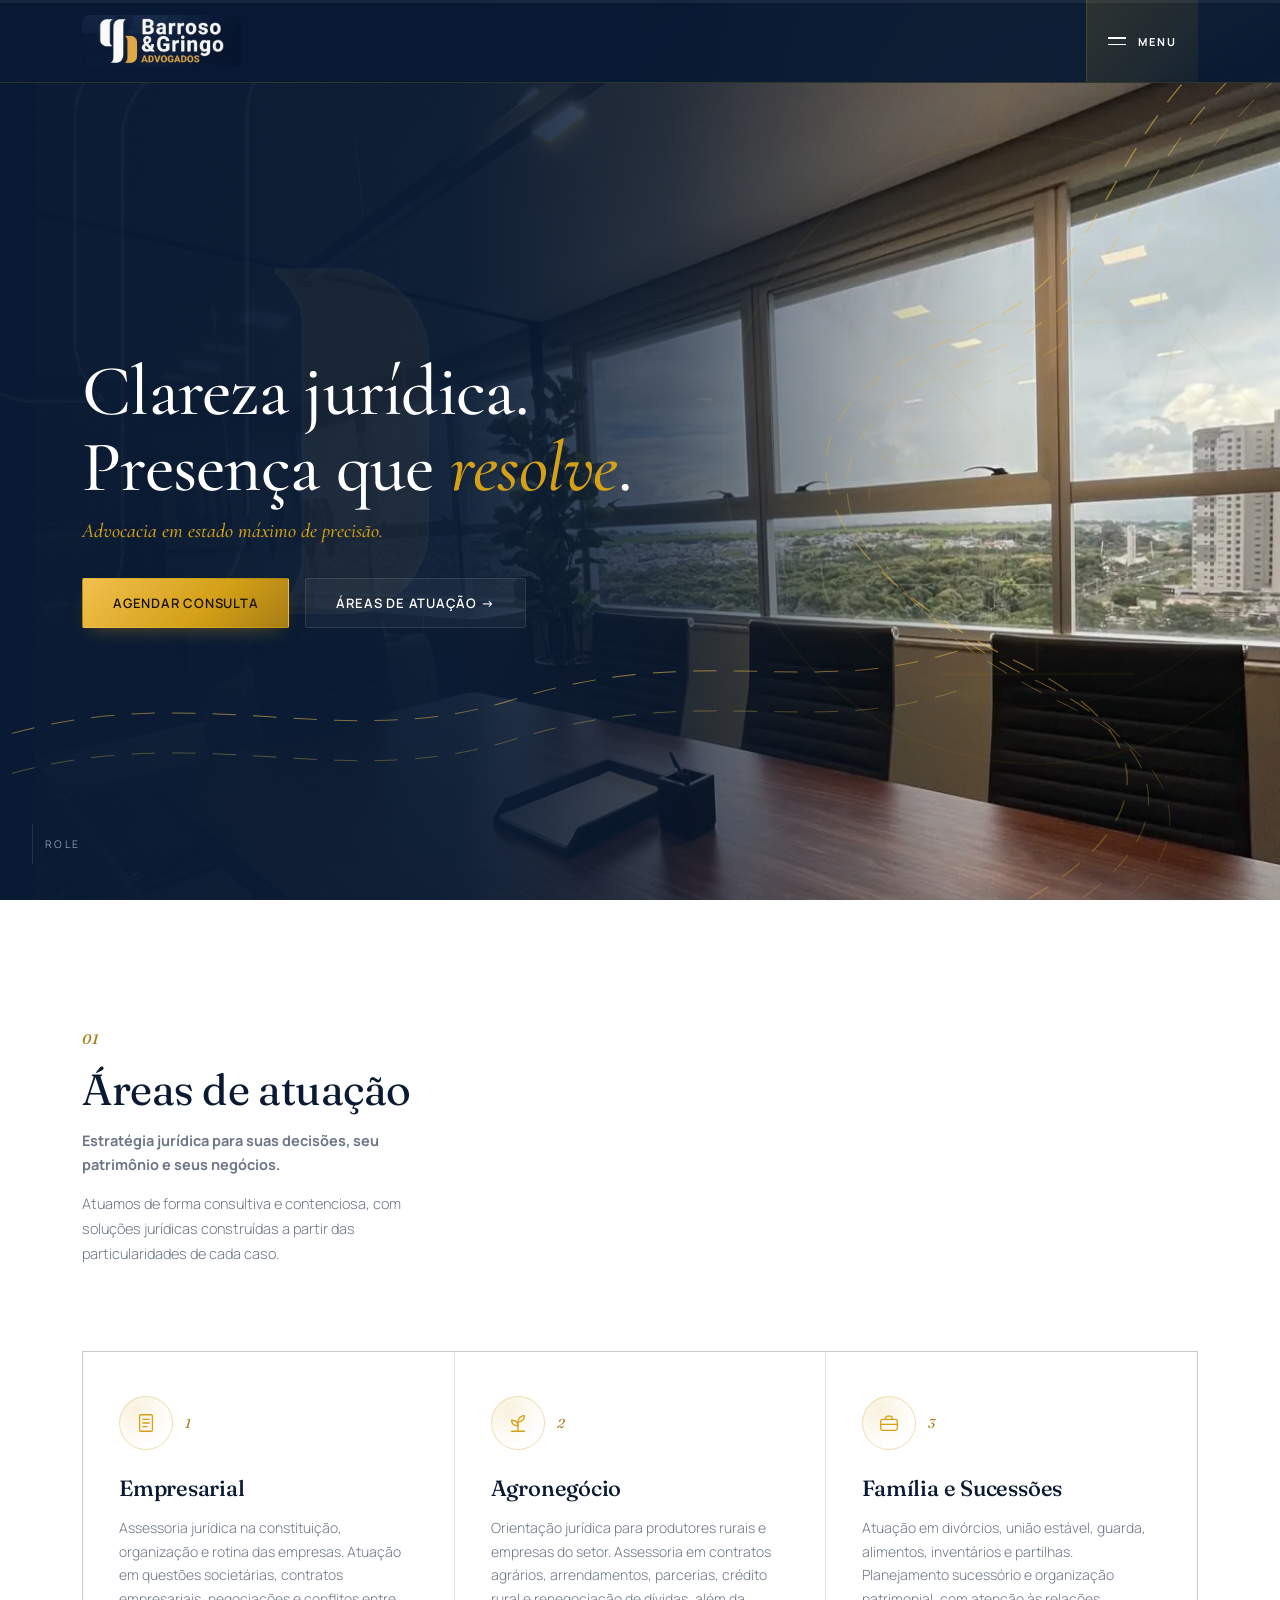
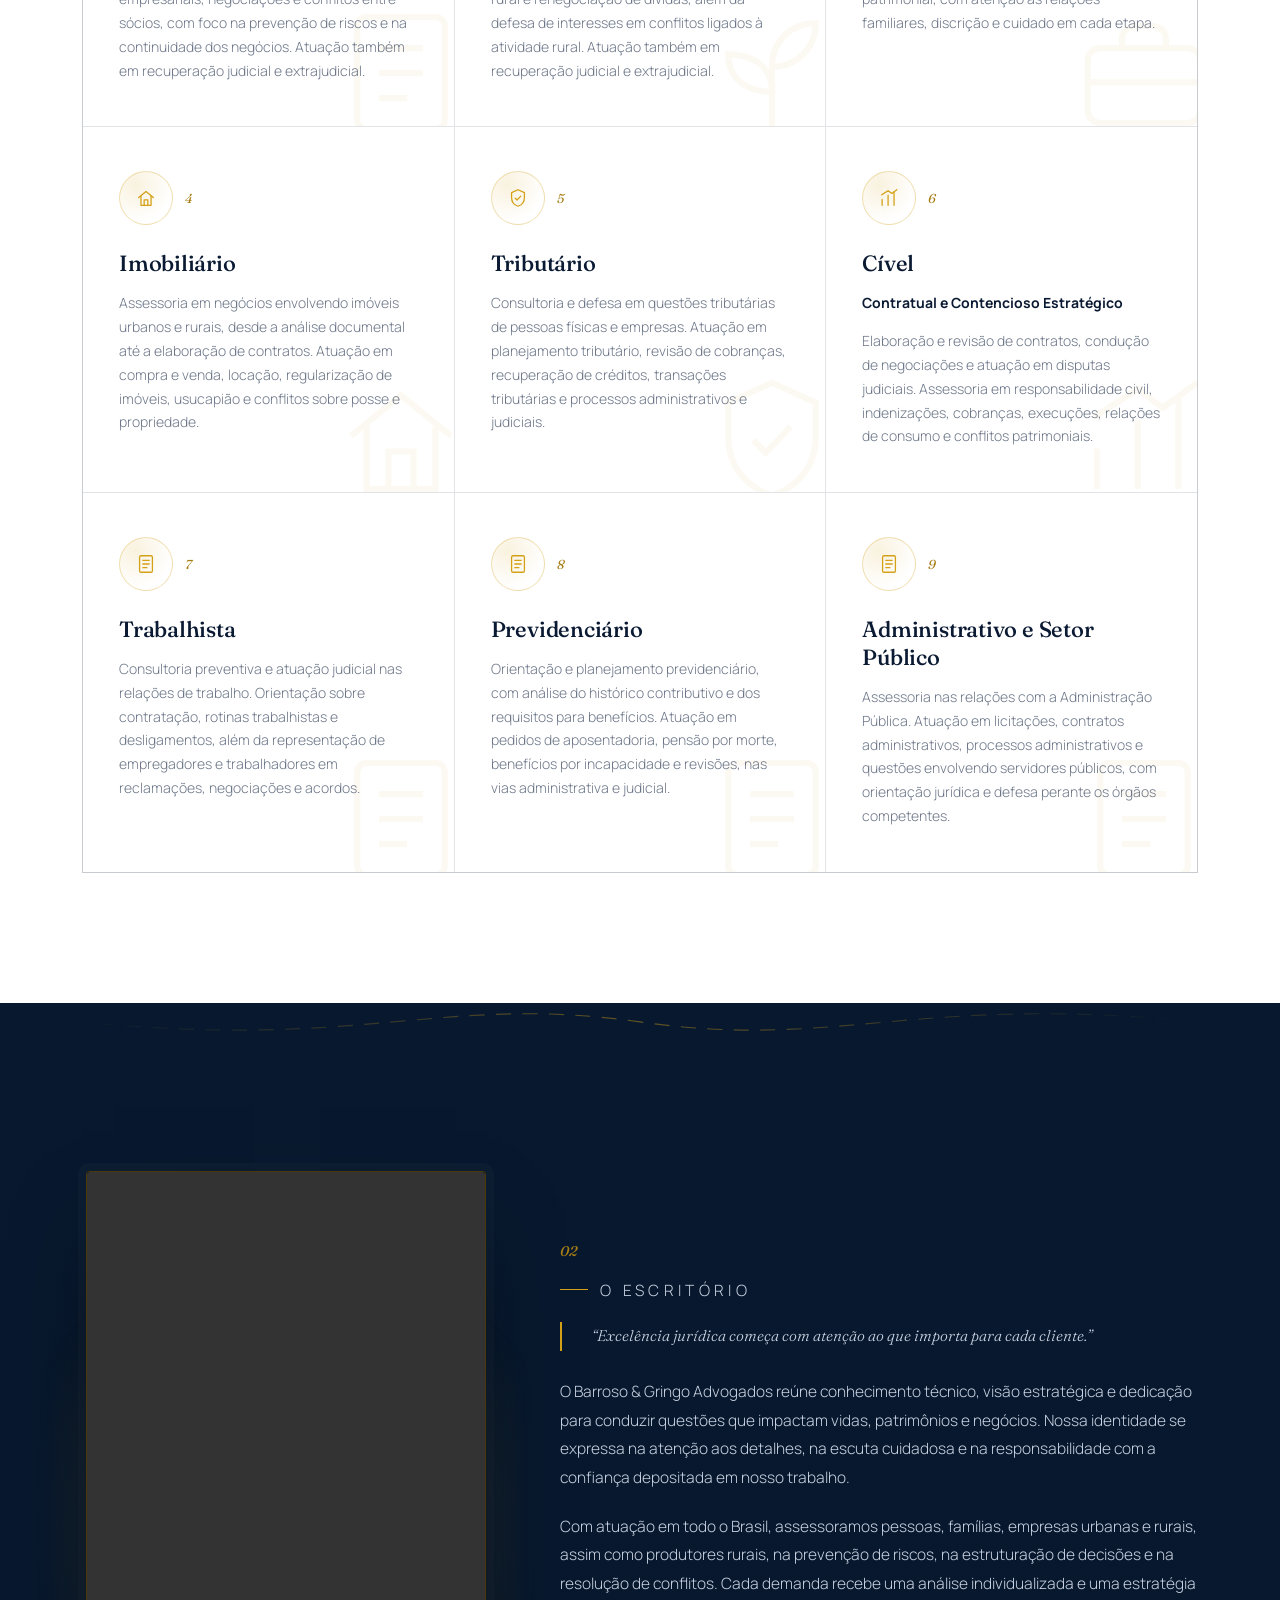
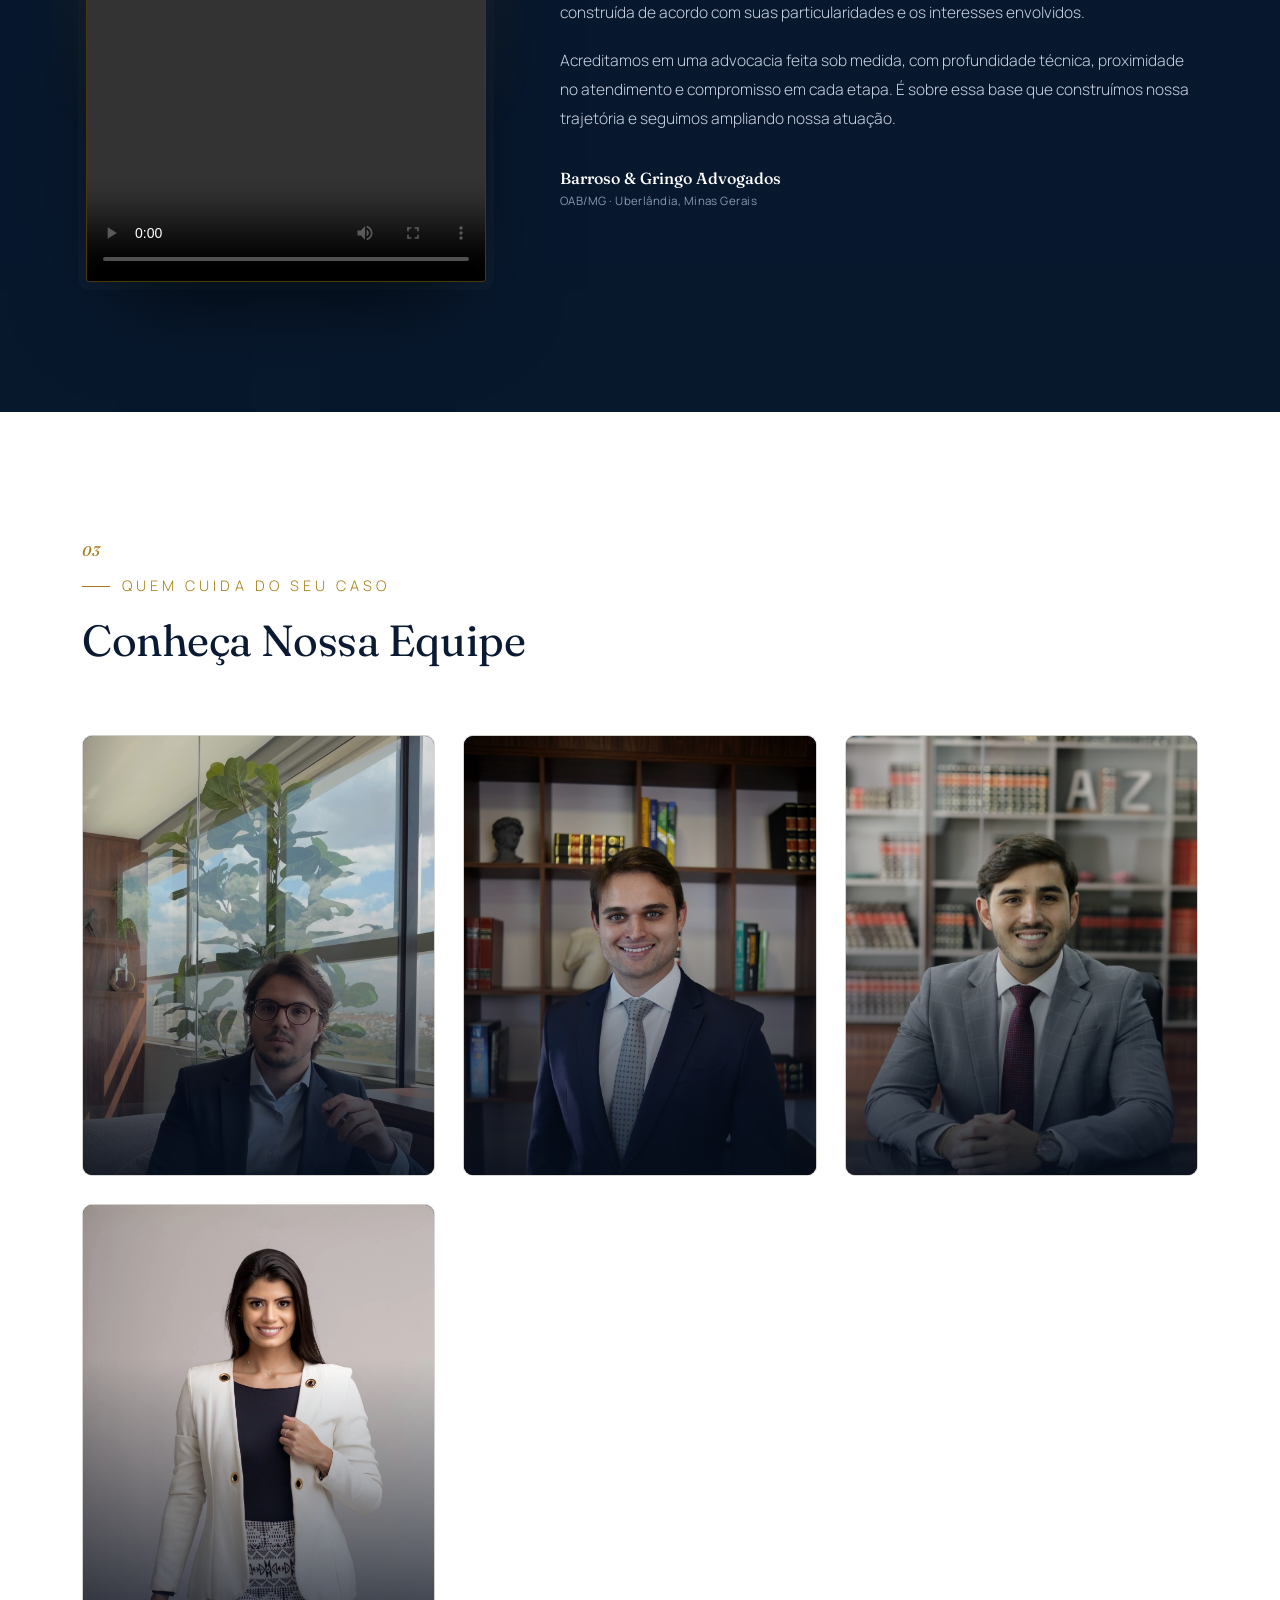
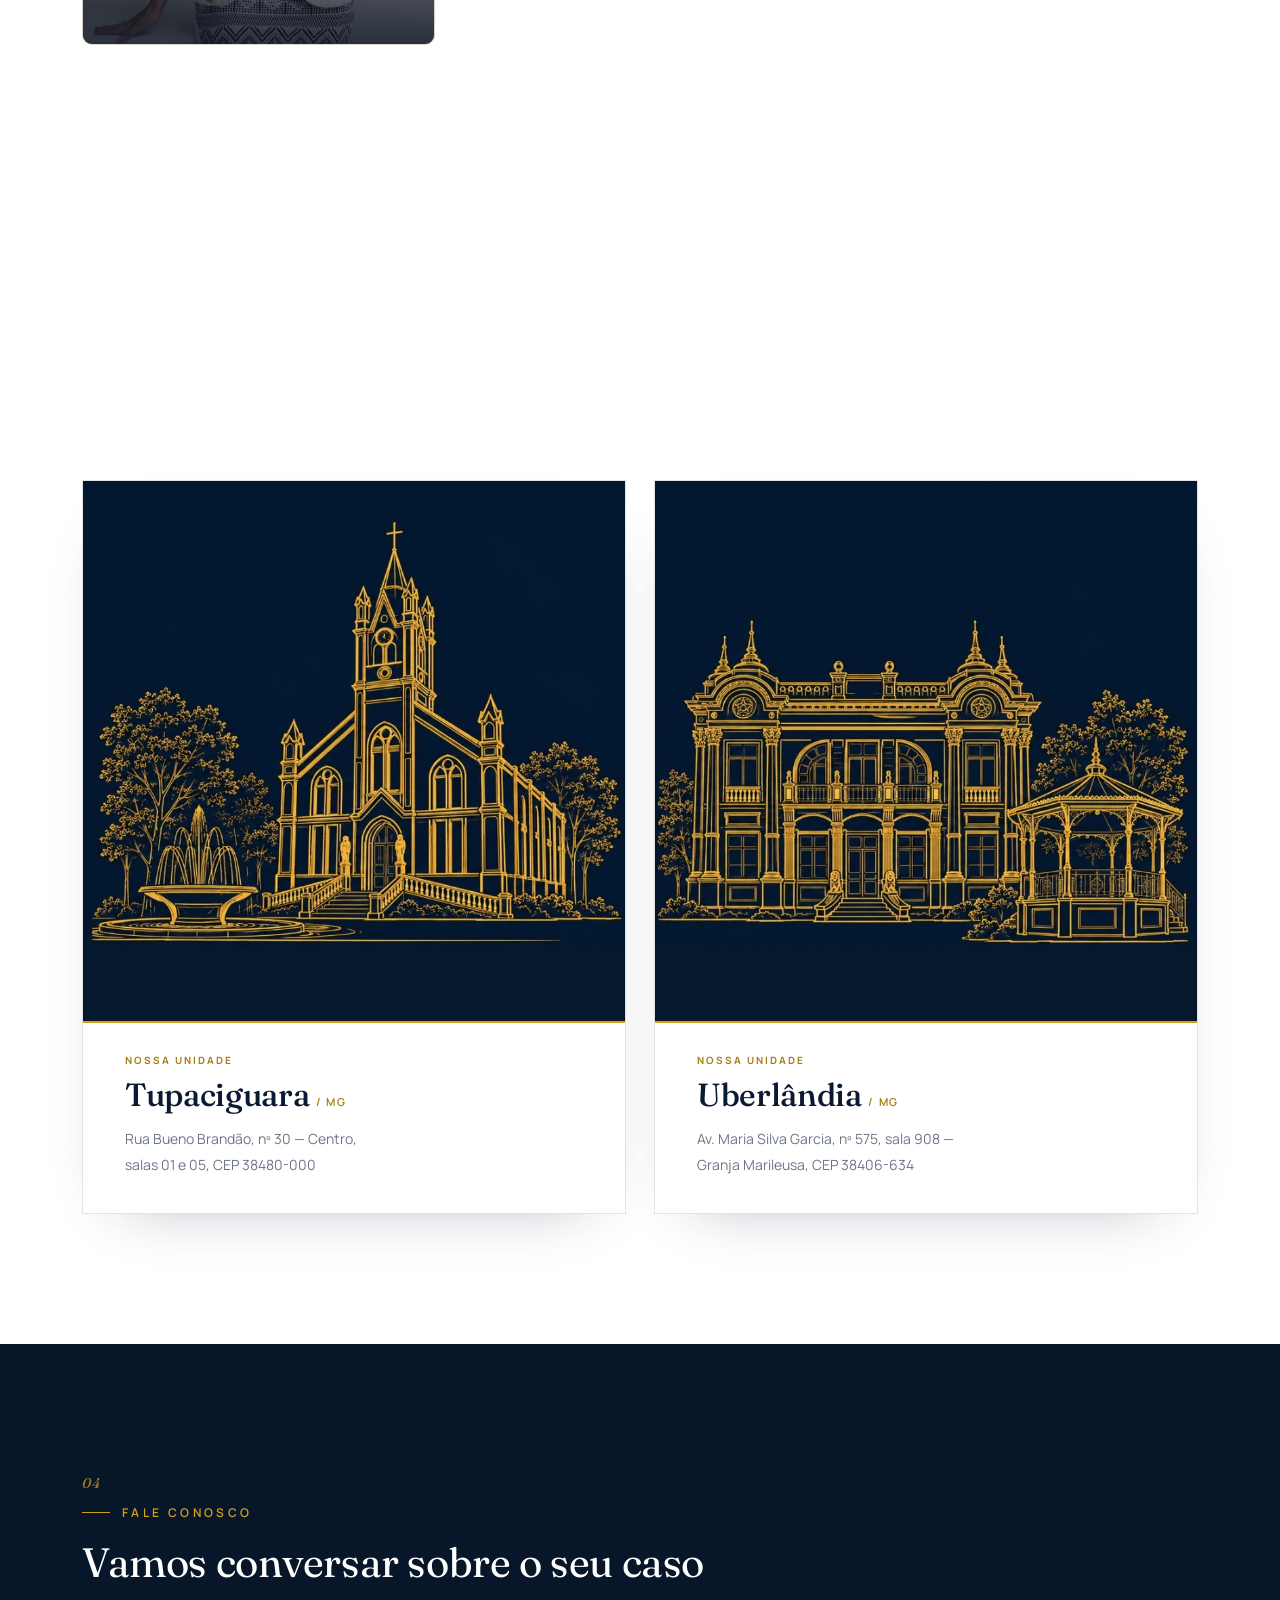
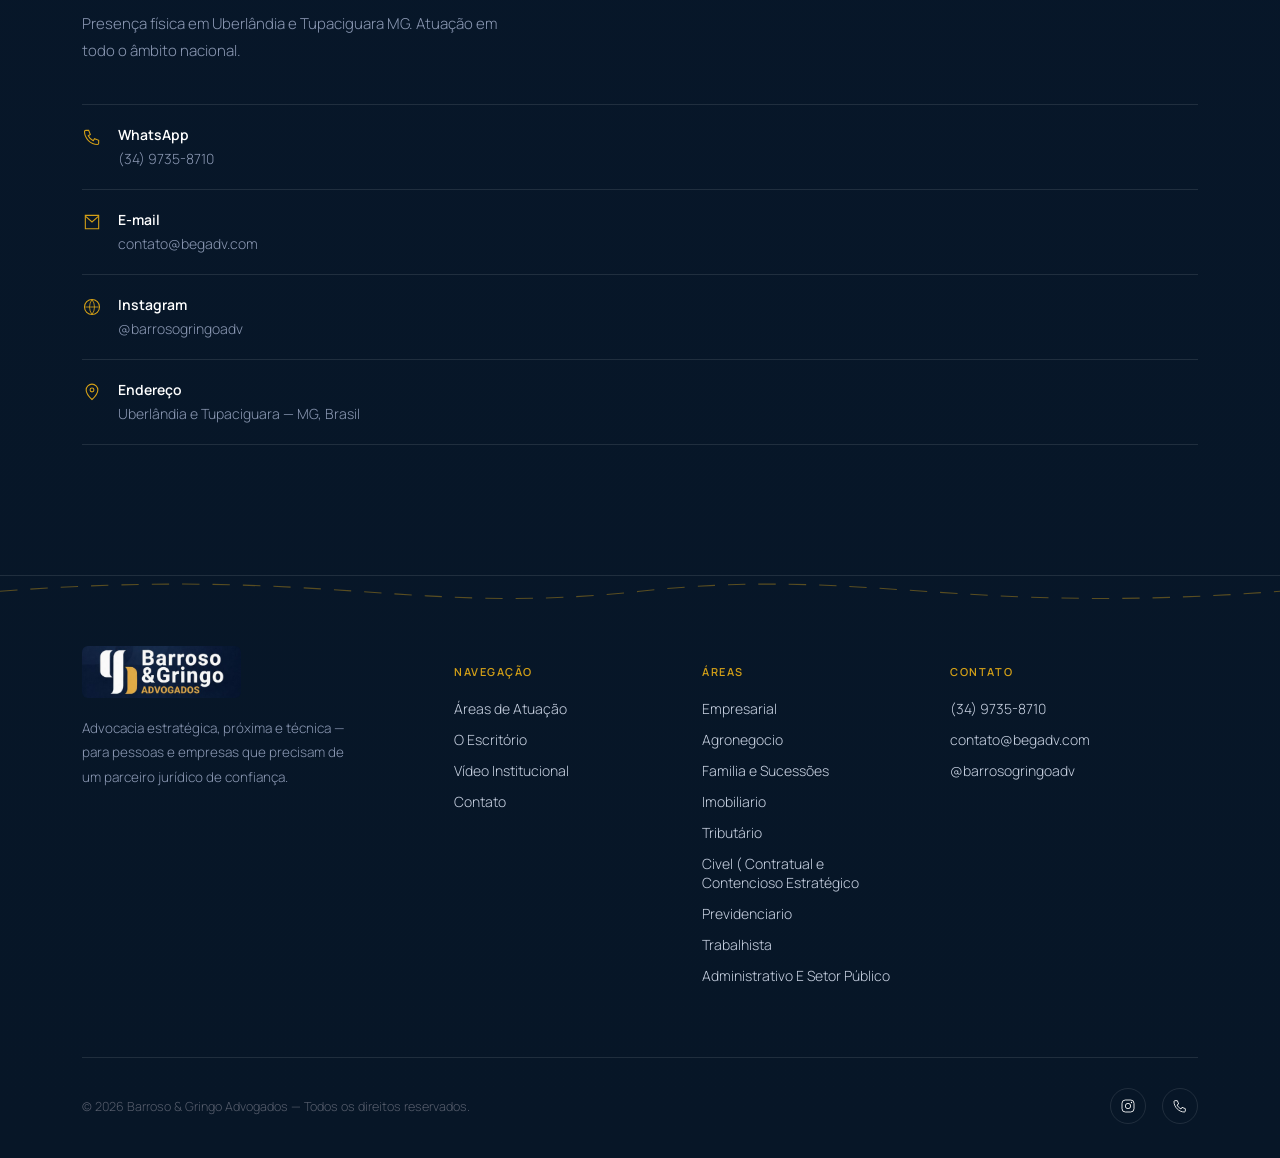
==== commit 5c2d1672: "Adiciona Rafaela à equipe Co-authored-by: Copilot <223556219+Copilot@users.noreply.github.com>" ====
--- a/index.html
+++ b/index.html
@@ -344,6 +344,8 @@
   .area-card .icon-row{display:flex;align-items:center;margin-bottom:24px;}
   .area-card .icon-row .icon-badge{margin-bottom:0;}
   .area-card h3{font-size:22px;font-weight:500;margin-bottom:14px;}
+  .area-card h3 .area-subtitle{display:block;margin-top:14px;font-family:'Manrope',sans-serif;font-size:14px;line-height:1.7;color:var(--cream);font-weight:700;letter-spacing:normal;}
+  .area-card h3 .area-subtitle strong{font-weight:700;}
   .area-card p{font-size:14px;line-height:1.7;color:var(--stone);font-weight:300;margin:0;}
   .area-card .arrow{
     position:absolute;top:44px;right:36px;color:var(--gold);opacity:0;
@@ -788,14 +790,14 @@
         <svg class="bg-icon" viewBox="0 0 24 24"><rect x="5" y="3" width="14" height="18" rx="1.5"/><path d="M8.5 8h7M8.5 12h7M8.5 16h4.5"/></svg>
         <div class="icon-row"><div class="icon-badge"><svg viewBox="0 0 24 24"><rect x="5" y="3" width="14" height="18" rx="1.5"/><path d="M8.5 8h7M8.5 12h7M8.5 16h4.5"/></svg></div><span class="area-num">1</span></div>
         <h3>Empresarial</h3>
-        <p>Assessoria jurídica na constituição, organização e rotina das empresas. Atuação em questões societárias, contratos empresariais, negociações e conflitos entre sócios, com foco na prevenção de riscos e na continuidade dos negócios.</p>
+        <p>Assessoria jurídica na constituição, organização e rotina das empresas. Atuação em questões societárias, contratos empresariais, negociações e conflitos entre sócios, com foco na prevenção de riscos e na continuidade dos negócios. Atuação também em recuperação judicial e extrajudicial.</p>
         <svg class="arrow" width="18" height="18" viewBox="0 0 24 24" fill="none"><path d="M5 19L19 5M19 5H8M19 5V16" stroke="currentColor" stroke-width="1.4"/></svg>
       </div>
       <div class="area-card">
         <svg class="bg-icon" viewBox="0 0 24 24"><path d="M12 21V11"/><path d="M12 15c-4 0-7-2-7-6 4 0 7 2 7 6Z"/><path d="M12 11c0-4 3-7 7-7 0 4-3 7-7 7Z"/><path d="M5 21h14"/></svg>
         <div class="icon-row"><div class="icon-badge"><svg viewBox="0 0 24 24"><path d="M12 21V11"/><path d="M12 15c-4 0-7-2-7-6 4 0 7 2 7 6Z"/><path d="M12 11c0-4 3-7 7-7 0 4-3 7-7 7Z"/><path d="M5 21h14"/></svg></div><span class="area-num">2</span></div>
         <h3>Agronegócio</h3>
-        <p>Orientação jurídica para produtores rurais e empresas do setor. Assessoria em contratos agrários, arrendamentos, parcerias, crédito rural e renegociação de dívidas, além da defesa de interesses em conflitos ligados à atividade rural.</p>
+        <p>Orientação jurídica para produtores rurais e empresas do setor. Assessoria em contratos agrários, arrendamentos, parcerias, crédito rural e renegociação de dívidas, além da defesa de interesses em conflitos ligados à atividade rural. Atuação também em recuperação judicial e extrajudicial.</p>
         <svg class="arrow" width="18" height="18" viewBox="0 0 24 24" fill="none"><path d="M5 19L19 5M19 5H8M19 5V16" stroke="currentColor" stroke-width="1.4"/></svg>
       </div>
       <div class="area-card">
@@ -822,8 +824,7 @@
       <div class="area-card">
         <svg class="bg-icon" viewBox="0 0 24 24"><path d="M4.5 20V13.5M11 20V9M17.5 20V5.5"/><path d="M4 8.5L11 4l4 3 5.5-4"/></svg>
         <div class="icon-row"><div class="icon-badge"><svg viewBox="0 0 24 24"><path d="M4.5 20V13.5M11 20V9M17.5 20V5.5"/><path d="M4 8.5L11 4l4 3 5.5-4"/></svg></div><span class="area-num">6</span></div>
-        <h3>Cível</h3>
-        <p><strong>Contratual e Contencioso Estratégico</strong></p>
+        <h3>Cível<span class="area-subtitle"><strong>Contratual e Contencioso Estratégico</strong></span></h3>
         <p>Elaboração e revisão de contratos, condução de negociações e atuação em disputas judiciais. Assessoria em responsabilidade civil, indenizações, cobranças, execuções, relações de consumo e conflitos patrimoniais.</p>
         <svg class="arrow" width="18" height="18" viewBox="0 0 24 24" fill="none"><path d="M5 19L19 5M19 5H8M19 5V16" stroke="currentColor" stroke-width="1.4"/></svg>
       </div>
@@ -928,9 +929,15 @@
           <button type="button" class="socio-open" data-profile="profile-nathan" aria-haspopup="dialog" aria-controls="socioDialog">VEJA MAIS</button>
         </div>
       </article>
+      <article class="socio-card">
+        <div class="socio-photo">
+          <img src="WhatsApp Image 2026-11-10 at 10.18.21.jpeg" alt="Retrato de Rafaela Costa e Silva">
+          <button type="button" class="socio-open" data-profile="profile-rafaela" aria-haspopup="dialog" aria-controls="socioDialog">VEJA MAIS</button>
+        </div>
+      </article>
     </div>
 
-    <dialog class="socio-dialog" id="socioDialog" aria-label="Perfil completo do sócio">
+    <dialog class="socio-dialog" id="socioDialog" aria-label="Perfil completo da equipe">
       <button type="button" class="socio-dialog__close" id="socioDialogClose" aria-label="Fechar perfil">&times;</button>
       <article class="socio-dialog__profile" id="profile-nathan" hidden>
         <img class="socio-dialog__photo" src="nathan-faleiros.jpg" alt="Retrato de Nathan Faleiros de Oliveira">
@@ -944,6 +951,20 @@
             <p>No exercício da advocacia, acredita em uma atuação próxima, estratégica e cuidadosa, em que cada cliente é compreendido em sua individualidade e cada questão é analisada sob suas particularidades. Uma advocacia de clientes, e não de demandas, voltada à construção das melhores soluções jurídicas para cada realidade.</p>
           </div>
           <div class="socio-dialog__areas"><h3>Áreas de atuação</h3><div class="socio-badges"><span>Tributário</span></div></div>
+        </div>
+      </article>
+      <article class="socio-dialog__profile" id="profile-rafaela" hidden>
+        <img class="socio-dialog__photo" src="WhatsApp Image 2026-11-10 at 10.18.21.jpeg" alt="Retrato de Rafaela Costa e Silva">
+        <div class="socio-dialog__copy">
+          <h2 id="profile-rafaela-title">Rafaela Costa e Silva</h2>
+          <p class="socio-oab">Advogada Parceira (Associada) | OAB/MG 206.731</p>
+          <div class="socio-dialog__bio">
+            <p>Rafaela Costa e Silva é advogada especializada em Direito Previdenciário, pós-graduada em Direito da Seguridade Social e Prática Previdenciária, graduada em Direito pela ESAMC Uberlândia e com formação complementar em Mediação e Conciliação.</p>
+            <p>Iniciou sua trajetória jurídica em 2015, com experiências no Tribunal de Justiça de Minas Gerais (TJMG) e no Ministério Público de Minas Gerais (MPMG), atuando nas áreas Cível, Criminal e dos Juizados Especiais. Desde 2022, dedica-se exclusivamente à advocacia previdenciária, com atuação nas esferas administrativa e judicial.</p>
+            <p>Sua prática abrange planejamento previdenciário, regularização do CNIS, reconhecimento de vínculos e períodos contributivos, aposentadorias urbanas e rurais, benefícios por incapacidade, pensão por morte, salário-maternidade, auxílio-acidente e benefícios assistenciais (BPC/LOAS), além de revisões e recursos previdenciários.</p>
+            <p>Com atendimento presencial e digital em diferentes estados brasileiros, desenvolve uma advocacia pautada pelo conhecimento técnico, responsabilidade profissional e atendimento humanizado, buscando assegurar não apenas o reconhecimento, mas a efetiva concretização dos direitos previdenciários e assistenciais.</p>
+          </div>
+          <div class="socio-dialog__areas"><h3>Áreas de atuação</h3><div class="socio-badges"><span>Previdenciário</span></div></div>
         </div>
       </article>
       <article class="socio-dialog__profile" id="profile-gabriel" hidden>
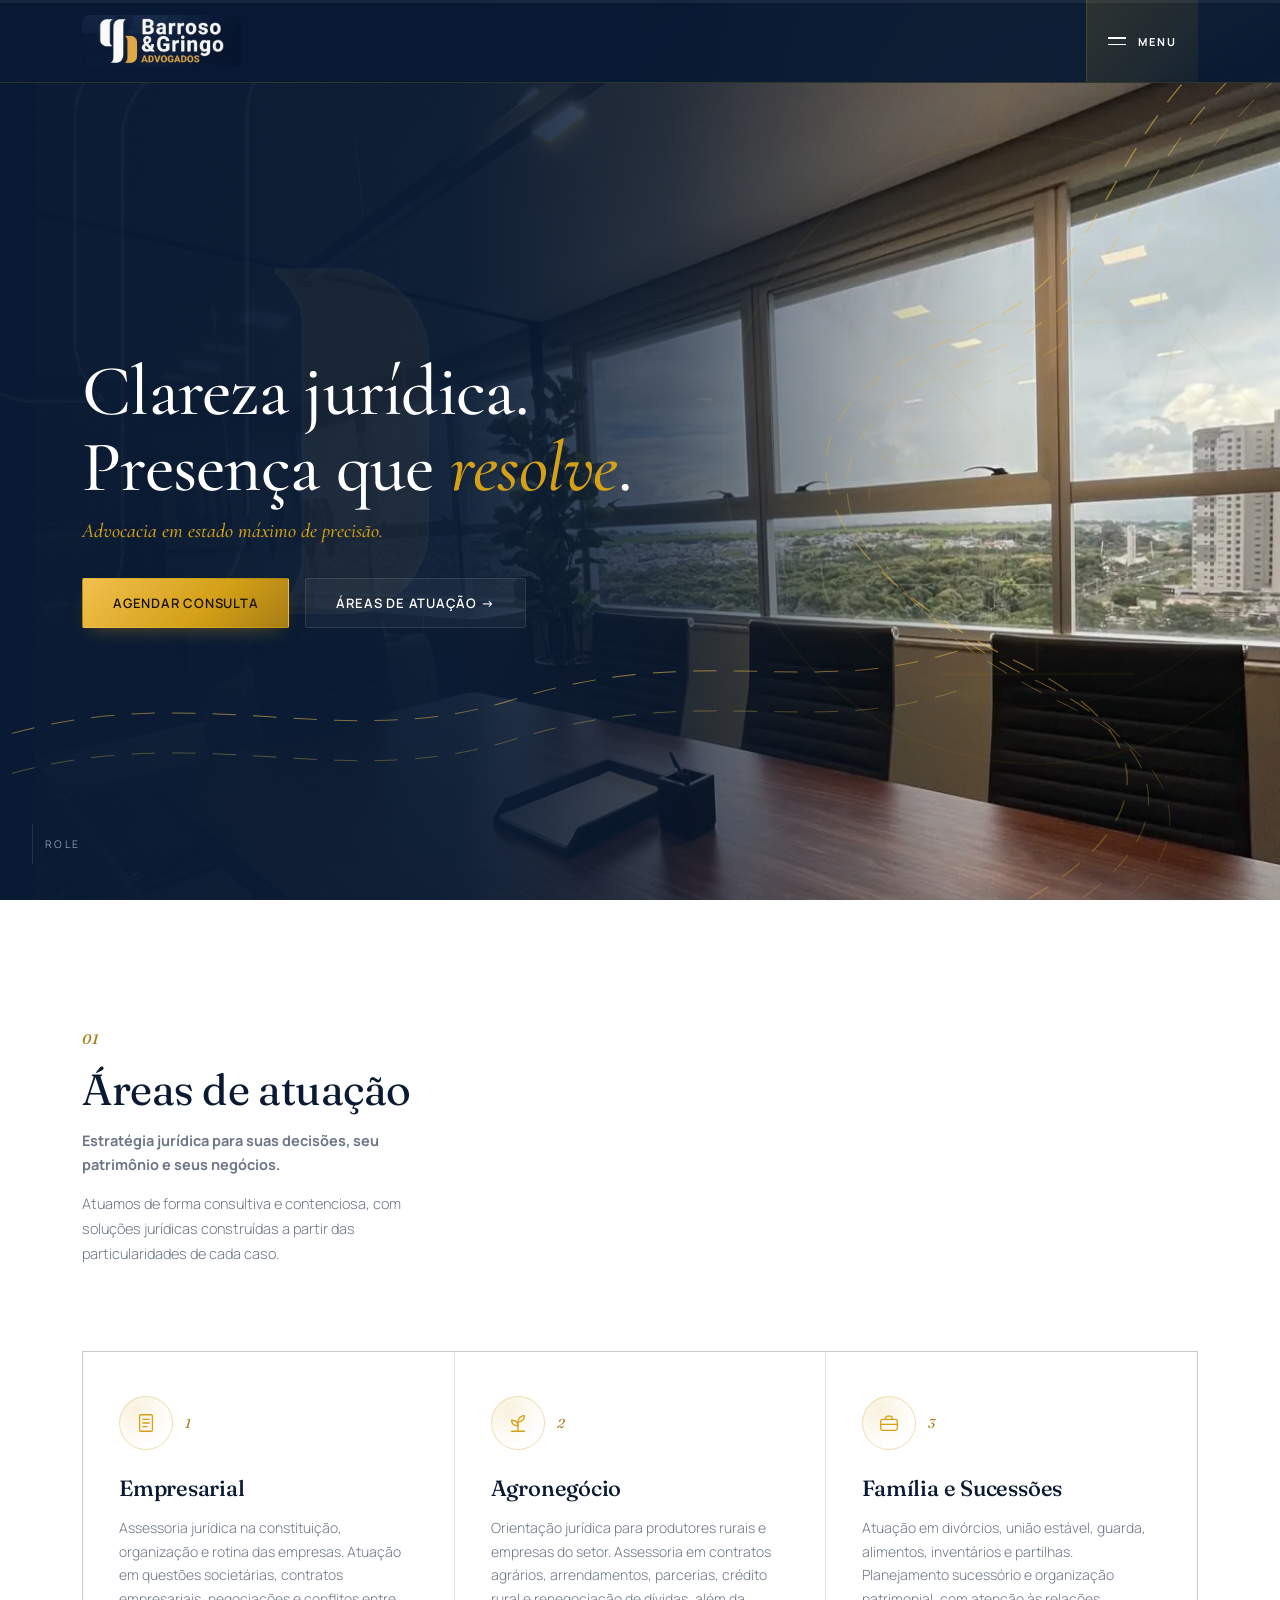
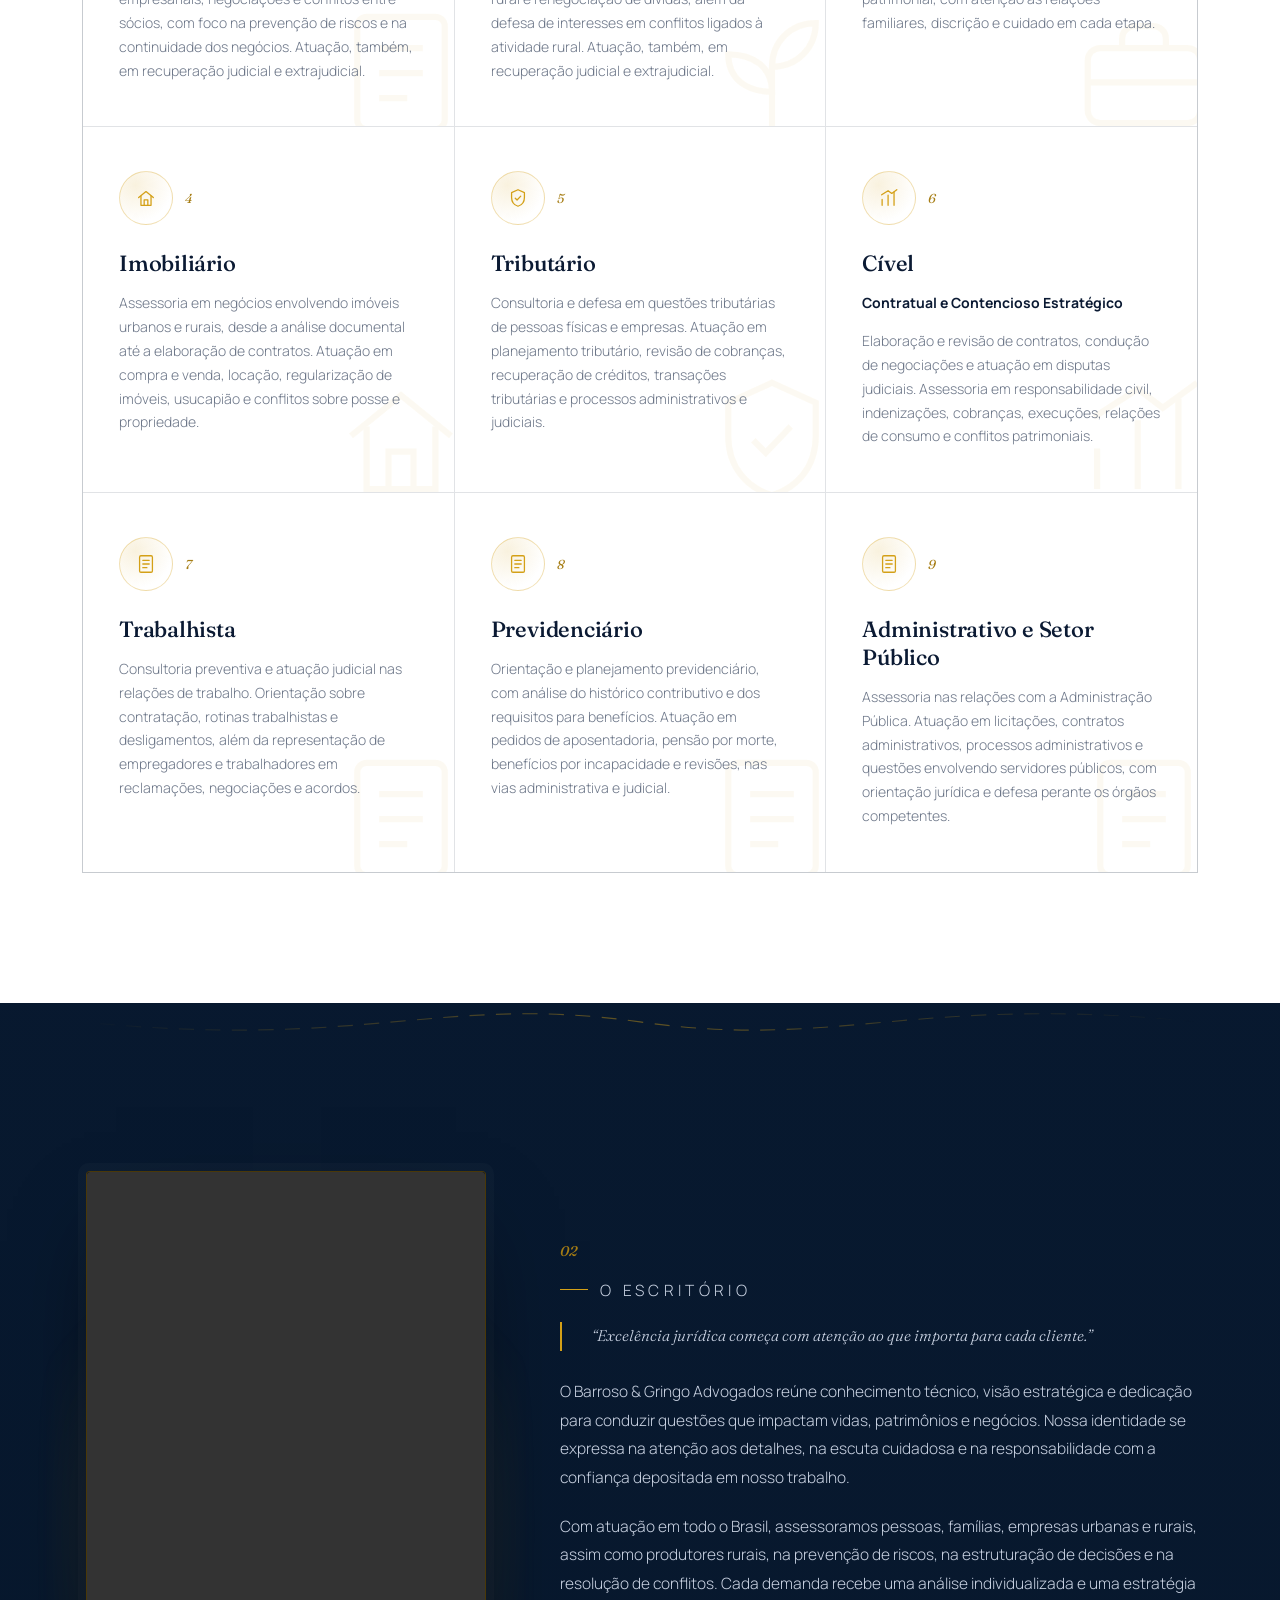
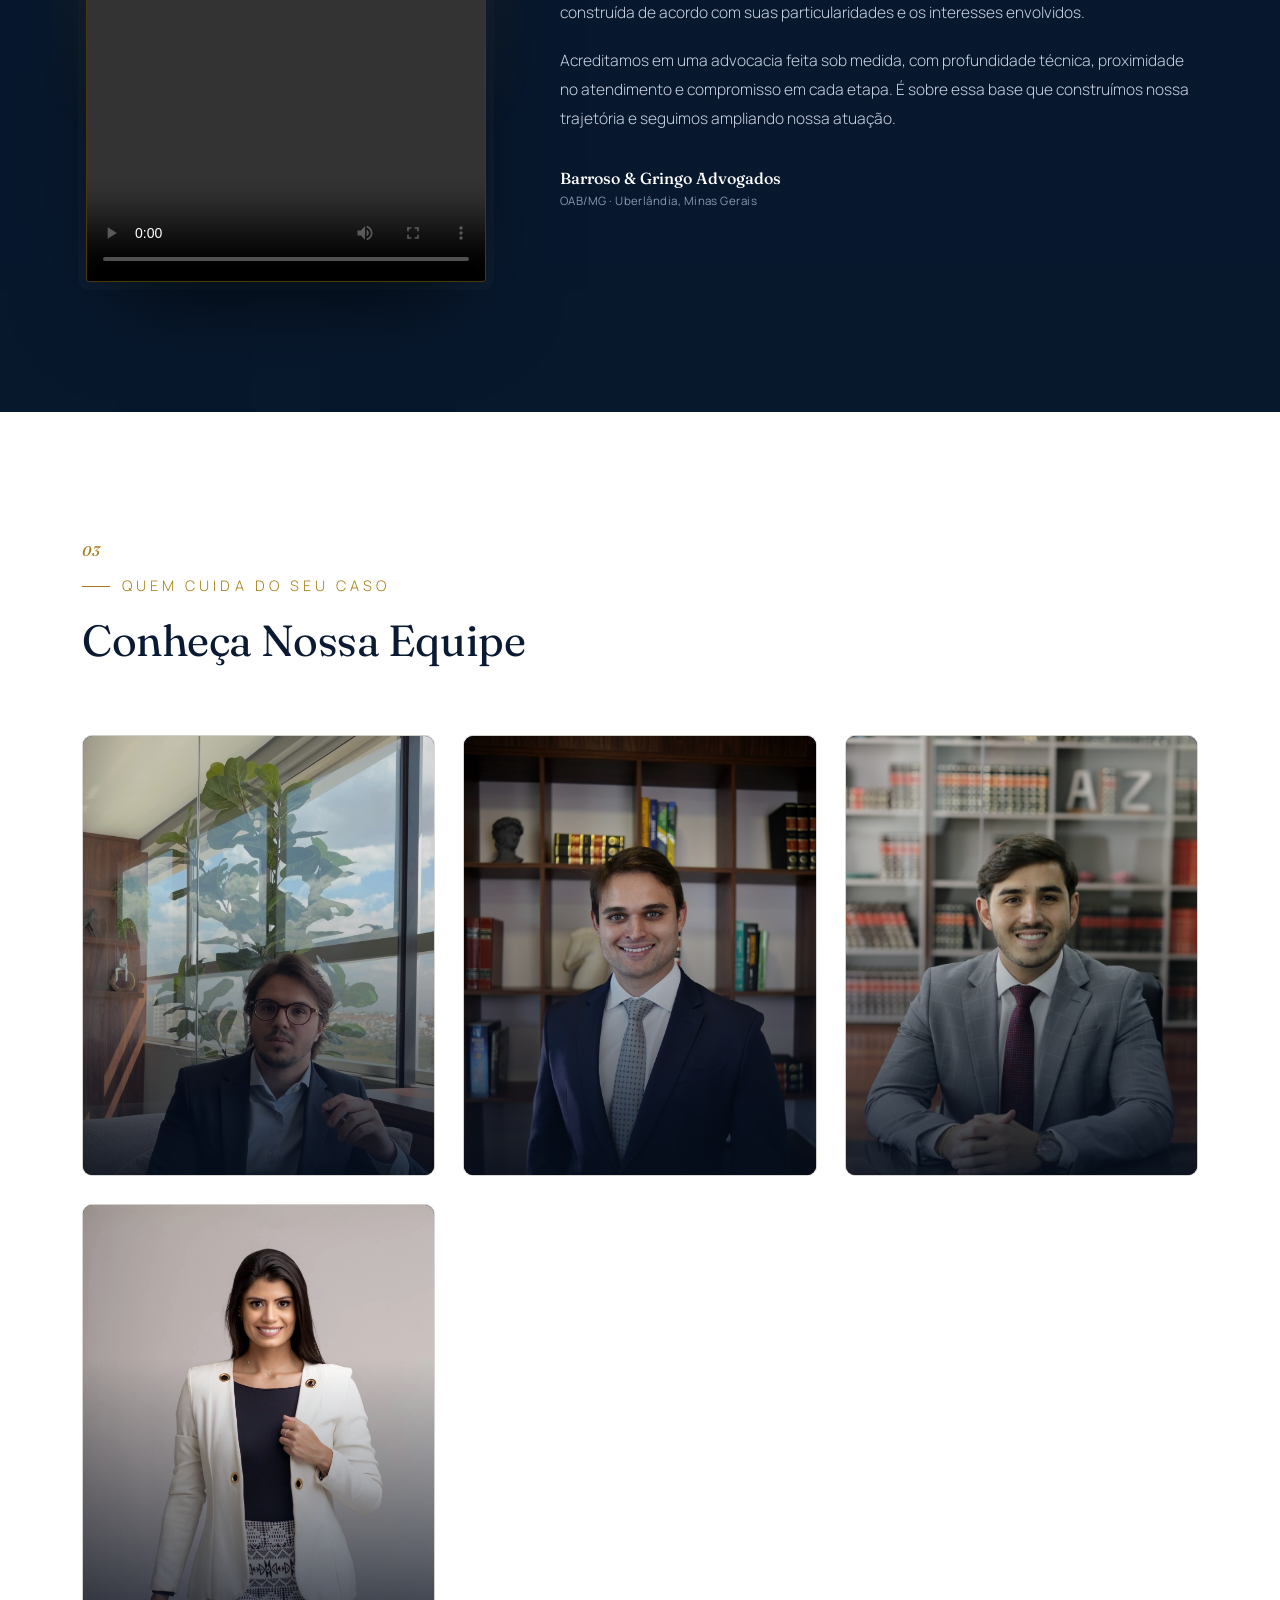
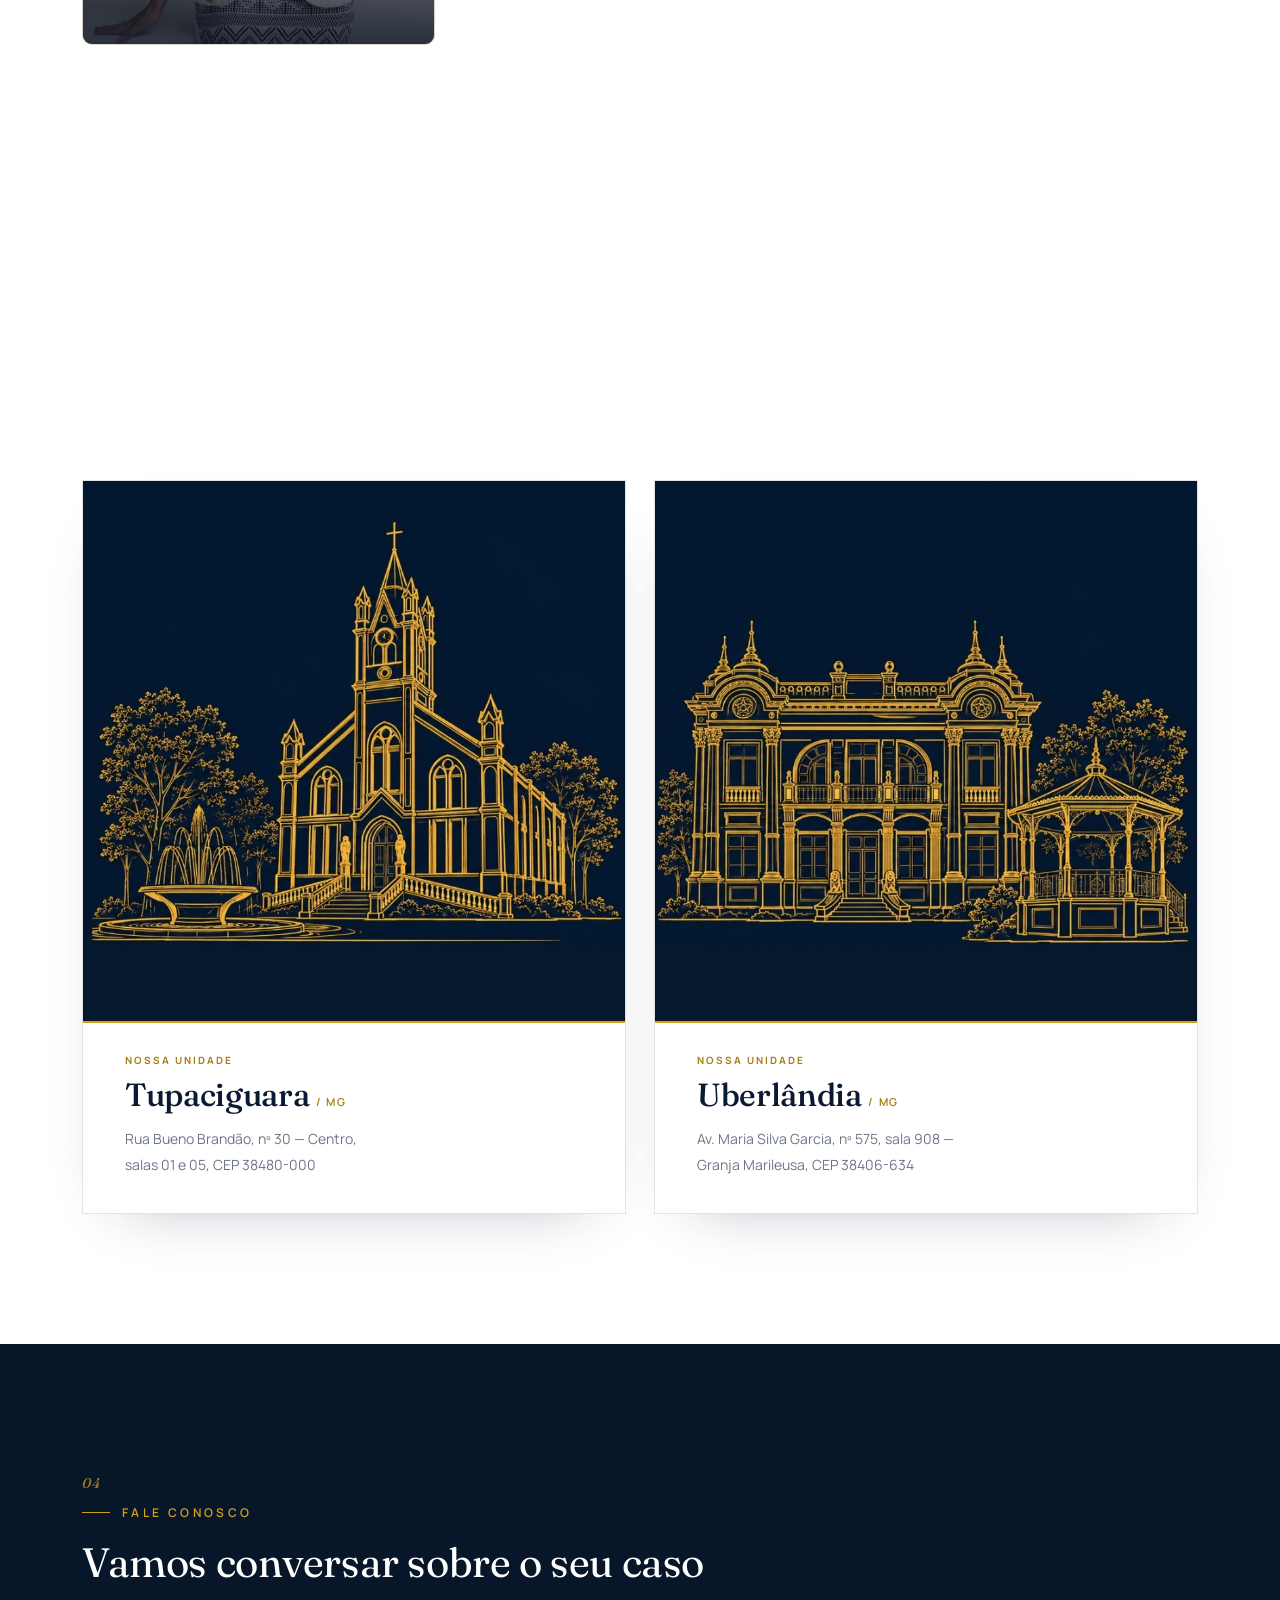
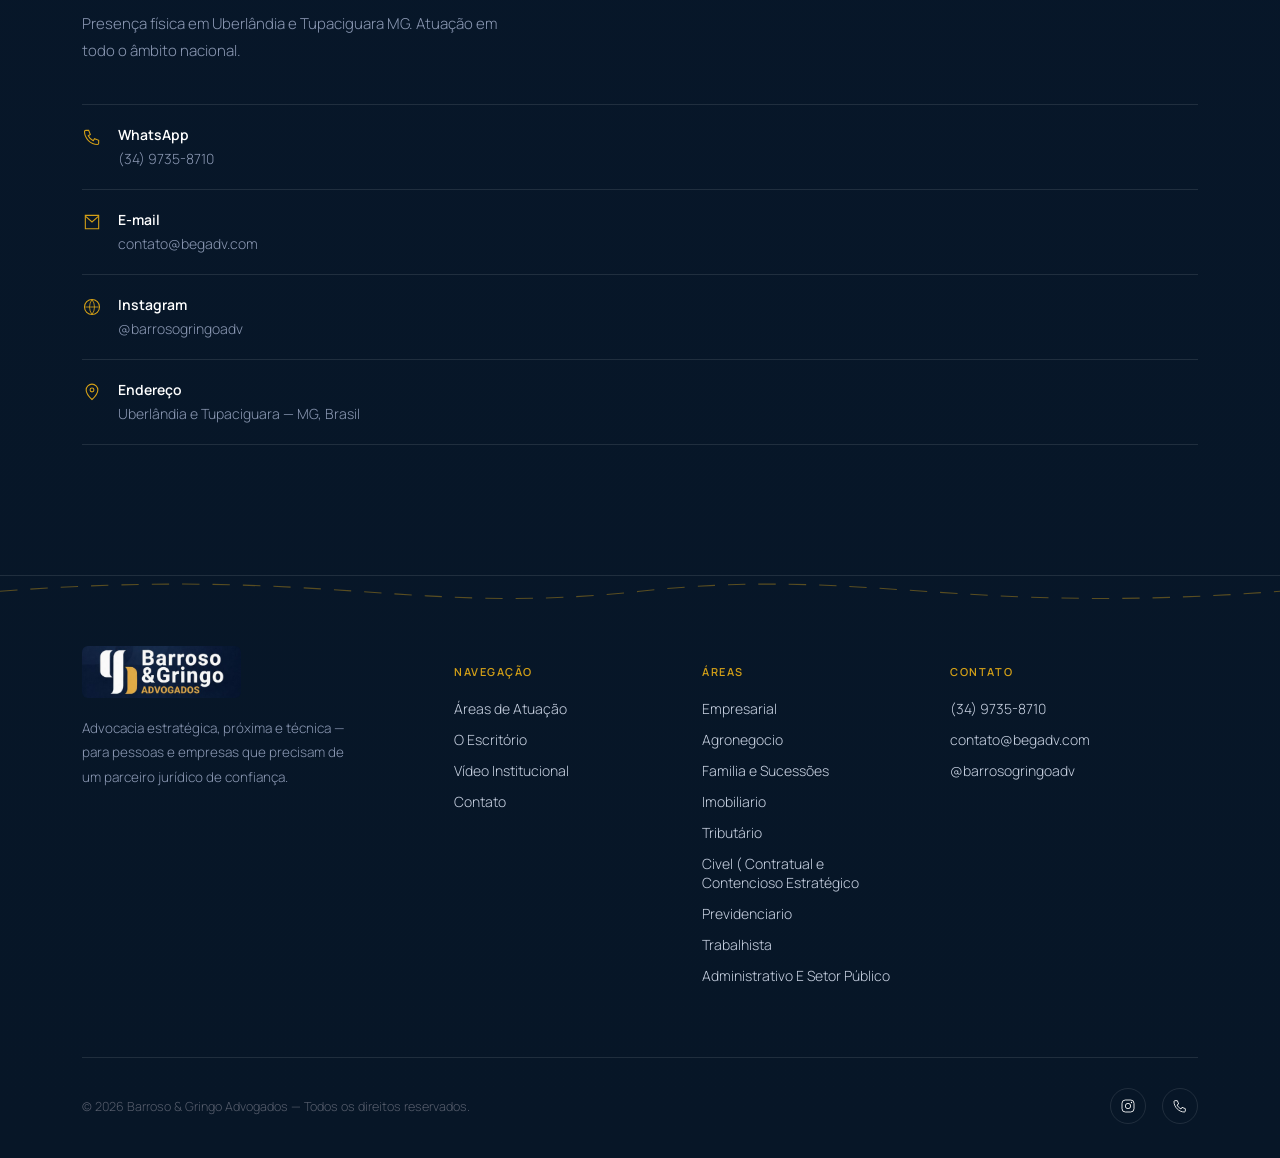
==== commit f932a6d8: "Ajusta pontuação nas descrições empresariais Co-authored-by: Copilot <223556219+Copilot@users.norepl" ====
--- a/index.html
+++ b/index.html
@@ -790,14 +790,14 @@
         <svg class="bg-icon" viewBox="0 0 24 24"><rect x="5" y="3" width="14" height="18" rx="1.5"/><path d="M8.5 8h7M8.5 12h7M8.5 16h4.5"/></svg>
         <div class="icon-row"><div class="icon-badge"><svg viewBox="0 0 24 24"><rect x="5" y="3" width="14" height="18" rx="1.5"/><path d="M8.5 8h7M8.5 12h7M8.5 16h4.5"/></svg></div><span class="area-num">1</span></div>
         <h3>Empresarial</h3>
-        <p>Assessoria jurídica na constituição, organização e rotina das empresas. Atuação em questões societárias, contratos empresariais, negociações e conflitos entre sócios, com foco na prevenção de riscos e na continuidade dos negócios. Atuação também em recuperação judicial e extrajudicial.</p>
+        <p>Assessoria jurídica na constituição, organização e rotina das empresas. Atuação em questões societárias, contratos empresariais, negociações e conflitos entre sócios, com foco na prevenção de riscos e na continuidade dos negócios. Atuação, também, em recuperação judicial e extrajudicial.</p>
         <svg class="arrow" width="18" height="18" viewBox="0 0 24 24" fill="none"><path d="M5 19L19 5M19 5H8M19 5V16" stroke="currentColor" stroke-width="1.4"/></svg>
       </div>
       <div class="area-card">
         <svg class="bg-icon" viewBox="0 0 24 24"><path d="M12 21V11"/><path d="M12 15c-4 0-7-2-7-6 4 0 7 2 7 6Z"/><path d="M12 11c0-4 3-7 7-7 0 4-3 7-7 7Z"/><path d="M5 21h14"/></svg>
         <div class="icon-row"><div class="icon-badge"><svg viewBox="0 0 24 24"><path d="M12 21V11"/><path d="M12 15c-4 0-7-2-7-6 4 0 7 2 7 6Z"/><path d="M12 11c0-4 3-7 7-7 0 4-3 7-7 7Z"/><path d="M5 21h14"/></svg></div><span class="area-num">2</span></div>
         <h3>Agronegócio</h3>
-        <p>Orientação jurídica para produtores rurais e empresas do setor. Assessoria em contratos agrários, arrendamentos, parcerias, crédito rural e renegociação de dívidas, além da defesa de interesses em conflitos ligados à atividade rural. Atuação também em recuperação judicial e extrajudicial.</p>
+        <p>Orientação jurídica para produtores rurais e empresas do setor. Assessoria em contratos agrários, arrendamentos, parcerias, crédito rural e renegociação de dívidas, além da defesa de interesses em conflitos ligados à atividade rural. Atuação, também, em recuperação judicial e extrajudicial.</p>
         <svg class="arrow" width="18" height="18" viewBox="0 0 24 24" fill="none"><path d="M5 19L19 5M19 5H8M19 5V16" stroke="currentColor" stroke-width="1.4"/></svg>
       </div>
       <div class="area-card">
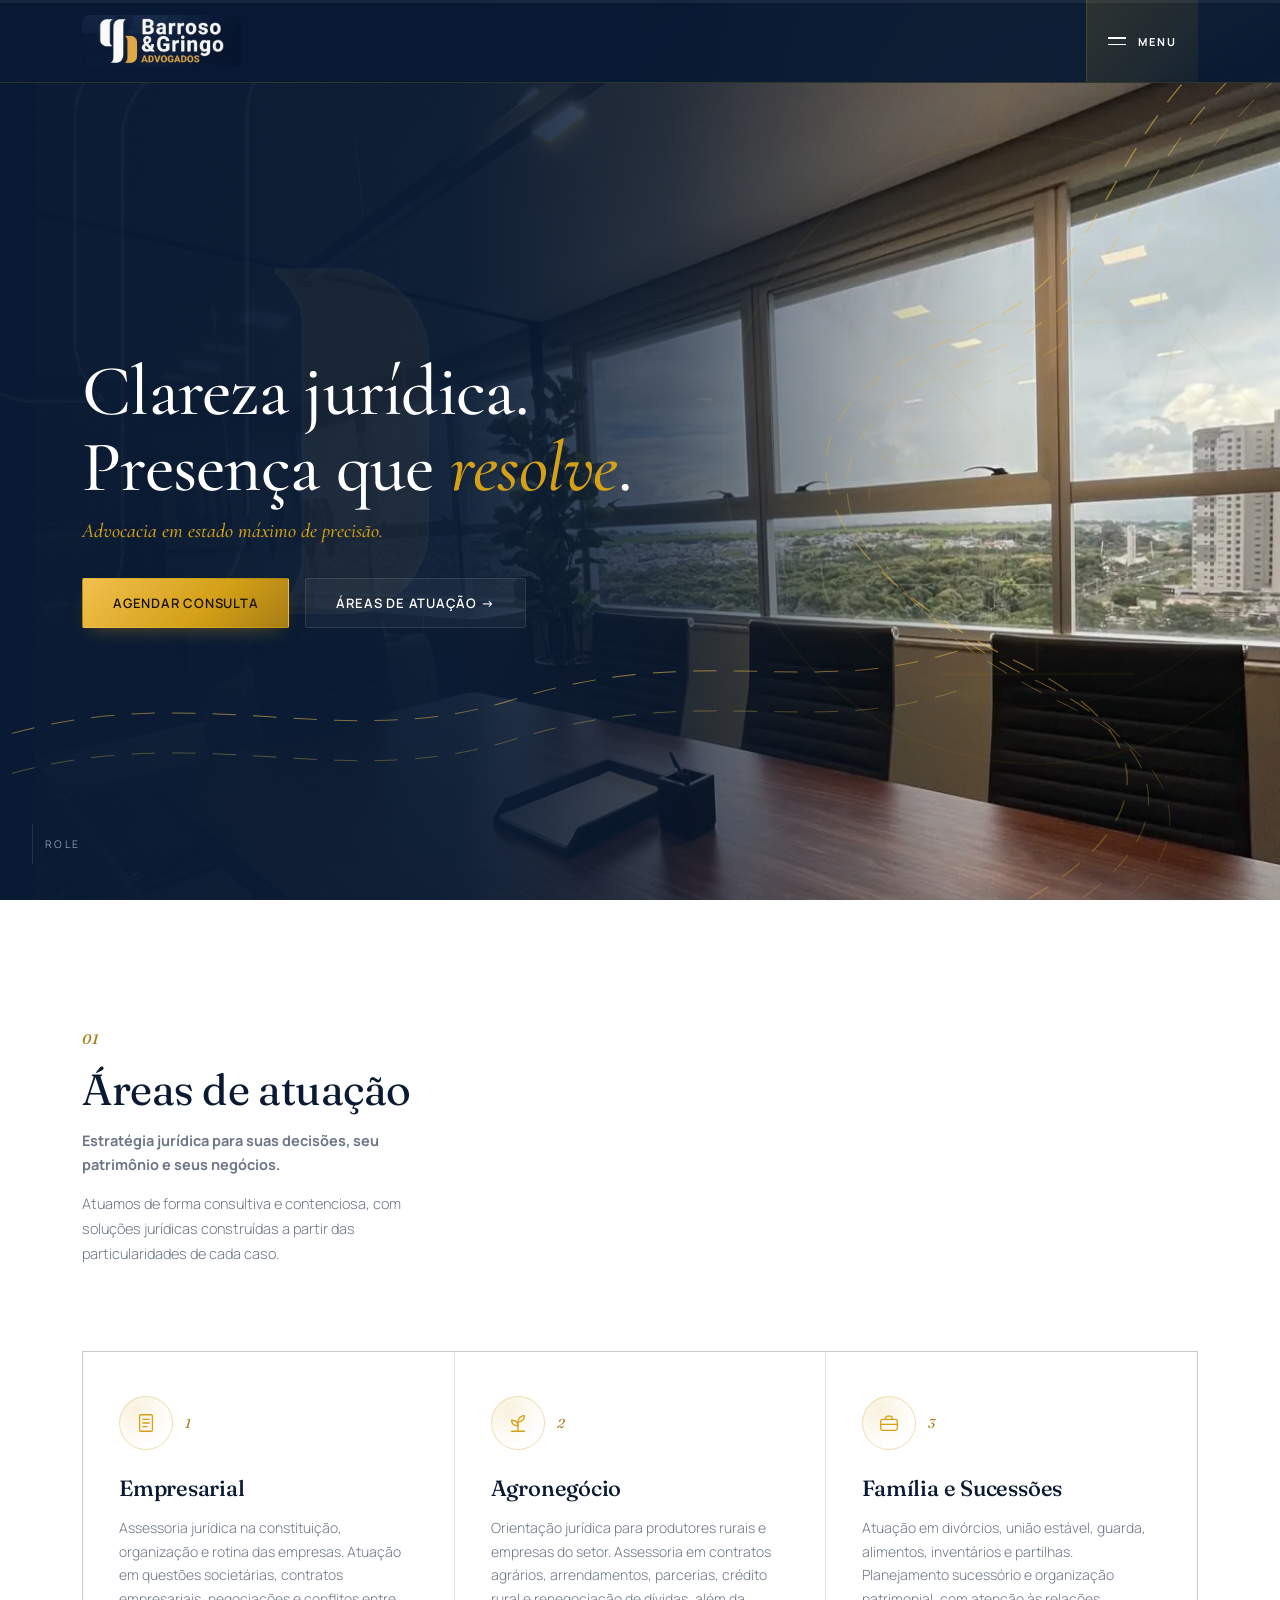
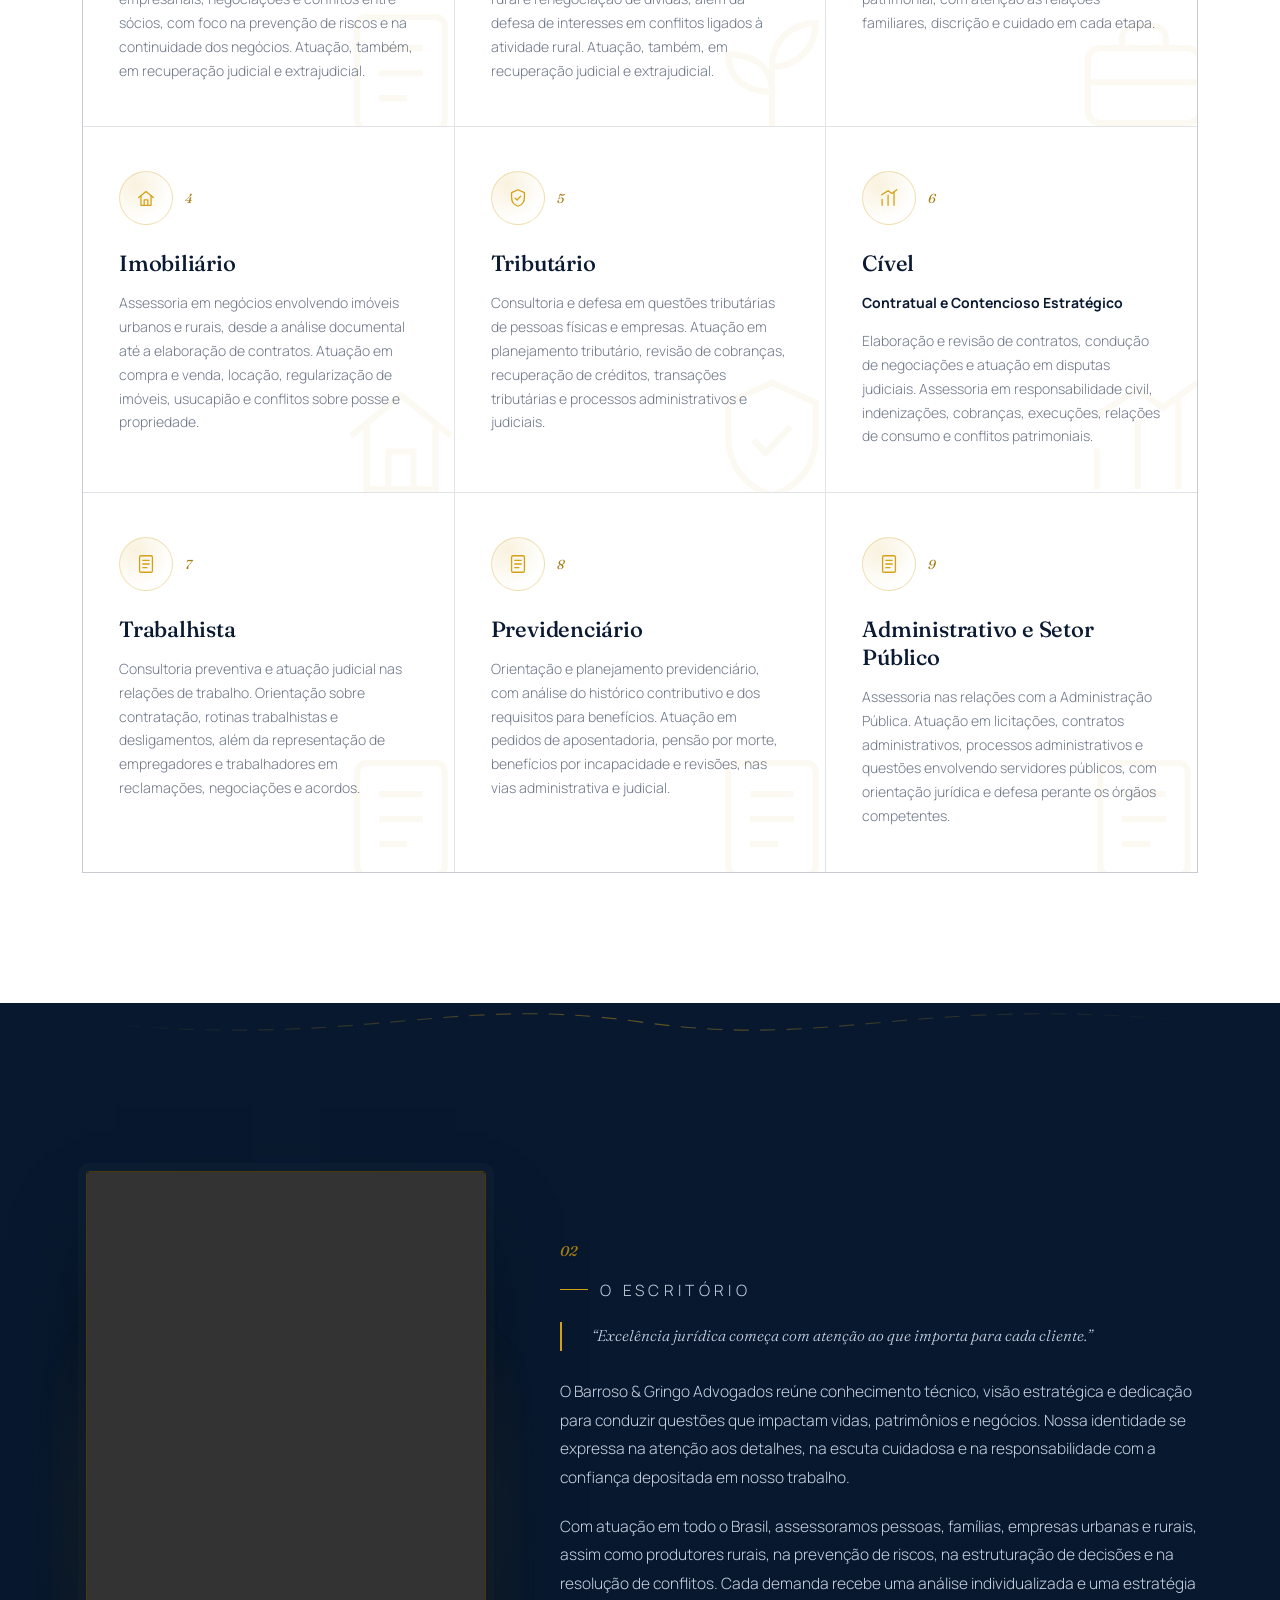
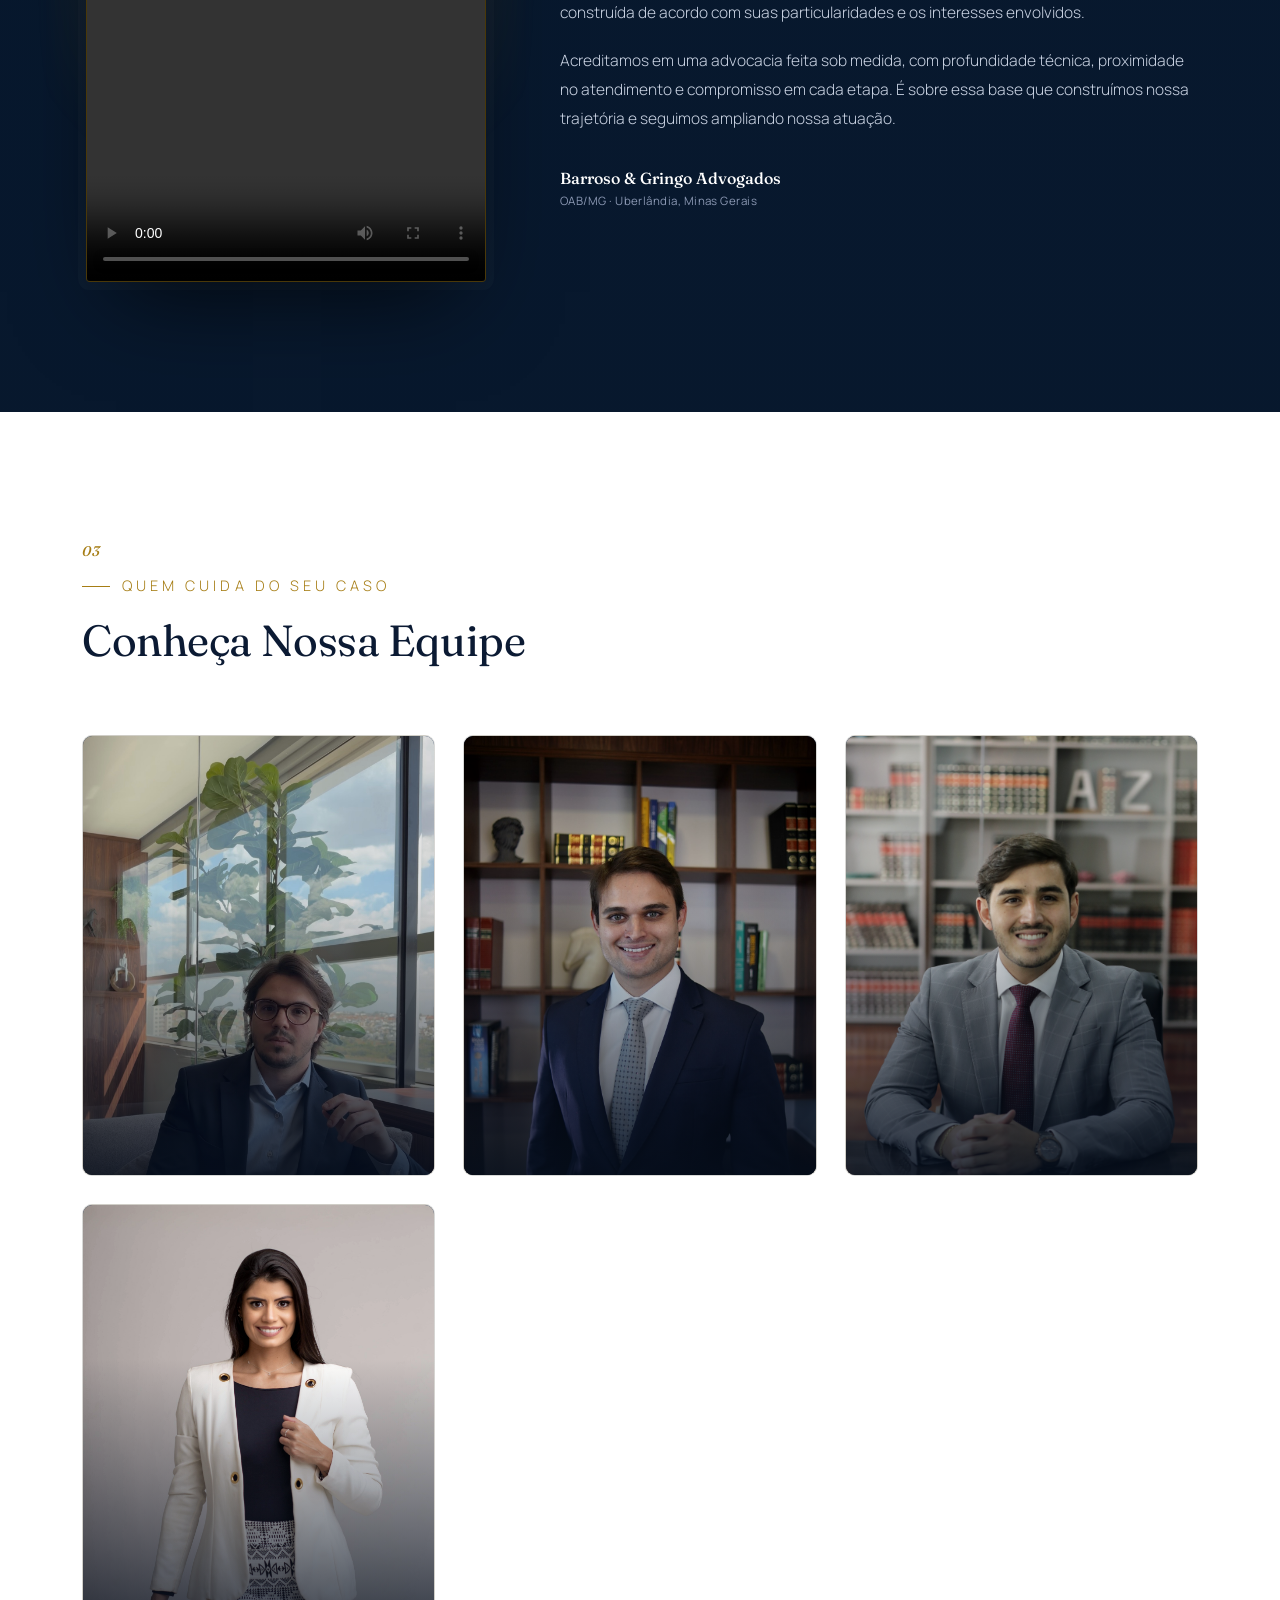
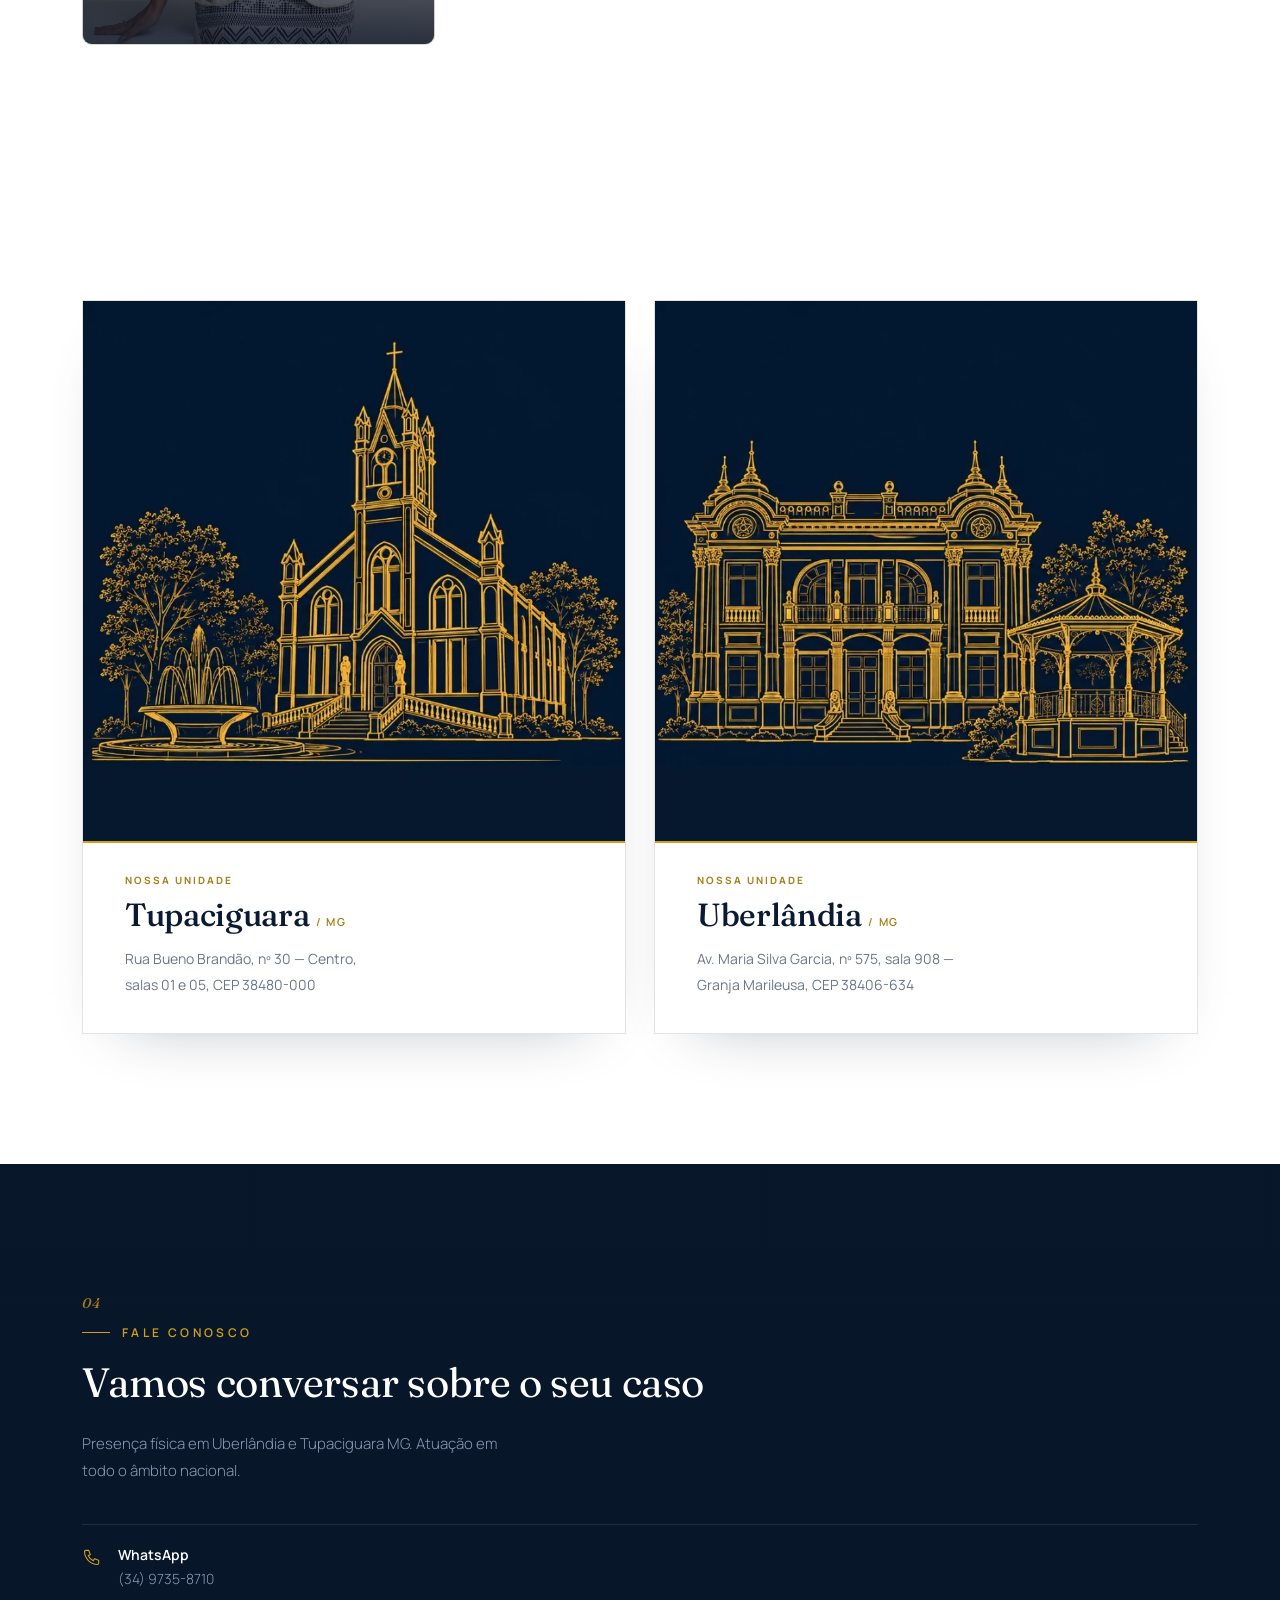
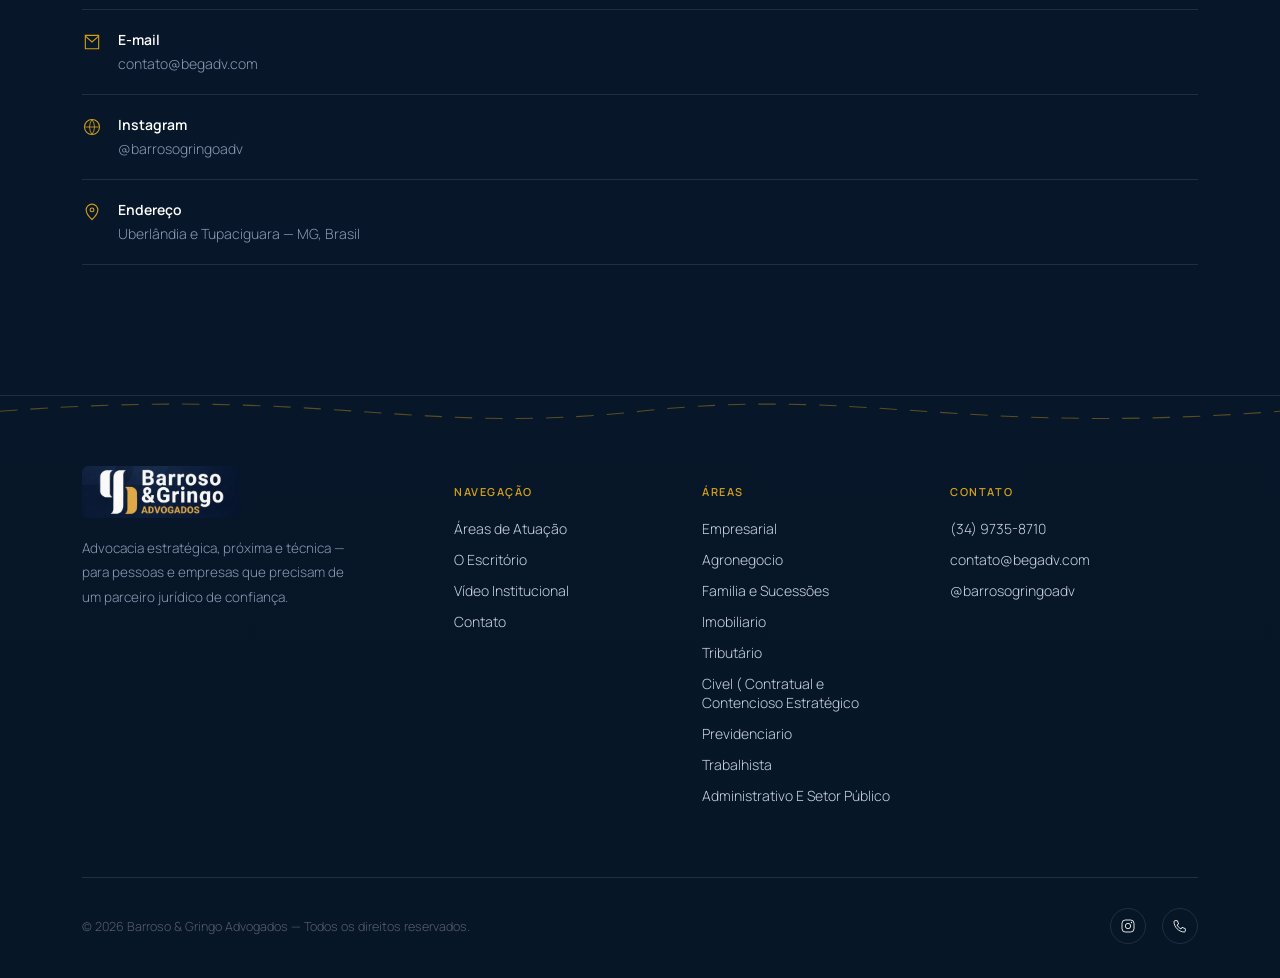
==== commit 93d014a3: "Ajusta espaco entre equipe e unidades Co-authored-by: Copilot <223556219+Copilot@users.noreply.githu" ====
--- a/index.html
+++ b/index.html
@@ -282,6 +282,8 @@
 
   /* ---------- SECTION HEADS ---------- */
   .section-pad{padding:130px 0;}
+  .section-pad.socios-section{padding-bottom:0;}
+  .locations-section{padding-top:80px;}
 
   /* ---------- LIGHT SECTIONS (alternância com branco, estilo Demarest) ---------- */
   .section-light{
@@ -705,6 +707,7 @@
     .socios-hero-photo img{max-height:none;}
     .foot-grid{grid-template-columns:1fr;gap:36px;}
     .section-pad{padding:90px 0;}
+    .locations-section{padding-top:56px;}
     .wrap{padding:0 22px;}
   }
 </style>
@@ -957,7 +960,7 @@
         <img class="socio-dialog__photo" src="WhatsApp Image 2026-11-10 at 10.18.21.jpeg" alt="Retrato de Rafaela Costa e Silva">
         <div class="socio-dialog__copy">
           <h2 id="profile-rafaela-title">Rafaela Costa e Silva</h2>
-          <p class="socio-oab">Advogada Parceira (Associada) | OAB/MG 206.731</p>
+          <p class="socio-oab">Associada | OAB/MG 206.731</p>
           <div class="socio-dialog__bio">
             <p>Rafaela Costa e Silva é advogada especializada em Direito Previdenciário, pós-graduada em Direito da Seguridade Social e Prática Previdenciária, graduada em Direito pela ESAMC Uberlândia e com formação complementar em Mediação e Conciliação.</p>
             <p>Iniciou sua trajetória jurídica em 2015, com experiências no Tribunal de Justiça de Minas Gerais (TJMG) e no Ministério Público de Minas Gerais (MPMG), atuando nas áreas Cível, Criminal e dos Juizados Especiais. Desde 2022, dedica-se exclusivamente à advocacia previdenciária, com atuação nas esferas administrativa e judicial.</p>
